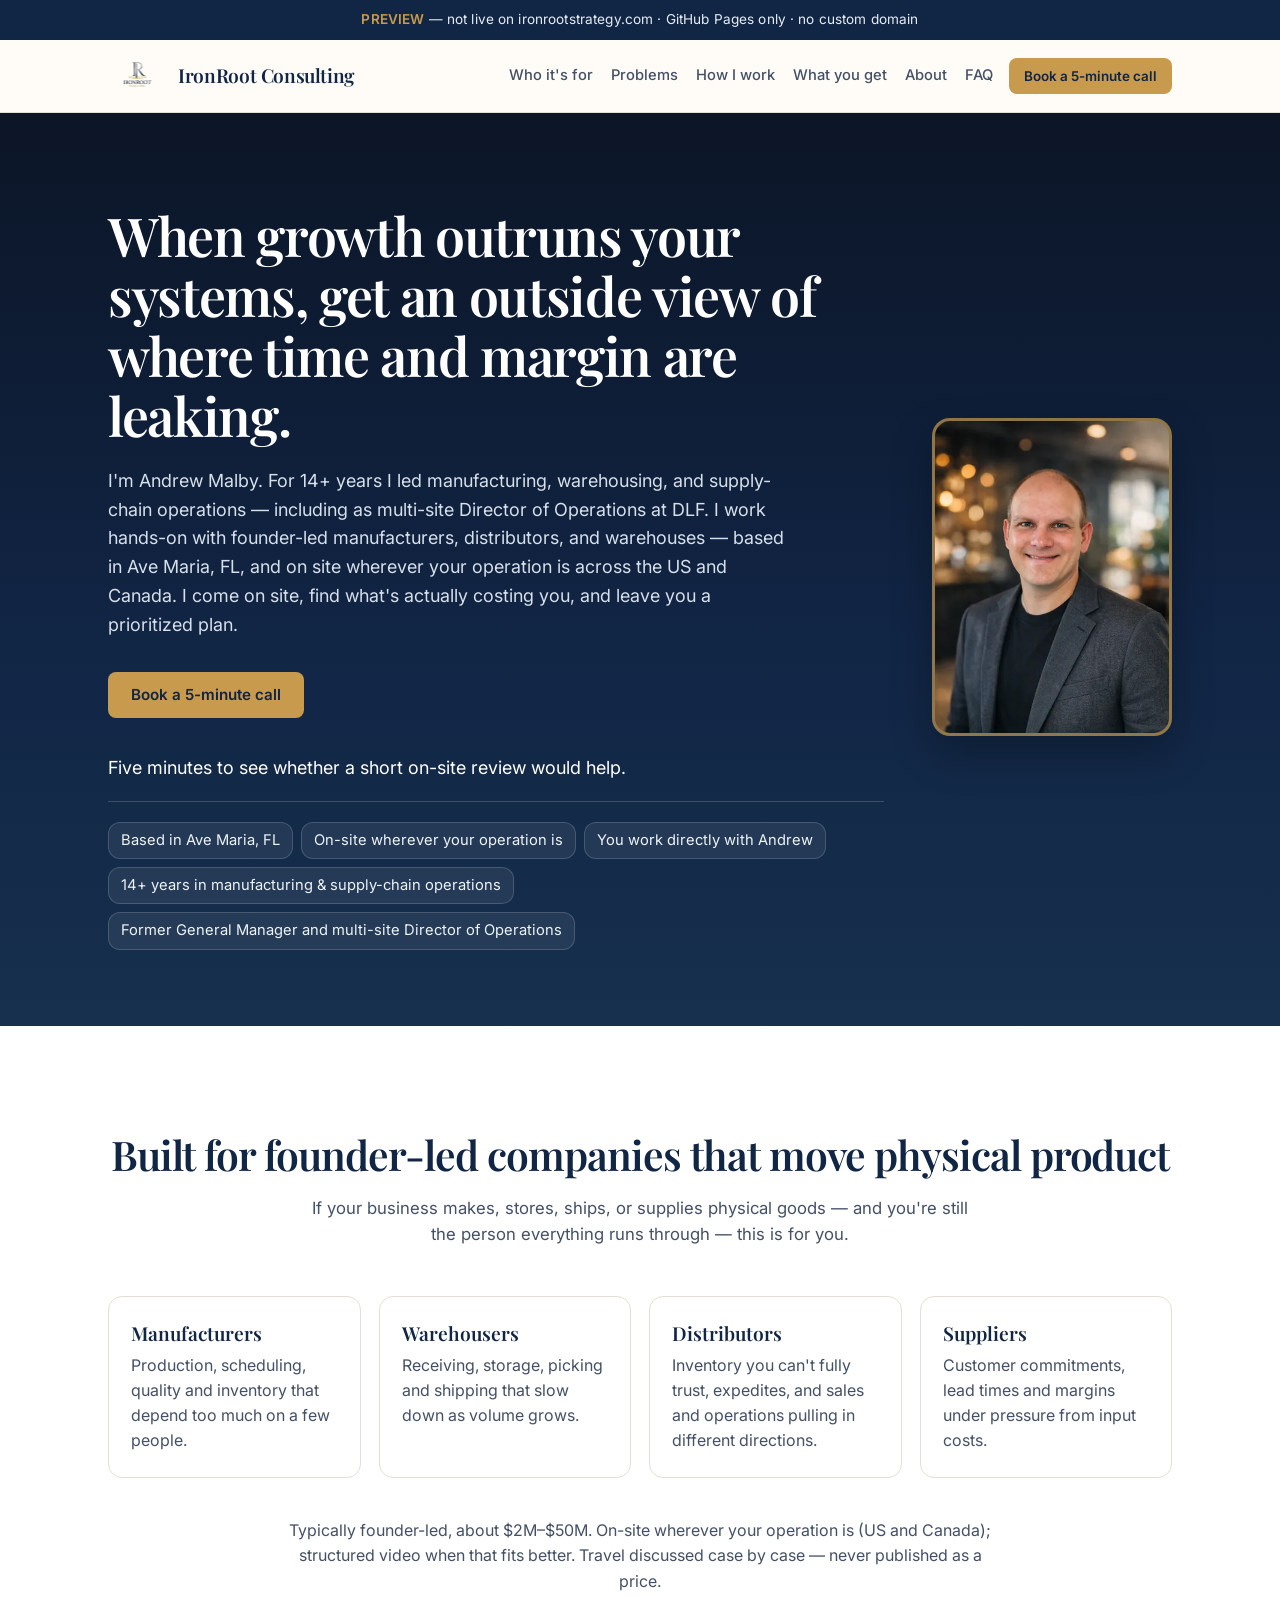
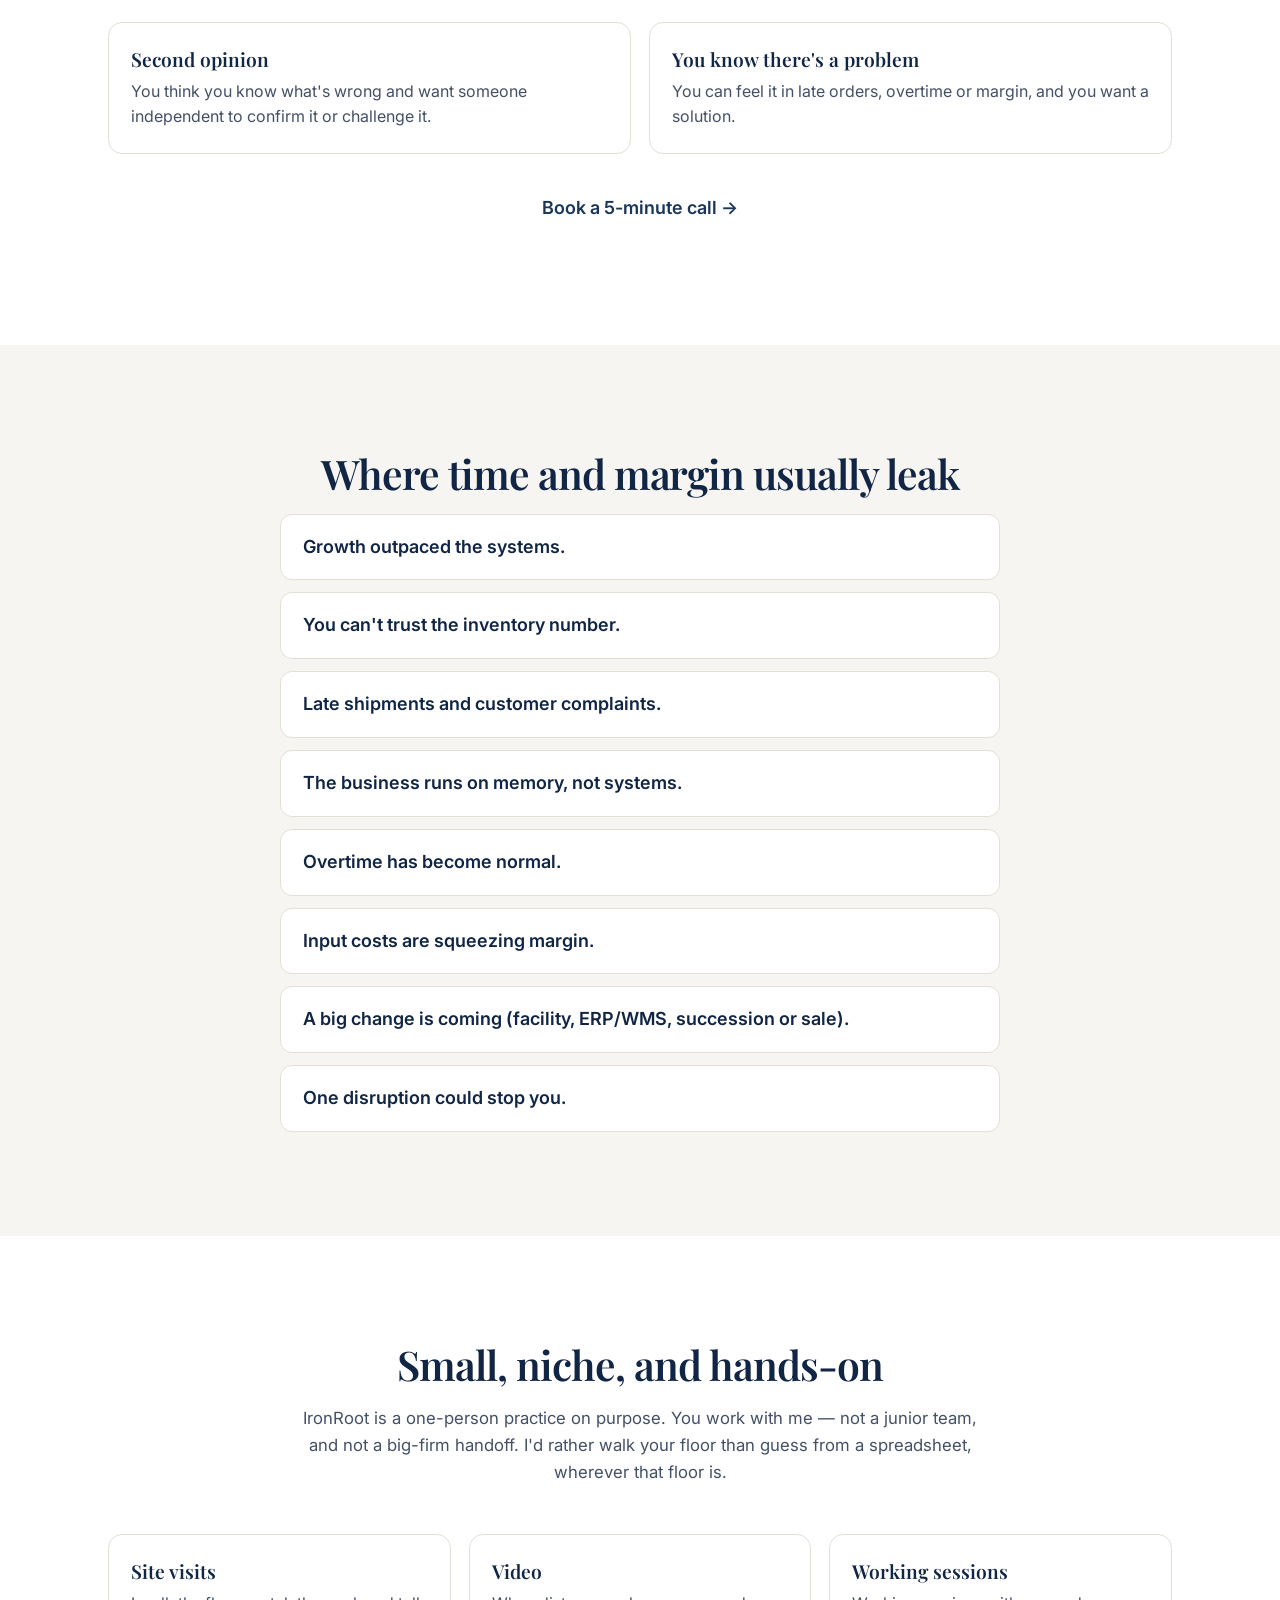
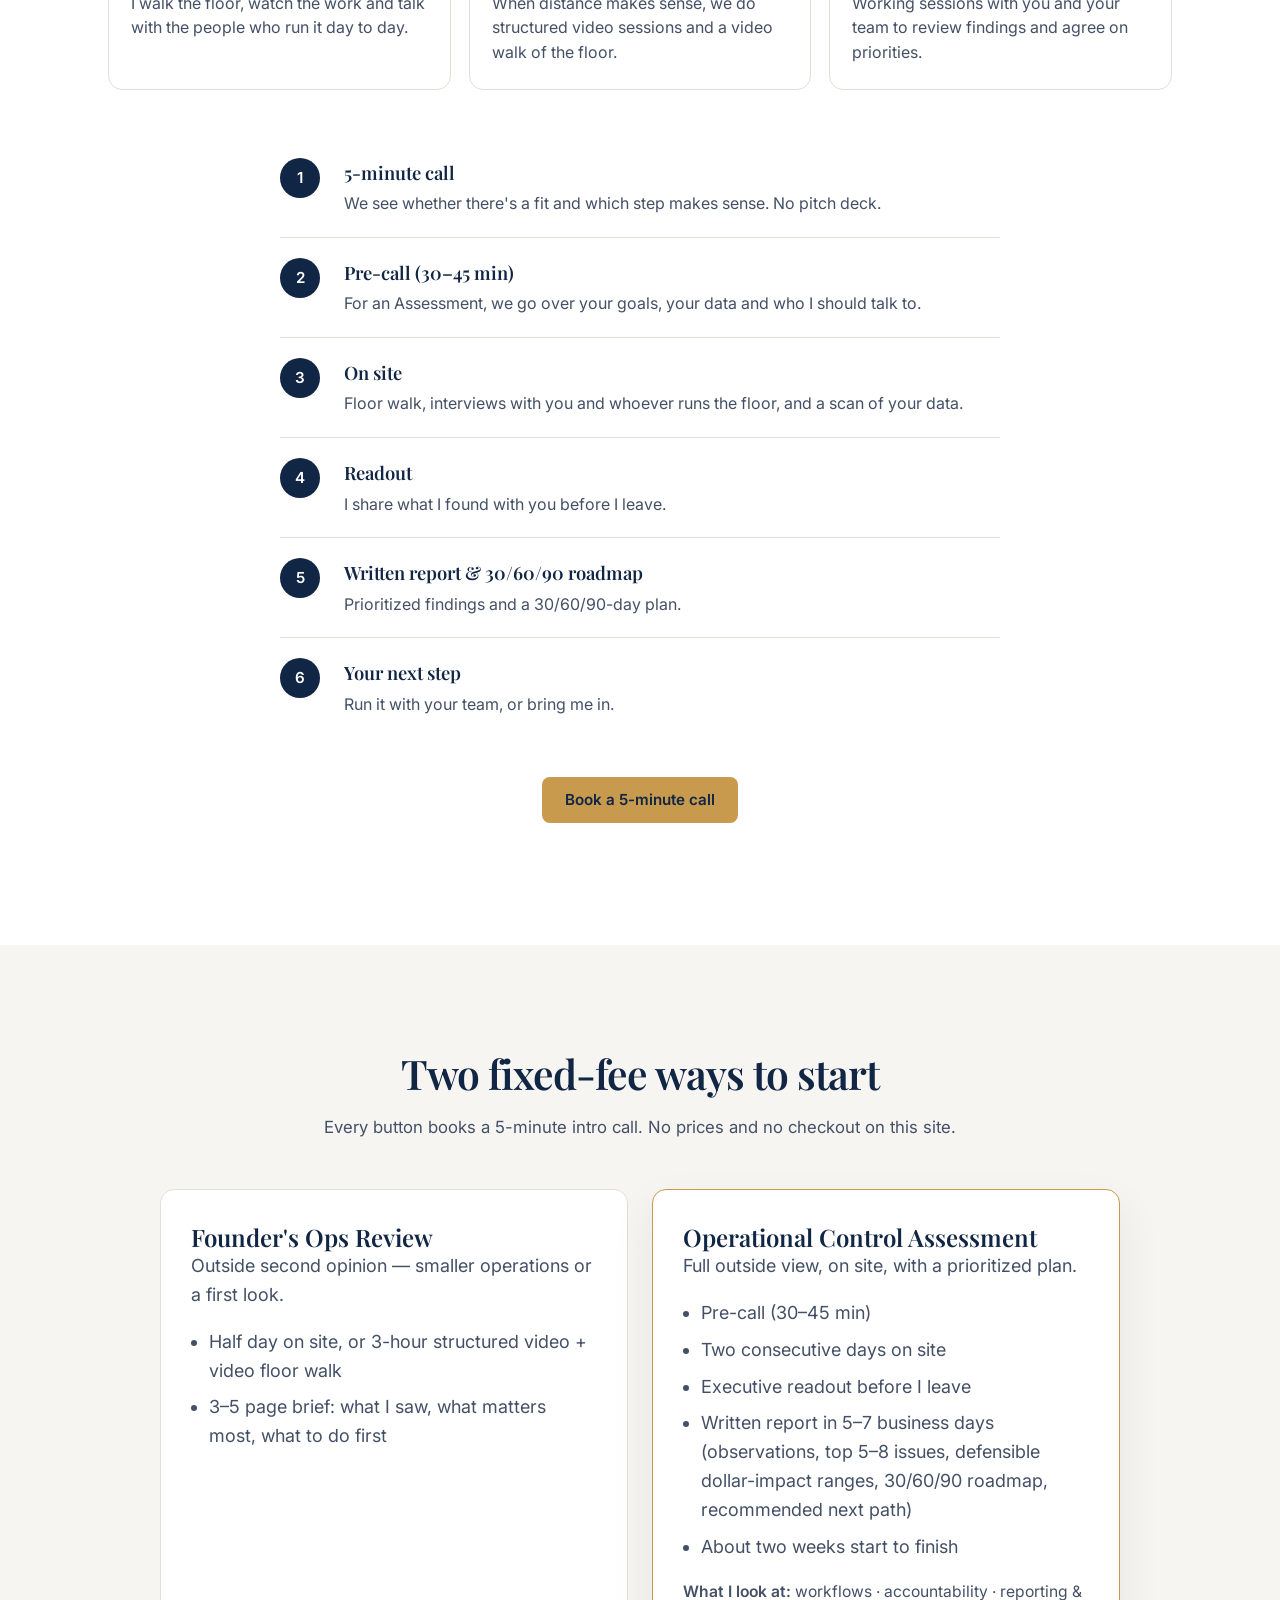
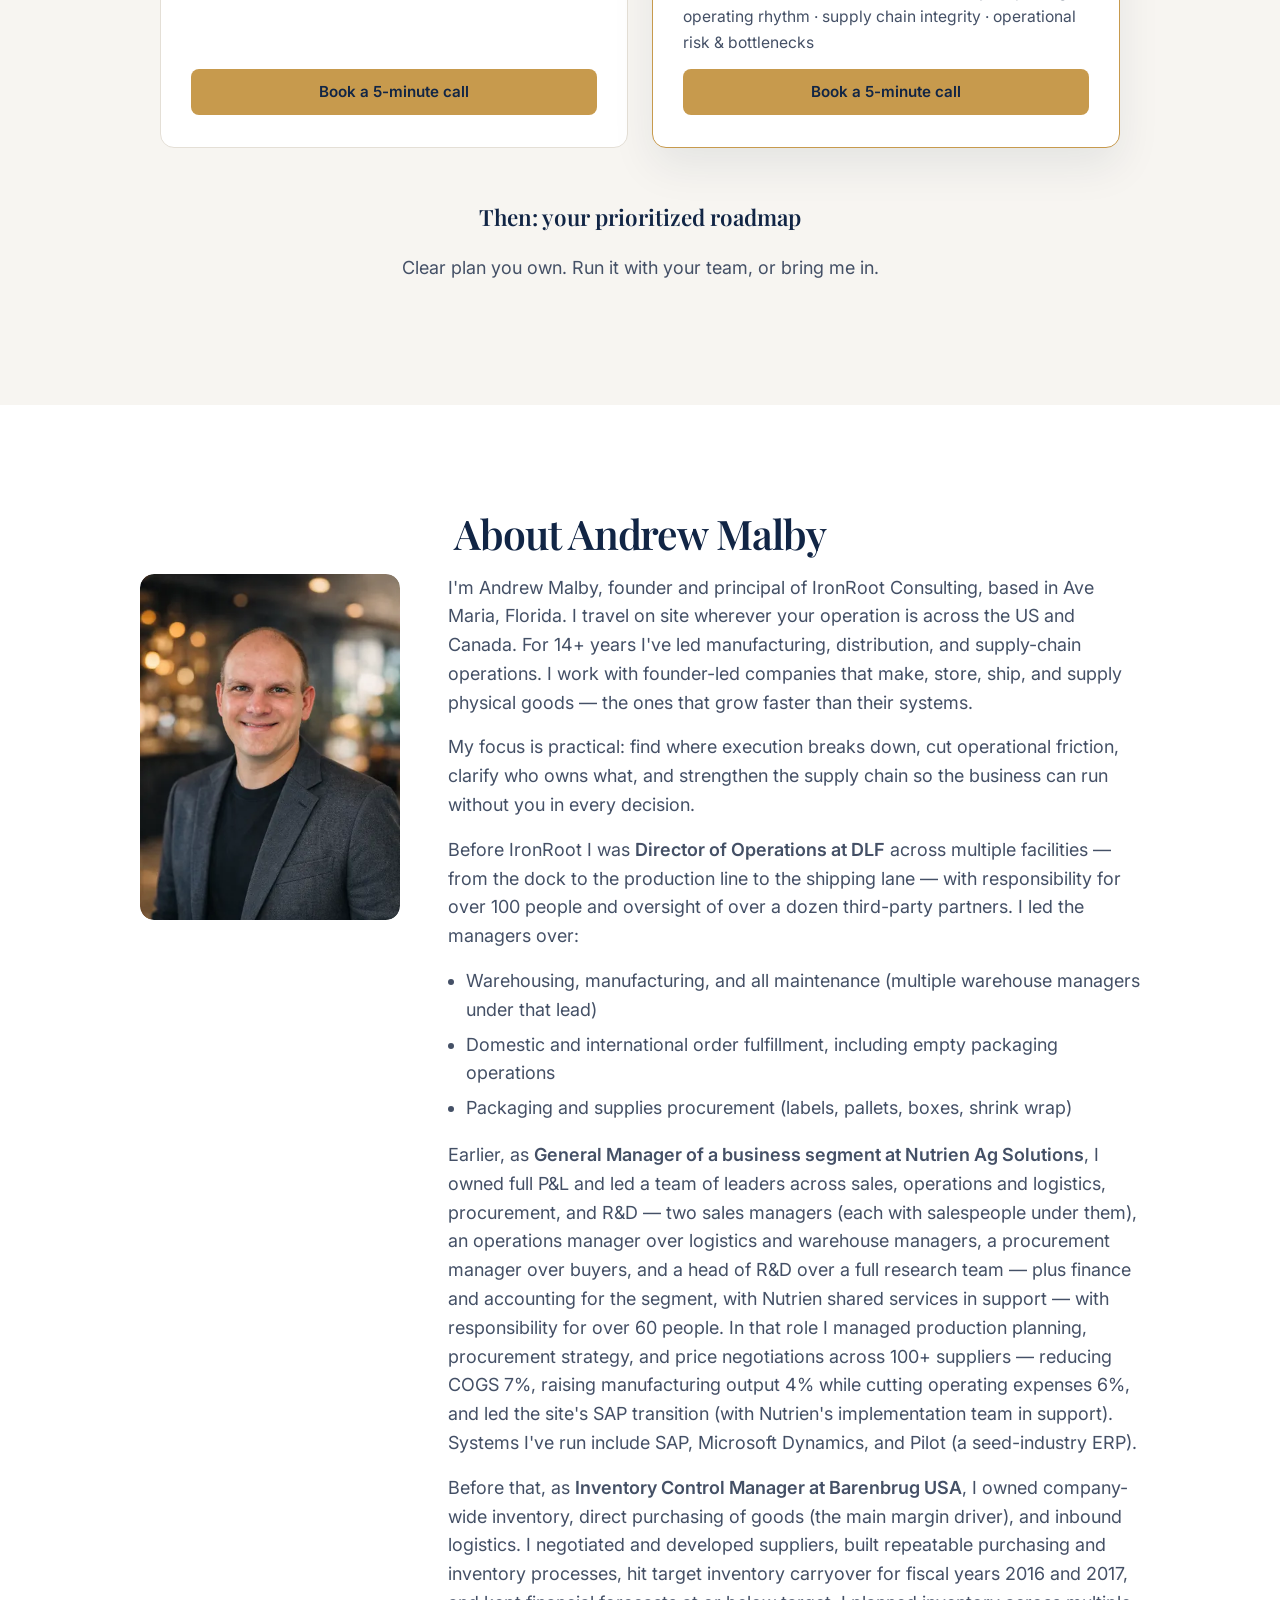
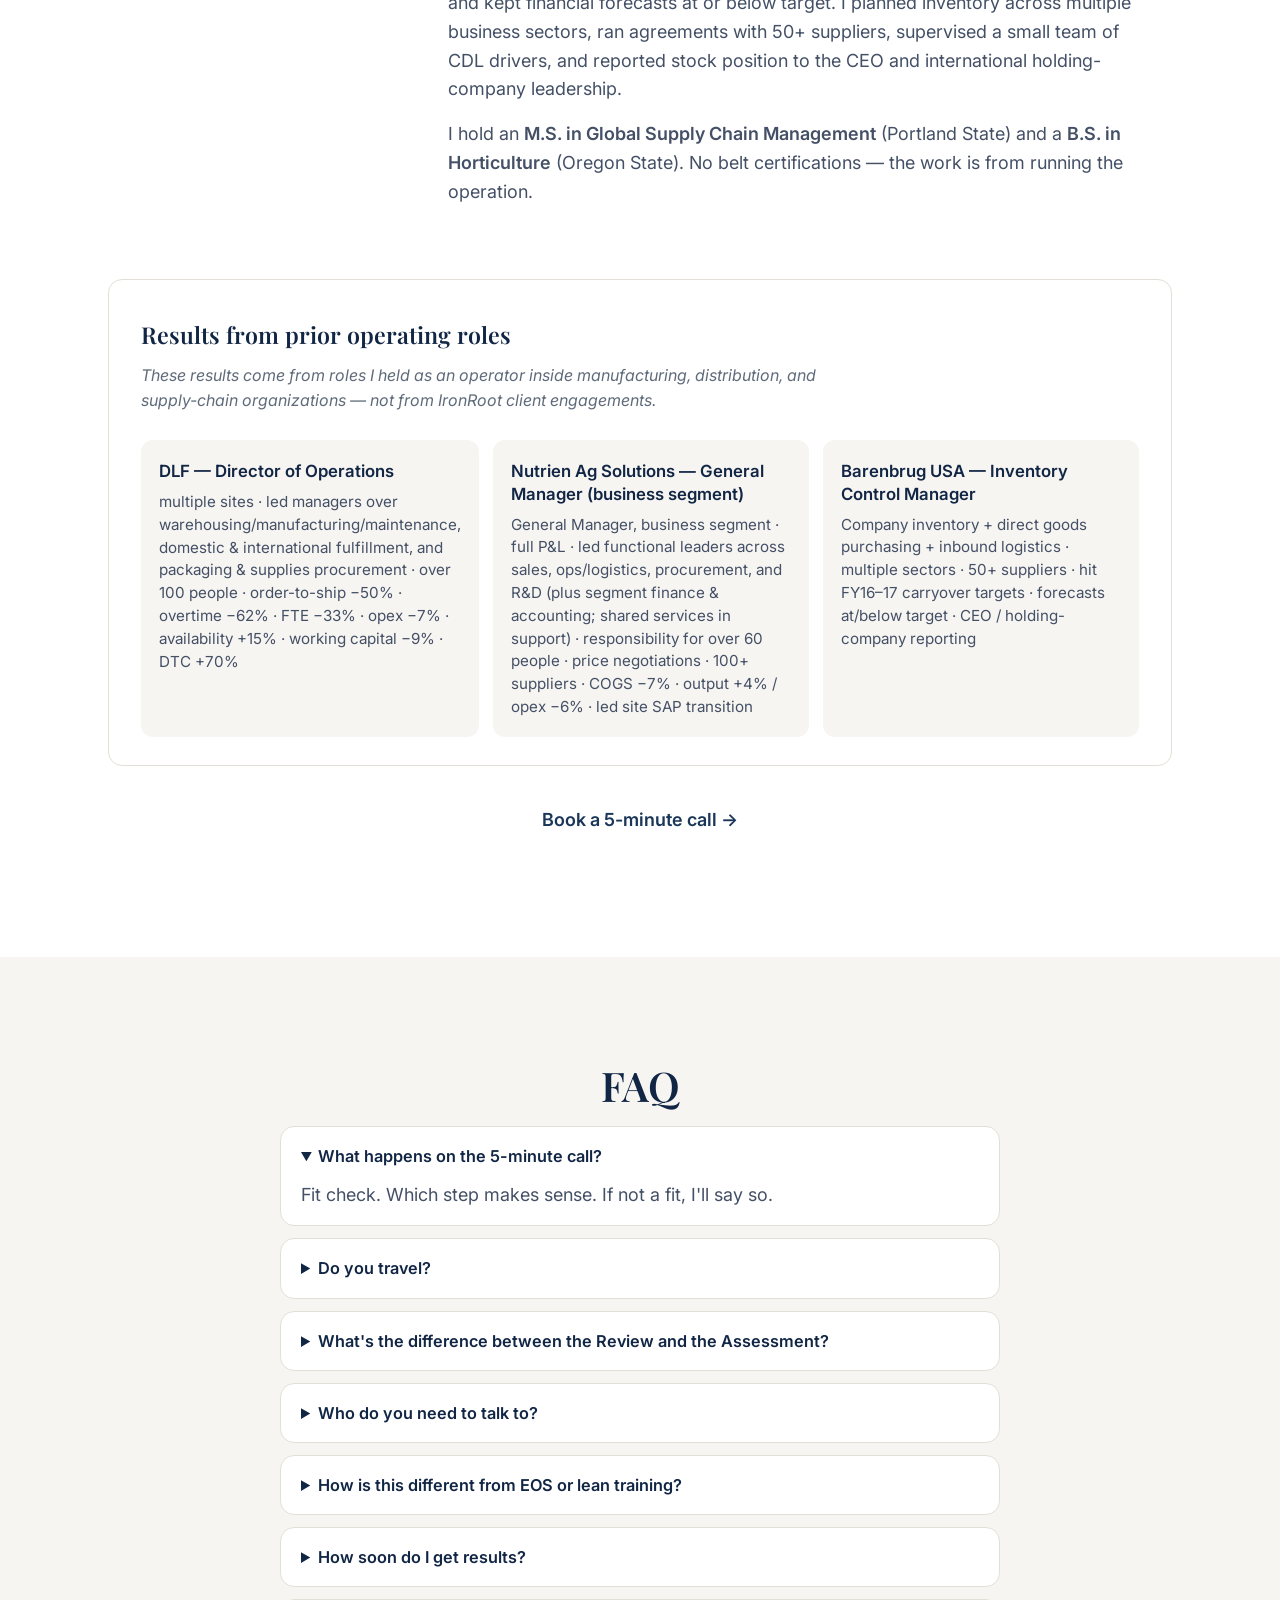
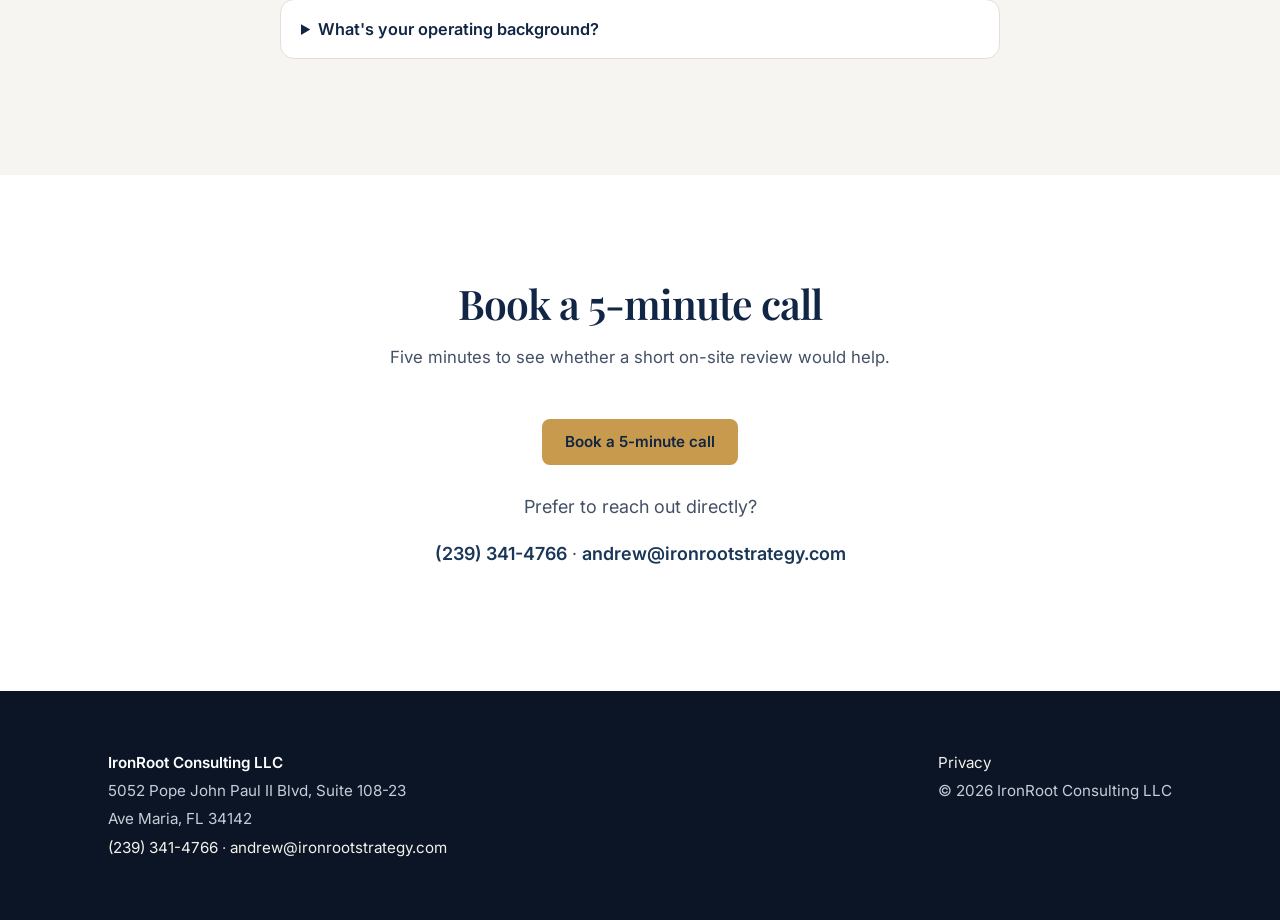
==== index.html @ cc8f3c7e "Apply approved IronRoot website copy v2 Use the Nov 6 approved public wording for SEO, the trust str" ====
<!DOCTYPE html>
<html lang="en">
<head>
<meta charset="utf-8">
<meta name="viewport" content="width=device-width, initial-scale=1">
<title>IronRoot Consulting – Operations Advisor for Founder-Led Companies</title>
<meta name="description" content="Hands-on operations reviews for founder-led manufacturers, distributors, and warehouses — on site across the US and Canada. Book a 5-minute call with Andrew Malby.">
<meta property="og:title" content="When growth outruns your systems, get an outside view.">
<meta property="og:description" content="On-site operations reviews for founder-led manufacturers, distributors, and warehouses across the US and Canada. Book a 5-minute call.">
<meta property="og:type" content="website">
<link rel="canonical" href="https://ironrootstrategy.com/">
<link rel="icon" href="favicon.svg" type="image/svg+xml">
<link rel="preconnect" href="https://fonts.googleapis.com">
<link rel="preconnect" href="https://fonts.gstatic.com" crossorigin>
<link href="https://fonts.googleapis.com/css2?family=Inter:wght@400;500;600;700&family=Playfair+Display:wght@600;700&display=swap" rel="stylesheet">
<link rel="stylesheet" href="styles.css">
</head>
<body>
<div class="preview-banner"><strong>PREVIEW</strong> — not live on ironrootstrategy.com · GitHub Pages only · no custom domain</div>
<header class="top"><div class="wrap">
  <a class="brand" href="#top"><img src="assets/ir-logo.png" alt="IronRoot Consulting" width="40" height="40"> IronRoot Consulting</a>
  <nav>
    <a href="#who">Who it's for</a>
    <a href="#problems">Problems</a>
    <a href="#how">How I work</a>
    <a href="#offer">What you get</a>
    <a href="#about">About</a>
    <a href="#faq">FAQ</a>
    <details class="nav-more"><summary>Menu</summary><div class="panel">
      <a href="#who">Who it's for</a>
      <a href="#problems">Problems</a>
      <a href="#how">How I work</a>
      <a href="#offer">What you get</a>
      <a href="#about">About</a>
      <a href="#faq">FAQ</a>
    </div></details>
    <a class="btn nav" href="https://calendar.app.google/rnamZXdXAbJXoZ3T8" target="_blank" rel="noopener">Book a 5-minute call</a>
  </nav>
</div></header>

<main id="top">
<section class="hero"><div class="wrap hero-layout">
  <div class="hero-copy">
  <h1>When growth outruns your systems, get an outside view of where time and margin are leaking.</h1>
  <p class="sub">I'm Andrew Malby. For 14+ years I led manufacturing, warehousing, and supply-chain operations — including as multi-site Director of Operations at DLF. I work hands-on with founder-led manufacturers, distributors, and warehouses — based in Ave Maria, FL, and on site wherever your operation is across the US and Canada. I come on site, find what's actually costing you, and leave you a prioritized plan.</p>
  <div class="actions">
    <a class="btn" href="https://calendar.app.google/rnamZXdXAbJXoZ3T8" target="_blank" rel="noopener">Book a 5-minute call</a>
  </div>
  <p class="hero-note">Five minutes to see whether a short on-site review would help.</p>
  <ul class="trust">
    <li>Based in Ave Maria, FL</li>
    <li>On-site wherever your operation is</li>
    <li>You work directly with Andrew</li>
    <li>14+ years in manufacturing &amp; supply-chain operations</li>
    <li>Former General Manager and multi-site Director of Operations</li>
  </ul>
  </div>
  <figure class="hero-portrait">
    <picture>
      <source type="image/webp" srcset="assets/andrew-malby-390.webp 390w, assets/andrew-malby.webp 780w" sizes="(max-width: 860px) 168px, 240px">
      <img src="assets/andrew-malby.jpg" srcset="assets/andrew-malby-390.jpg 390w, assets/andrew-malby.jpg 780w" sizes="(max-width: 860px) 168px, 240px" width="780" height="1040" alt="Andrew Malby, founder of IronRoot Consulting" decoding="async">
    </picture>
  </figure>
</div></section>

<section id="who"><div class="wrap">
  <h2>Built for founder-led companies that move physical product</h2>
  <p class="lead">If your business makes, stores, ships, or supplies physical goods — and you're still the person everything runs through — this is for you.</p>
  <div class="tiles">
    <div class="tile"><h3>Manufacturers</h3><p>Production, scheduling, quality and inventory that depend too much on a few people.</p></div>
    <div class="tile"><h3>Warehousers</h3><p>Receiving, storage, picking and shipping that slow down as volume grows.</p></div>
    <div class="tile"><h3>Distributors</h3><p>Inventory you can't fully trust, expedites, and sales and operations pulling in different directions.</p></div>
    <div class="tile"><h3>Suppliers</h3><p>Customer commitments, lead times and margins under pressure from input costs.</p></div>
  </div>
  <p class="fit">Typically founder-led, about $2M–$50M. On-site wherever your operation is (US and Canada); structured video when that fits better. Travel discussed case by case — never published as a price.</p>
  <div class="two-ways">
    <div class="way"><h3>Second opinion</h3><p>You think you know what's wrong and want someone independent to confirm it or challenge it.</p></div>
    <div class="way"><h3>You know there's a problem</h3><p>You can feel it in late orders, overtime or margin, and you want a solution.</p></div>
  </div>
  <p class="center"><a href="https://calendar.app.google/rnamZXdXAbJXoZ3T8" target="_blank" rel="noopener">Book a 5-minute call →</a></p>
</div></section>

<section id="problems" class="alt"><div class="wrap">
  <h2>Where time and margin usually leak</h2>
  <ul class="problems">
    <li><strong>Growth outpaced the systems.</strong></li>
    <li><strong>You can't trust the inventory number.</strong></li>
    <li><strong>Late shipments and customer complaints.</strong></li>
    <li><strong>The business runs on memory, not systems.</strong></li>
    <li><strong>Overtime has become normal.</strong></li>
    <li><strong>Input costs are squeezing margin.</strong></li>
    <li><strong>A big change is coming (facility, ERP/WMS, succession or sale).</strong></li>
    <li><strong>One disruption could stop you.</strong></li>
  </ul>
</div></section>

<section id="how"><div class="wrap">
  <h2>Small, niche, and hands-on</h2>
  <p class="lead">IronRoot is a one-person practice on purpose. You work with me — not a junior team, and not a big-firm handoff. I'd rather walk your floor than guess from a spreadsheet, wherever that floor is.</p>
  <div class="modes">
    <div class="mode"><h3>Site visits</h3><p>I walk the floor, watch the work and talk with the people who run it day to day.</p></div>
    <div class="mode"><h3>Video</h3><p>When distance makes sense, we do structured video sessions and a video walk of the floor.</p></div>
    <div class="mode"><h3>Working sessions</h3><p>Working sessions with you and your team to review findings and agree on priorities.</p></div>
  </div>
  <ol class="steps">
    <li><h3>5-minute call</h3><p>We see whether there's a fit and which step makes sense. No pitch deck.</p></li>
    <li><h3>Pre-call (30–45 min)</h3><p>For an Assessment, we go over your goals, your data and who I should talk to.</p></li>
    <li><h3>On site</h3><p>Floor walk, interviews with you and whoever runs the floor, and a scan of your data.</p></li>
    <li><h3>Readout</h3><p>I share what I found with you before I leave.</p></li>
    <li><h3>Written report &amp; 30/60/90 roadmap</h3><p>Prioritized findings and a 30/60/90-day plan.</p></li>
    <li><h3>Your next step</h3><p>Run it with your team, or bring me in.</p></li>
  </ol>
  <p class="center"><a class="btn" href="https://calendar.app.google/rnamZXdXAbJXoZ3T8" target="_blank" rel="noopener">Book a 5-minute call</a></p>
</div></section>

<section id="offer" class="alt"><div class="wrap">
  <h2>Two fixed-fee ways to start</h2>
  <p class="lead">Every button books a 5-minute intro call. No prices and no checkout on this site.</p>
  <div class="plans">
    <div class="plan">
      <h3>Founder's Ops Review</h3>
      <p class="blurb">Outside second opinion — smaller operations or a first look.</p>
      <ul>
        <li>Half day on site, or 3-hour structured video + video floor walk</li>
        <li>3–5 page brief: what I saw, what matters most, what to do first</li>
      </ul>
      <a class="btn" href="https://calendar.app.google/rnamZXdXAbJXoZ3T8" target="_blank" rel="noopener">Book a 5-minute call</a>
    </div>
    <div class="plan featured">
      <h3>Operational Control Assessment</h3>
      <p class="blurb">Full outside view, on site, with a prioritized plan.</p>
      <ul>
        <li>Pre-call (30–45 min)</li>
        <li>Two consecutive days on site</li>
        <li>Executive readout before I leave</li>
        <li>Written report in 5–7 business days (observations, top 5–8 issues, defensible dollar-impact ranges, 30/60/90 roadmap, recommended next path)</li>
        <li>About two weeks start to finish</li>
      </ul>
      <p class="scope"><strong>What I look at:</strong> workflows · accountability · reporting &amp; operating rhythm · supply chain integrity · operational risk &amp; bottlenecks</p>
      <a class="btn" href="https://calendar.app.google/rnamZXdXAbJXoZ3T8" target="_blank" rel="noopener">Book a 5-minute call</a>
    </div>
  </div>
  <div class="after">
    <h3>Then: your prioritized roadmap</h3>
    <p>Clear plan you own. Run it with your team, or bring me in.</p>
  </div>
</div></section>

<section id="about"><div class="wrap">
  <h2>About Andrew Malby</h2>
  <div class="about-grid">
    <figure class="about-photo">
      <picture>
        <source type="image/webp" srcset="assets/andrew-malby-390.webp 390w, assets/andrew-malby.webp 780w" sizes="(max-width: 720px) 240px, 260px">
        <img src="assets/andrew-malby.jpg" srcset="assets/andrew-malby-390.jpg 390w, assets/andrew-malby.jpg 780w" sizes="(max-width: 720px) 240px, 260px" width="780" height="1040" alt="Andrew Malby, founder of IronRoot Consulting" loading="lazy" decoding="async">
      </picture>
    </figure>
    <div class="about-copy">
      <p>I'm Andrew Malby, founder and principal of IronRoot Consulting, based in Ave Maria, Florida. I travel on site wherever your operation is across the US and Canada. For 14+ years I've led manufacturing, distribution, and supply-chain operations. I work with founder-led companies that make, store, ship, and supply physical goods — the ones that grow faster than their systems.</p>
      <p>My focus is practical: find where execution breaks down, cut operational friction, clarify who owns what, and strengthen the supply chain so the business can run without you in every decision.</p>
      <p>Before IronRoot I was <strong>Director of Operations at DLF</strong> across multiple facilities — from the dock to the production line to the shipping lane — with responsibility for over 100 people and oversight of over a dozen third-party partners. I led the managers over:</p>
      <ul class="metrics">
        <li>Warehousing, manufacturing, and all maintenance (multiple warehouse managers under that lead)</li>
        <li>Domestic and international order fulfillment, including empty packaging operations</li>
        <li>Packaging and supplies procurement (labels, pallets, boxes, shrink wrap)</li>
      </ul>
      <p>Earlier, as <strong>General Manager of a business segment at Nutrien Ag Solutions</strong>, I owned full P&amp;L and led a team of leaders across sales, operations and logistics, procurement, and R&amp;D — two sales managers (each with salespeople under them), an operations manager over logistics and warehouse managers, a procurement manager over buyers, and a head of R&amp;D over a full research team — plus finance and accounting for the segment, with Nutrien shared services in support — with responsibility for over 60 people. In that role I managed production planning, procurement strategy, and price negotiations across 100+ suppliers — reducing COGS 7%, raising manufacturing output 4% while cutting operating expenses 6%, and led the site's SAP transition (with Nutrien's implementation team in support). Systems I've run include SAP, Microsoft Dynamics, and Pilot (a seed-industry ERP).</p>
      <p>Before that, as <strong>Inventory Control Manager at Barenbrug USA</strong>, I owned company-wide inventory, direct purchasing of goods (the main margin driver), and inbound logistics. I negotiated and developed suppliers, built repeatable purchasing and inventory processes, hit target inventory carryover for fiscal years 2016 and 2017, and kept financial forecasts at or below target. I planned inventory across multiple business sectors, ran agreements with 50+ suppliers, supervised a small team of CDL drivers, and reported stock position to the CEO and international holding-company leadership.</p>
      <p>I hold an <strong>M.S. in Global Supply Chain Management</strong> (Portland State) and a <strong>B.S. in Horticulture</strong> (Oregon State). No belt certifications — the work is from running the operation.</p>
    </div>
  </div>
  <div class="proof" id="proof">
    <h3>Results from prior operating roles</h3>
    <p class="note">These results come from roles I held as an operator inside manufacturing, distribution, and supply-chain organizations — not from IronRoot client engagements.</p>
    <div class="stat-grid">
      <div class="stat">
        <h3>DLF — Director of Operations</h3>
        <p>multiple sites · led managers over warehousing/manufacturing/maintenance, domestic &amp; international fulfillment, and packaging &amp; supplies procurement · over 100 people · order-to-ship −50% · overtime −62% · FTE −33% · opex −7% · availability +15% · working capital −9% · DTC +70%</p>
      </div>
      <div class="stat">
        <h3>Nutrien Ag Solutions — General Manager (business segment)</h3>
        <p>General Manager, business segment · full P&amp;L · led functional leaders across sales, ops/logistics, procurement, and R&amp;D (plus segment finance &amp; accounting; shared services in support) · responsibility for over 60 people · price negotiations · 100+ suppliers · COGS −7% · output +4% / opex −6% · led site SAP transition</p>
      </div>
      <div class="stat">
        <h3>Barenbrug USA — Inventory Control Manager</h3>
        <p>Company inventory + direct goods purchasing + inbound logistics · multiple sectors · 50+ suppliers · hit FY16–17 carryover targets · forecasts at/below target · CEO / holding-company reporting</p>
      </div>
    </div>
  </div>
  <p class="center"><a href="https://calendar.app.google/rnamZXdXAbJXoZ3T8" target="_blank" rel="noopener">Book a 5-minute call →</a></p>
</div></section>

<section id="faq" class="alt"><div class="wrap">
  <h2>FAQ</h2>
  <div class="faq">
    <details open><summary>What happens on the 5-minute call?</summary><p>Fit check. Which step makes sense. If not a fit, I'll say so.</p></details>
    <details><summary>Do you travel?</summary><p>Yes. Based in Ave Maria, FL; on-site anywhere in the US and Canada. Travel is discussed up front for each engagement — never published as a price or fixed terms. Founder's Ops Review can be structured video + video floor walk when that fits better.</p></details>
    <details><summary>What's the difference between the Review and the Assessment?</summary><p>The Review is a half-day second opinion and a short brief. The Assessment is two days on site, with a readout and a written 30/60/90 roadmap.</p></details>
    <details><summary>Who do you need to talk to?</summary><p>You, plus whoever runs the floor. The Assessment may include your ops, warehouse, or plant lead.</p></details>
    <details><summary>How is this different from EOS or lean training?</summary><p>I diagnose the physical operation — flow, inventory, fulfillment, founder dependency — not a leadership OS or belt training.</p></details>
    <details><summary>How soon do I get results?</summary><p>For the Assessment: readout before I leave; written report in 5–7 business days (about two weeks start to finish).</p></details>
    <details><summary>What's your operating background?</summary><p>14+ years in manufacturing and supply chain. Multi-site Director of Operations at DLF; General Manager of a business segment at Nutrien Ag Solutions (led the site's SAP transition); Inventory Control Manager at Barenbrug USA (inventory, direct purchasing, inbound logistics). Systems: SAP, Microsoft Dynamics, Pilot. Detail in About.</p></details>
  </div>
</div></section>

<section id="contact" class="cta-final"><div class="wrap">
  <h2>Book a 5-minute call</h2>
  <p class="lead">Five minutes to see whether a short on-site review would help.</p>
  <p><a class="btn" href="https://calendar.app.google/rnamZXdXAbJXoZ3T8" target="_blank" rel="noopener">Book a 5-minute call</a></p>
  <div class="contact">
    <p>Prefer to reach out directly?</p>
    <p><a href="tel:+12393414766">(239) 341-4766</a> · <a href="mailto:andrew@ironrootstrategy.com">andrew@ironrootstrategy.com</a></p>
  </div>
</div></section>
</main>

<footer><div class="wrap">
  <div>
    <p><strong>IronRoot Consulting LLC</strong></p>
    <p>5052 Pope John Paul II Blvd, Suite 108-23</p>
    <p>Ave Maria, FL 34142</p>
    <p><a href="tel:+12393414766">(239) 341-4766</a> · <a href="mailto:andrew@ironrootstrategy.com">andrew@ironrootstrategy.com</a></p>
  </div>
  <div>
    <p><a href="privacy.html">Privacy</a></p>
    <p>© 2026 IronRoot Consulting LLC</p>
  </div>
</div></footer>
</body>
</html>
---- styles.css ----
/* IronRoot Consulting preview — calm navy, gold only on actions */
:root{
  --navy:#112545;
  --navy-2:#1a3658;
  --deep:#0B1526;
  --gold:#C79A4D;
  --gold-d:#a67c35;
  --ink:#1c2430;
  --slate:#445066;
  --muted:#5f6b7a;
  --line:#e4dfd6;
  --bg:#F7F5F1;
  --white:#fff;
}
*{box-sizing:border-box}
html{scroll-behavior:smooth}
body{
  margin:0;
  font-family:Inter,system-ui,-apple-system,Segoe UI,Roboto,sans-serif;
  font-size:18px;
  color:var(--ink);
  background:var(--white);
  line-height:1.6;
  -webkit-font-smoothing:antialiased;
}
h1,h2,h3,.brand{font-family:"Playfair Display",Georgia,serif;font-weight:600}
h1,h2{letter-spacing:-.025em}
strong{font-weight:600}
a{color:var(--navy-2);text-underline-offset:3px}
a:hover{color:var(--navy)}
a:focus-visible,summary:focus-visible,.btn:focus-visible{outline:2px solid var(--gold);outline-offset:3px}
.wrap{max-width:1120px;margin:0 auto;padding:0 28px}
main section[id]{scroll-margin-top:84px}

.preview-banner{background:var(--navy);color:#e7edf4;text-align:center;font-size:.85rem;letter-spacing:.01em;padding:9px 16px}
.preview-banner strong{color:var(--gold);font-weight:600}

.confirm{display:inline-block;background:#fef3c7;color:#92400e;border:1px solid #f59e0b;font-size:.72rem;font-weight:600;padding:2px 8px;border-radius:4px;margin-left:6px;vertical-align:middle;letter-spacing:.01em;line-height:1.4;font-family:Inter,sans-serif}
.confirm-block{background:#fffbeb;border-left:3px solid var(--gold);padding:12px 16px;margin:16px 0;font-size:.95rem;color:#78350f;line-height:1.5}

header.top{position:sticky;top:0;z-index:20;background:rgba(255,252,248,.94);backdrop-filter:blur(10px);border-bottom:1px solid var(--line)}
.top .wrap{display:flex;align-items:center;justify-content:space-between;min-height:72px;gap:20px}
.brand{display:flex;align-items:center;gap:12px;text-decoration:none;color:var(--navy);font-size:1.2rem;letter-spacing:-.02em;line-height:1.1}
.brand img{height:40px;width:auto;object-fit:contain;object-position:center;background:transparent}
nav{position:relative;display:flex;align-items:center;flex-wrap:wrap;justify-content:flex-end;gap:2px 2px}
nav a{color:var(--slate);text-decoration:none;margin-left:16px;font-size:.92rem;font-family:Inter,sans-serif;font-weight:500}
nav a:hover{color:var(--navy)}

.btn{display:inline-block;background:var(--gold);color:var(--navy);text-decoration:none;font-weight:600;padding:13px 22px;border-radius:8px;border:1px solid transparent;cursor:pointer;font-size:.95rem;font-family:Inter,sans-serif;line-height:1.2}
.btn:hover{background:var(--gold-d);color:#fff}
.btn.ghost{background:transparent;color:var(--navy);border-color:#d5d0c6}
.btn.ghost:hover{border-color:var(--navy);color:var(--navy);background:transparent}
.btn.nav{margin-left:14px;padding:9px 14px;font-size:.84rem}

.hero{padding:92px 0 76px;background:linear-gradient(180deg,#0B1526 0%,#112545 58%,#16304d 100%);color:#fff}
.hero-layout{display:grid;grid-template-columns:minmax(0,1fr) 240px;gap:40px 48px;align-items:center}
.hero-portrait{margin:0;width:240px;justify-self:end;border-radius:18px;padding:3px;background:rgba(199,154,77,.7);box-shadow:0 18px 40px rgba(0,0,0,.28)}
.hero-portrait img{width:100%;height:auto;aspect-ratio:3/4;object-fit:cover;object-position:center 20%;display:block;border-radius:15px}
.hero h1{font-size:clamp(2.15rem,4.8vw,3.35rem);line-height:1.12;margin:0 0 22px;max-width:18em;color:#fff;font-weight:600}
.hero .sub{font-size:1.125rem;line-height:1.6;color:#d7e0ea;max-width:680px;margin:0 0 32px;font-family:Inter,sans-serif;font-weight:400}
.hero .actions{display:flex;gap:14px;flex-wrap:wrap;margin:0 0 36px}
.hero .btn.ghost{border-color:rgba(255,255,255,.42);color:#fff}
.hero .btn.ghost:hover{border-color:var(--gold);color:#fff;background:rgba(199,154,77,.14)}
.trust{list-style:none;display:flex;flex-wrap:wrap;gap:8px;margin:0;padding:20px 0 0;border-top:1px solid rgba(255,255,255,.18);max-width:860px}
.trust li{margin:0;color:#eef3f8;font-size:.92rem;line-height:1.45;background:rgba(255,255,255,.07);border:1px solid rgba(255,255,255,.16);border-radius:12px;padding:7px 12px}
.hero-note{max-width:720px;margin-top:22px}

section{padding:72px 0}
main > section{padding:104px 0}
section.alt{background:var(--bg)}
h2{font-size:clamp(1.85rem,3.2vw,2.55rem);color:var(--navy);margin:0 0 16px;text-align:center;line-height:1.2}
.lead{text-align:center;color:var(--slate);max-width:680px;margin:0 auto 48px;font-size:1.05rem}

.tiles{display:grid;grid-template-columns:repeat(4,1fr);gap:18px}
.tile,.way,.mode,.plan,.proof,.faq details{background:#fff;border:1px solid var(--line);border-radius:14px}
.tile{padding:24px 22px}
.tile h3,.way h3,.mode h3{margin:0 0 8px;font-size:1.2rem;color:var(--navy);line-height:1.25}
.tile p,.way p,.mode p{margin:0;color:var(--slate);font-size:1rem;line-height:1.55}
.two-ways{display:grid;grid-template-columns:1fr 1fr;gap:18px;margin-top:28px}
.way{padding:24px 22px}
.fit{text-align:center;color:var(--slate);max-width:720px;margin:40px auto 0;font-size:1rem}
.center{text-align:center;margin-top:40px}
.center a{font-weight:600;text-decoration:none}
.center a:hover{color:var(--gold-d)}

.problems{max-width:720px;margin:0 auto;padding:0;list-style:none;display:flex;flex-direction:column;gap:12px}
.problems li{background:#fff;border:1px solid var(--line);border-radius:12px;padding:18px 22px;margin:0;color:var(--slate)}
.problems li strong{color:var(--navy)}

.modes{display:grid;grid-template-columns:repeat(3,1fr);gap:18px;margin-bottom:48px}
.mode{padding:24px 22px}
.steps{counter-reset:step;list-style:none;padding:0;max-width:720px;margin:0 auto}
.steps li{position:relative;padding:20px 0 20px 64px;border-bottom:1px solid var(--line)}
.steps li:last-child{border-bottom:0}
.steps li::before{counter-increment:step;content:counter(step);position:absolute;left:0;top:20px;width:40px;height:40px;border-radius:50%;background:var(--navy);color:#fff;display:grid;place-items:center;font-weight:600;font-size:.95rem;font-family:Inter,sans-serif}
.steps h3{margin:0 0 4px;font-size:1.15rem;color:var(--navy)}
.steps p{margin:0;color:var(--slate);font-size:1rem}
.process-note{max-width:720px;margin:28px auto 0}

.plans{display:grid;grid-template-columns:1fr 1fr;gap:24px;max-width:960px;margin:0 auto;align-items:stretch}
.plan{padding:32px 30px;display:flex;flex-direction:column}
.plan.featured{border:1px solid var(--gold);box-shadow:0 18px 44px rgba(17,37,69,.08)}
.plan h3{margin:0;color:var(--navy);font-size:1.5rem;line-height:1.25}
.price{font-size:2.25rem;font-weight:600;color:var(--navy);margin:14px 0 8px;font-family:Inter,sans-serif;letter-spacing:-.03em;line-height:1.1}
.plan .blurb{color:var(--slate);margin:0 0 18px}
.plan ul{padding-left:18px;color:var(--slate);margin:0 0 18px;flex:1}
.plan li{margin:0 0 8px}
.plan li:last-child{margin-bottom:0}
.plan .scope,.plan .travel{color:var(--slate);margin:0 0 14px;font-size:.98rem}
.plan .btn{text-align:center;margin-top:auto}
.after{text-align:center;max-width:680px;margin:52px auto 0;color:var(--slate)}
.after h3{color:var(--navy);margin:0 0 8px;font-size:1.4rem}

.about-grid{display:grid;grid-template-columns:260px 1fr;gap:48px;align-items:start;max-width:1000px;margin:0 auto}
.about-photo{margin:0;aspect-ratio:3/4;border-radius:14px;overflow:hidden}
.about-photo img{object-fit:cover;width:100%;height:auto;display:block;border-radius:14px}
.about-copy p{color:var(--slate);margin:0 0 16px;max-width:720px}
.metrics{margin:4px 0 18px;padding-left:18px;color:var(--slate);max-width:720px}
.metrics li{margin-bottom:6px}
.proof{padding:36px 32px 28px;margin-top:56px}
.proof h3{margin:0 0 10px;color:var(--navy);font-size:1.45rem}
.proof .note{font-style:italic;color:var(--muted);font-size:1rem;line-height:1.55;margin:0 0 28px;max-width:720px}
.stat-grid{display:grid;grid-template-columns:repeat(3,1fr);gap:14px}
.stat{background:var(--bg);border-radius:12px;padding:20px 18px 18px}
.stat-num{margin:0 0 8px;font-family:"Playfair Display",Georgia,serif;font-weight:600;font-size:2.15rem;line-height:1;letter-spacing:-.03em;color:var(--navy)}
.stat-label{margin:0;font-family:Inter,sans-serif;font-size:.92rem;line-height:1.4;color:var(--slate)}
.proof .stat h3{font-family:Inter,system-ui,sans-serif;font-size:1.05rem;font-weight:600;line-height:1.35;margin:0 0 8px;color:var(--navy)}
.proof .stat p{margin:0;font-family:Inter,system-ui,sans-serif;font-size:.95rem;line-height:1.5;color:var(--slate)}
#proof{scroll-margin-top:84px}

.faq{max-width:720px;margin:0 auto}
.faq details{padding:16px 20px;margin-bottom:12px}
.faq summary{cursor:pointer;font-weight:600;color:var(--navy);font-family:Inter,sans-serif;font-size:1.02rem}
.faq details p{margin:12px 0 0;color:var(--slate)}

.cta-final{text-align:center}
.cta-final .contact{margin-top:28px;color:var(--slate)}
.cta-final .contact a{font-weight:600;text-decoration:none}
.calendar-note{max-width:560px;margin:22px auto}

footer{background:var(--deep);color:#c5ced8;padding:56px 0;font-size:.95rem}
footer .wrap{display:flex;justify-content:space-between;gap:32px;flex-wrap:wrap}
footer a{color:#f4f1eb;text-decoration:none}
footer a:hover{color:#fff}
footer p{margin:4px 0}
footer strong{color:#fff}

.nav-more{display:none;margin-left:8px;font-family:Inter,sans-serif;position:relative}
.nav-more > summary{list-style:none;cursor:pointer;color:var(--navy);font-weight:600;font-size:.9rem;padding:8px 12px;border:1px solid var(--line);border-radius:8px;background:#fff}
.nav-more > summary::-webkit-details-marker{display:none}
.nav-more[open] > summary{background:var(--bg)}
.nav-more .panel{position:absolute;right:0;top:calc(100% + 8px);background:#fff;border:1px solid var(--line);border-radius:12px;padding:8px;min-width:210px;box-shadow:0 16px 36px rgba(11,21,38,.12);display:flex;flex-direction:column;z-index:30}
.nav-more .panel a{margin:0;padding:10px 12px;color:var(--navy);text-decoration:none;border-radius:8px;font-size:.95rem}
.nav-more .panel a:hover{background:var(--bg)}

@media(max-width:860px){
  .hero-layout{grid-template-columns:1fr;justify-items:start}
  .hero-portrait{order:-1;width:168px;justify-self:start}
}
@media(max-width:1040px){
  nav > a:not(.btn){display:none}
  .nav-more{display:block}
  .tiles{grid-template-columns:1fr 1fr}
  .modes{grid-template-columns:1fr}
  .plans,.about-grid,.two-ways{grid-template-columns:1fr}
  .stat-grid{grid-template-columns:1fr 1fr}
  .about-photo{max-width:240px}
}
@media(max-width:720px){
  .top .wrap{
    display:grid;
    grid-template-columns:minmax(0,1fr) auto;
    align-items:center;
    column-gap:12px;
    row-gap:8px;
    min-height:0;
    padding-top:10px;
    padding-bottom:10px;
  }
  .brand{grid-column:1;grid-row:1;white-space:nowrap;font-size:1rem;gap:8px;min-width:0}
  .brand img{height:32px}
  nav{display:contents}
  .nav-more{grid-column:2;grid-row:1;margin:0;justify-self:end}
  .btn.nav{grid-column:1 / -1;grid-row:2;justify-self:end;margin:0}
  main section[id]{scroll-margin-top:128px}
  main > section{padding:72px 0}
  .hero{padding:56px 0 48px}
  .wrap{padding:0 20px}
  .tiles{grid-template-columns:1fr}
  .proof{padding:28px 20px 22px}
  .plan{padding:26px 22px}
  .stat-num{font-size:1.85rem}
  .proof .stat-grid{grid-template-columns:1fr}
  #proof{scroll-margin-top:128px}
}
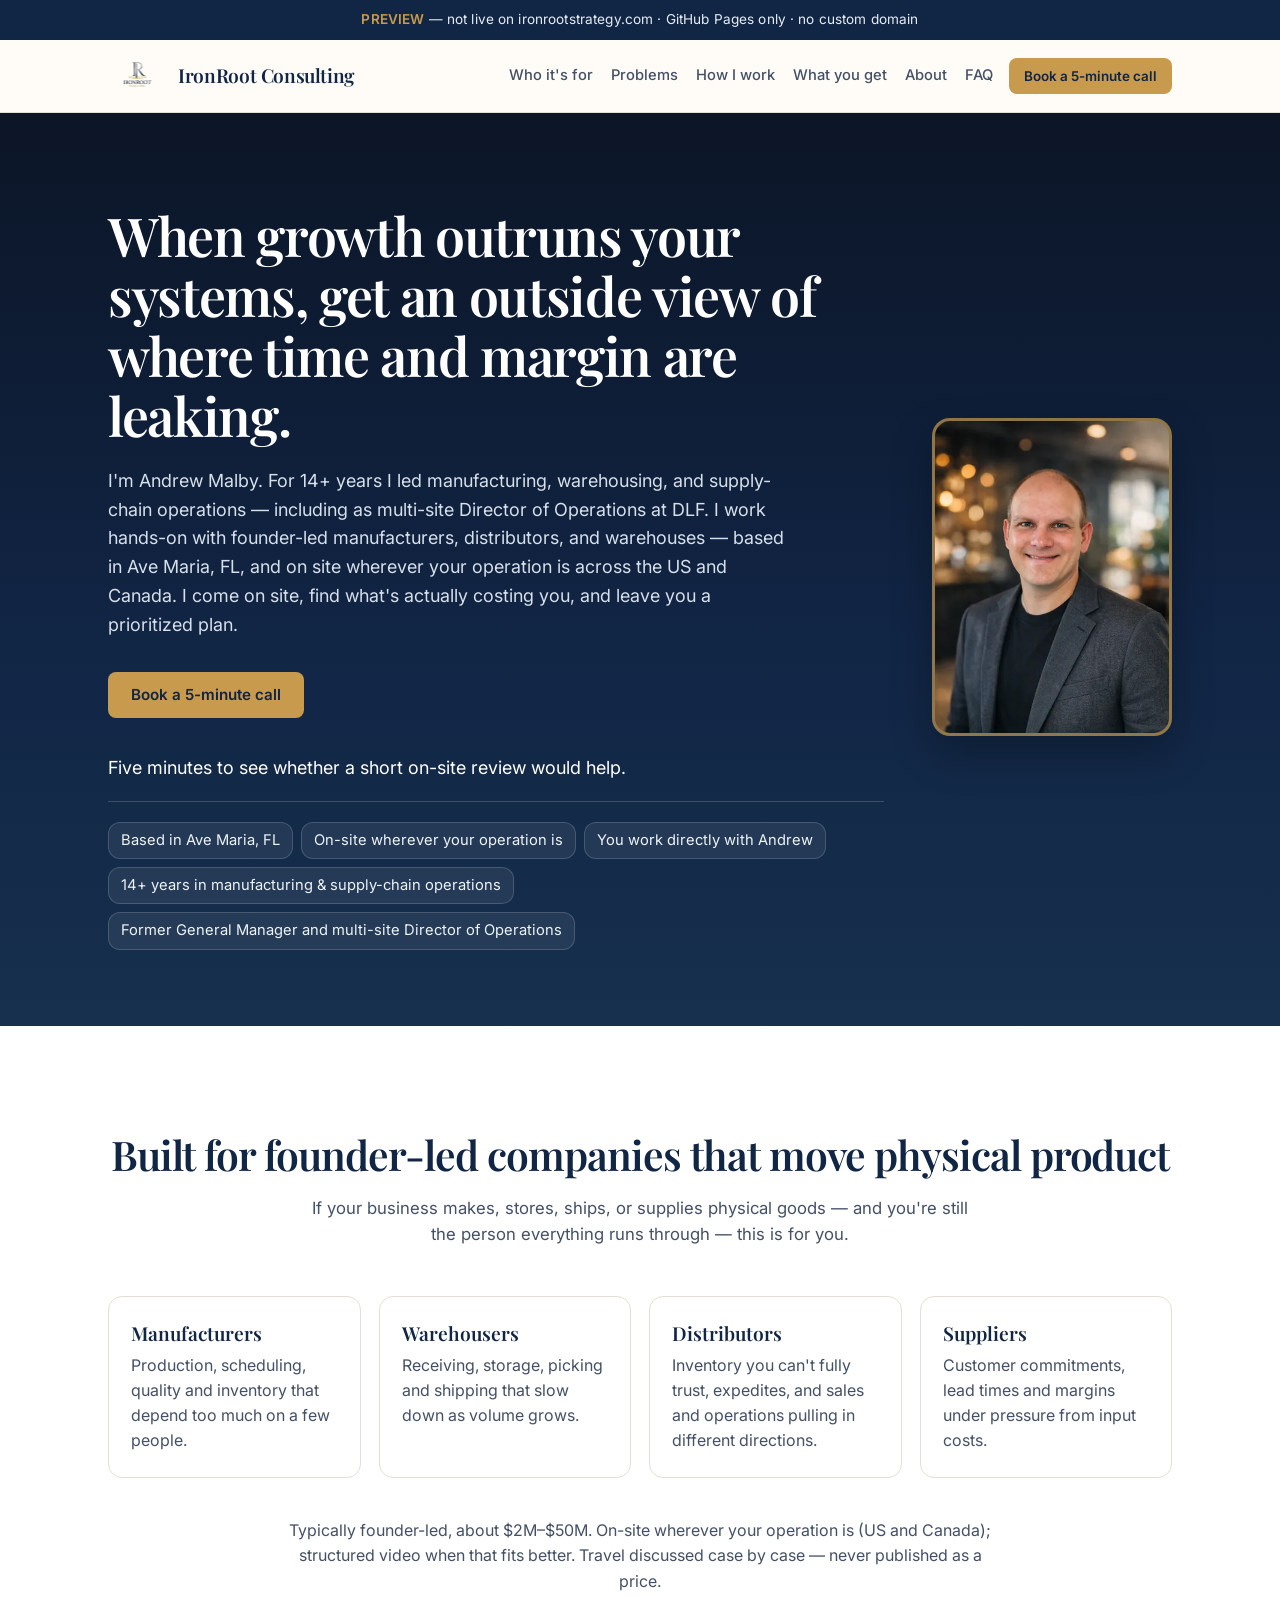
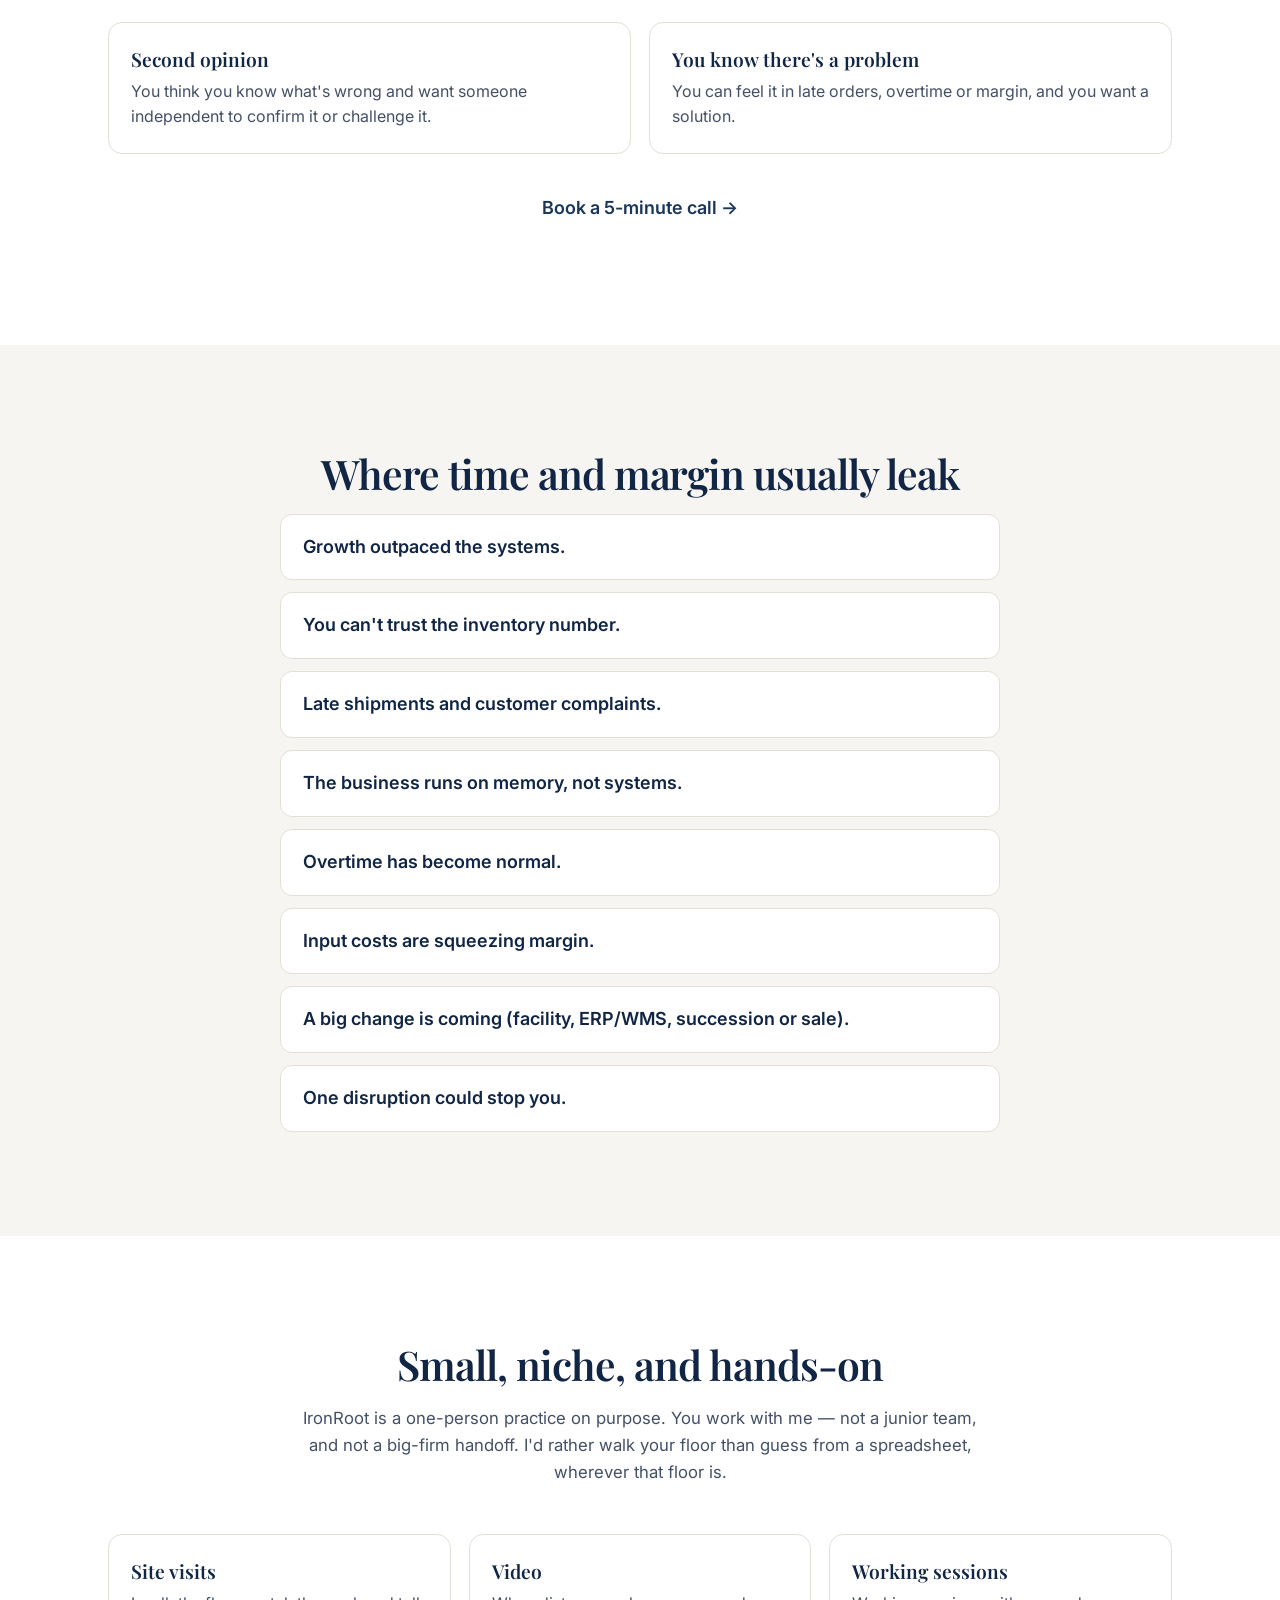
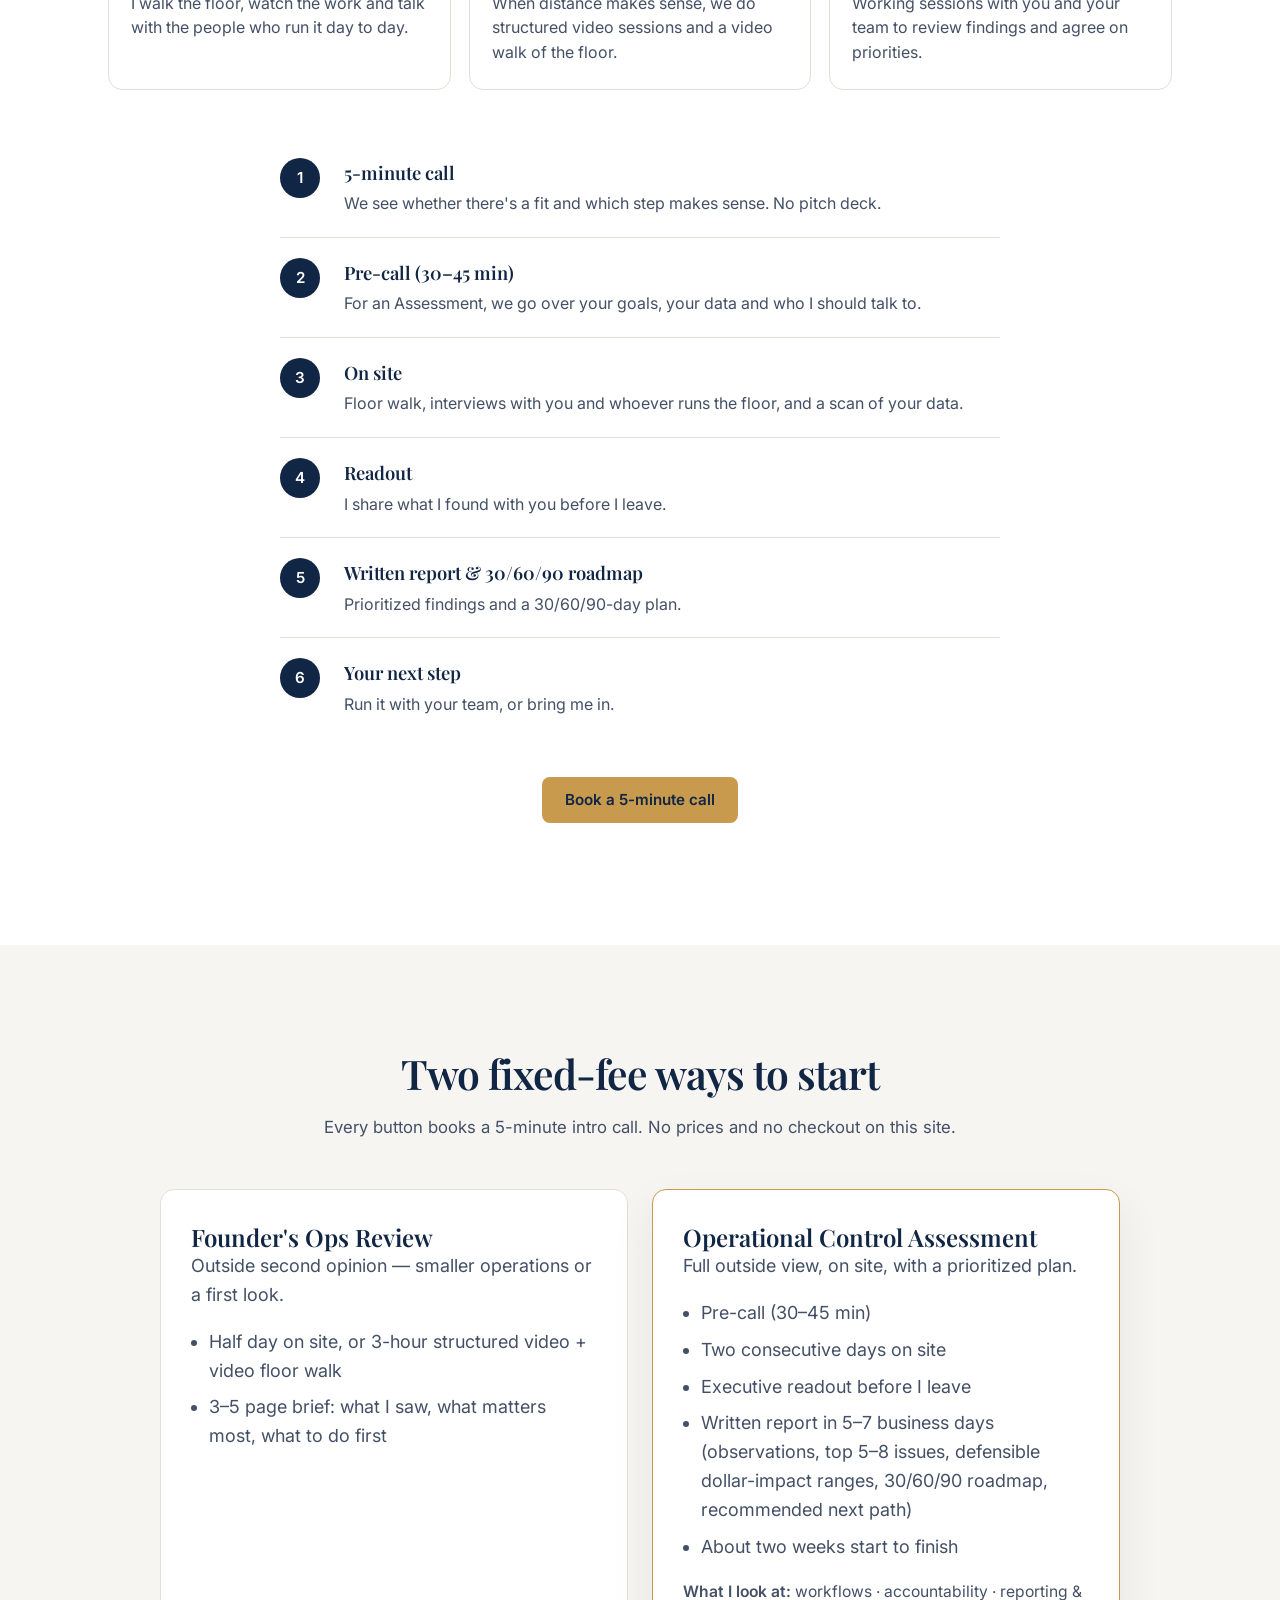
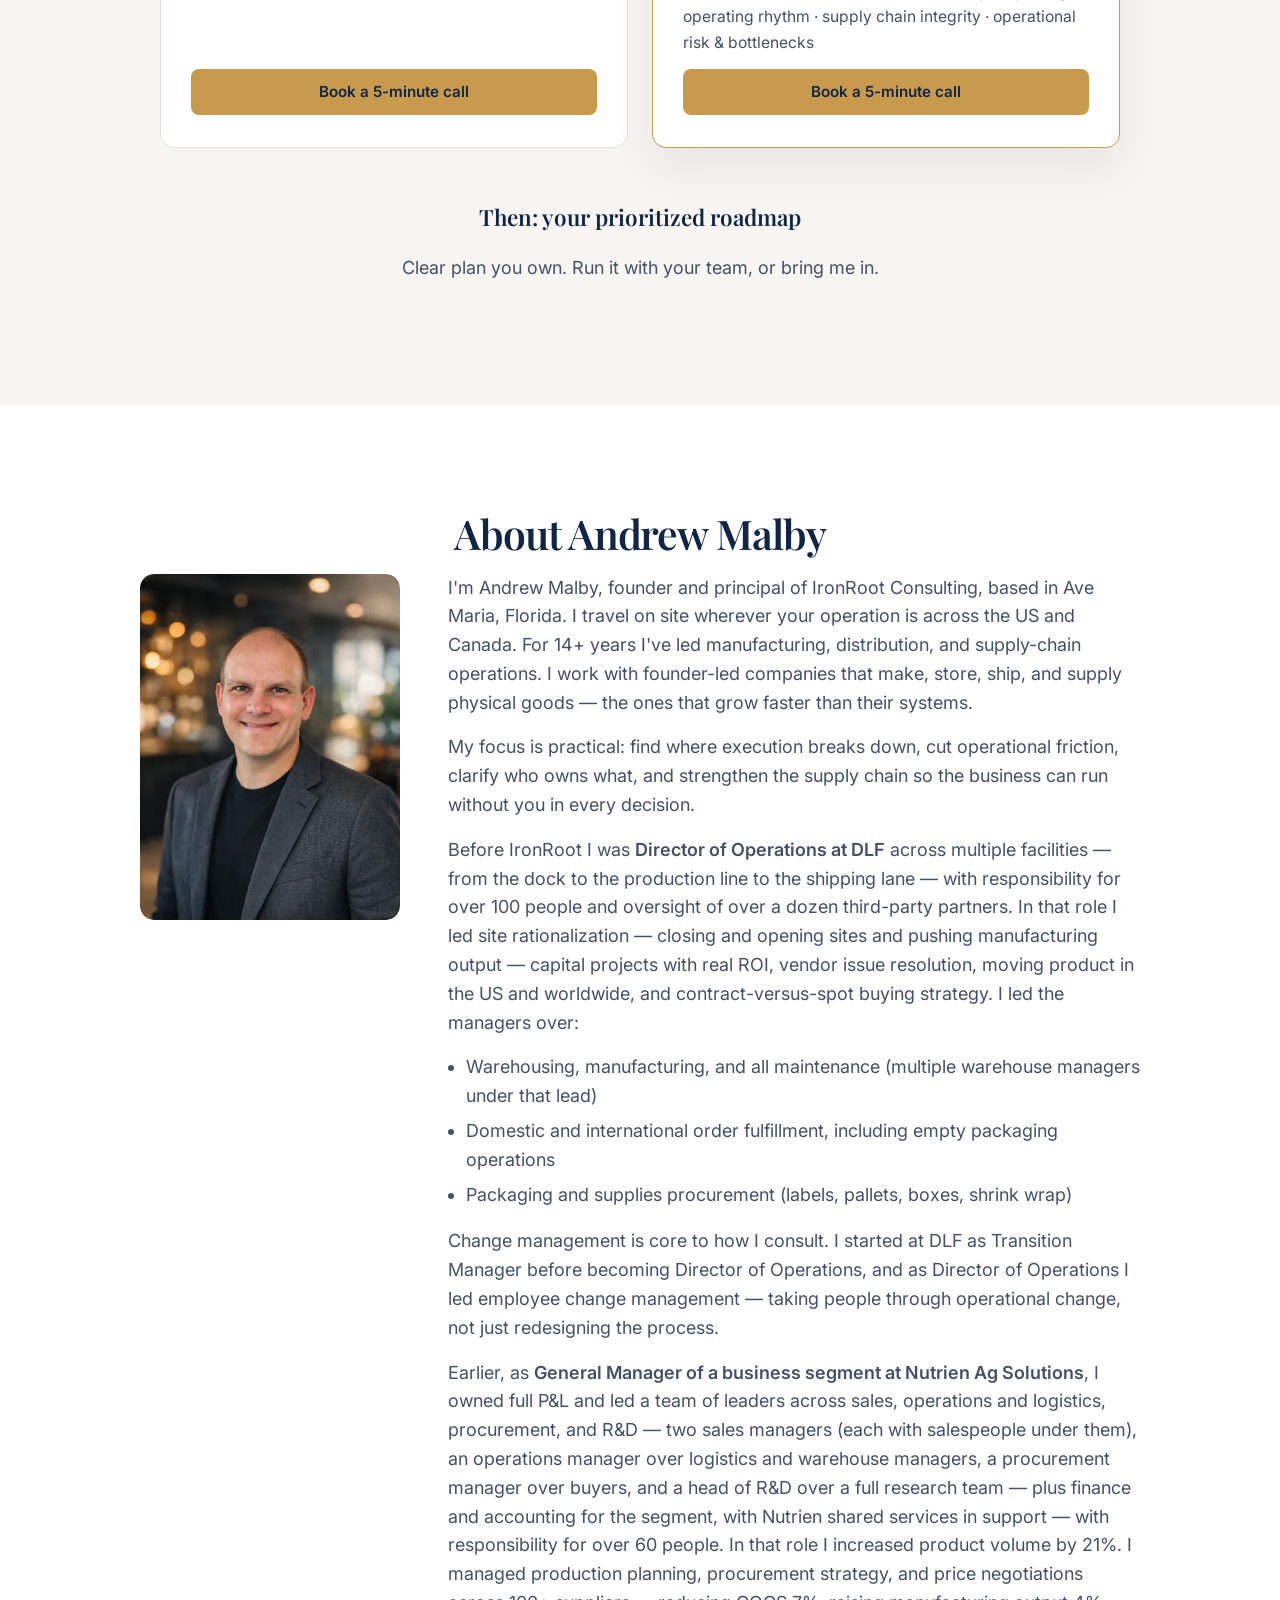
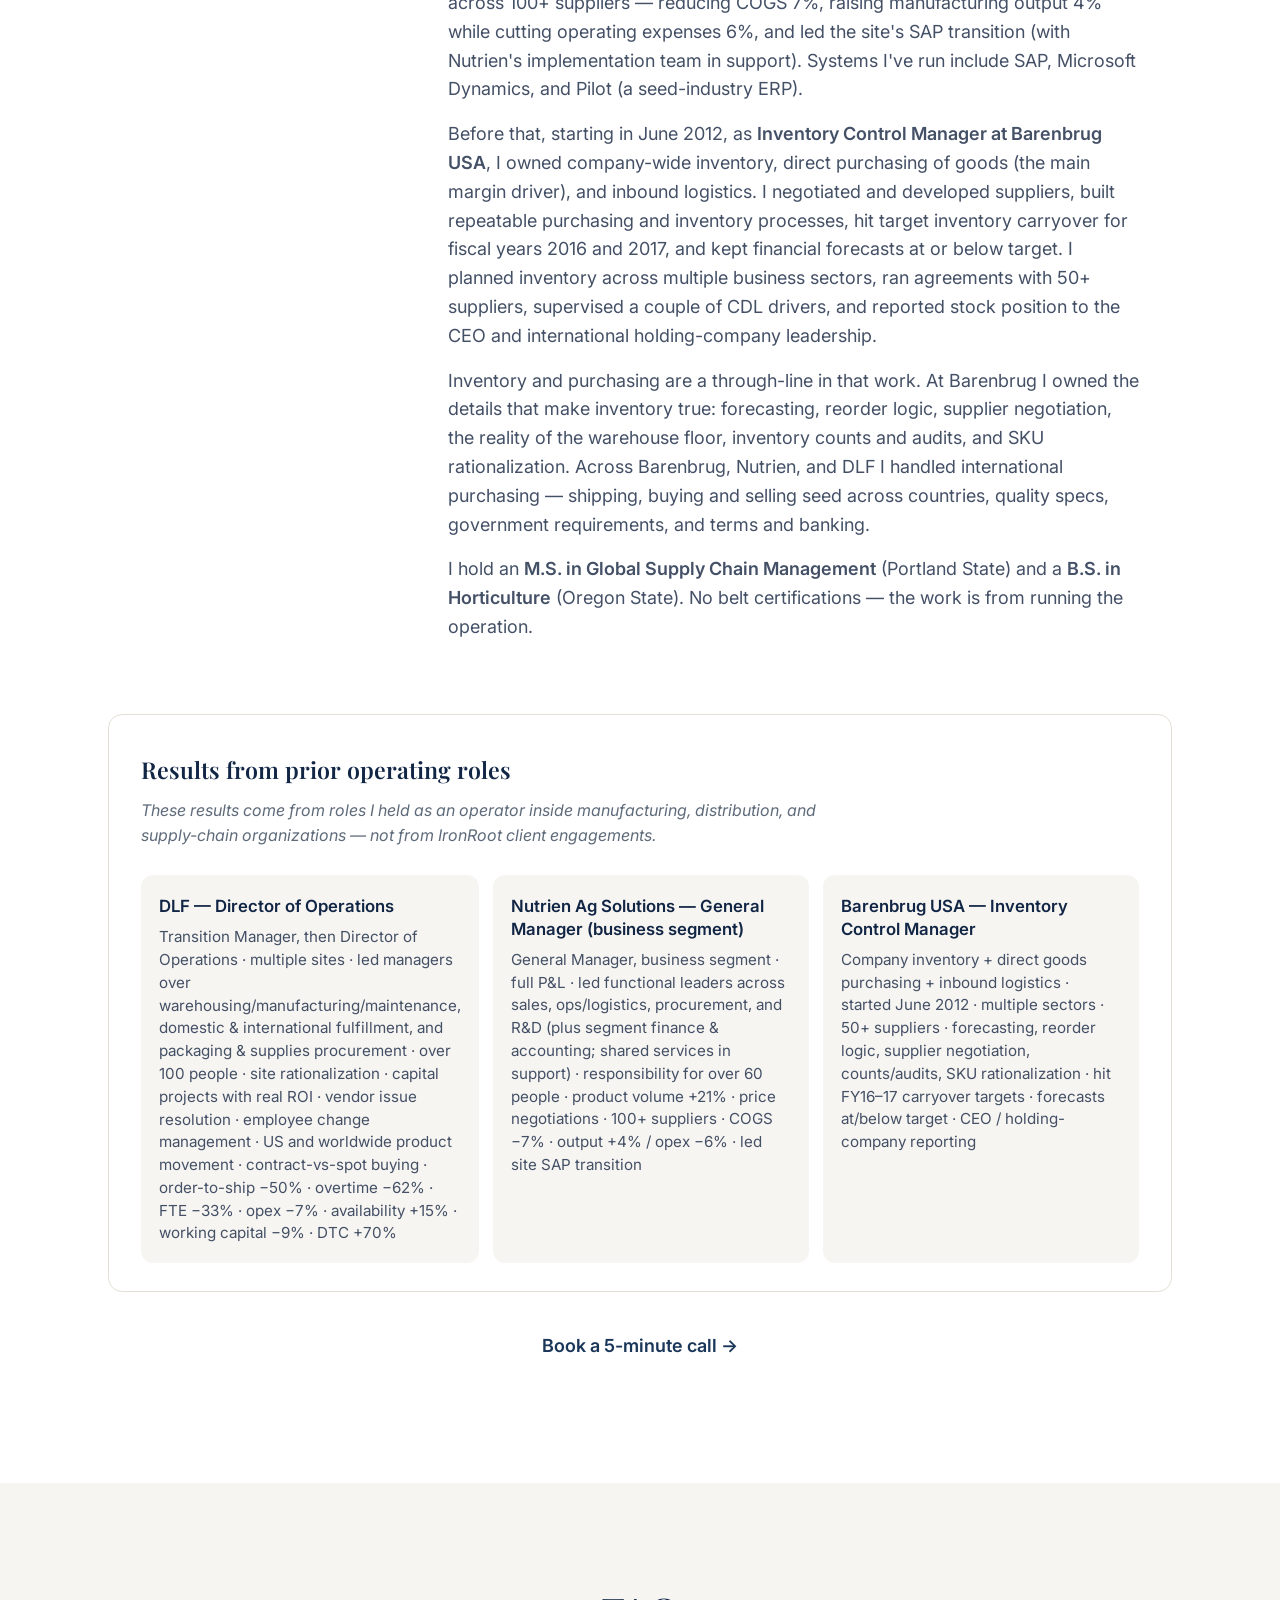
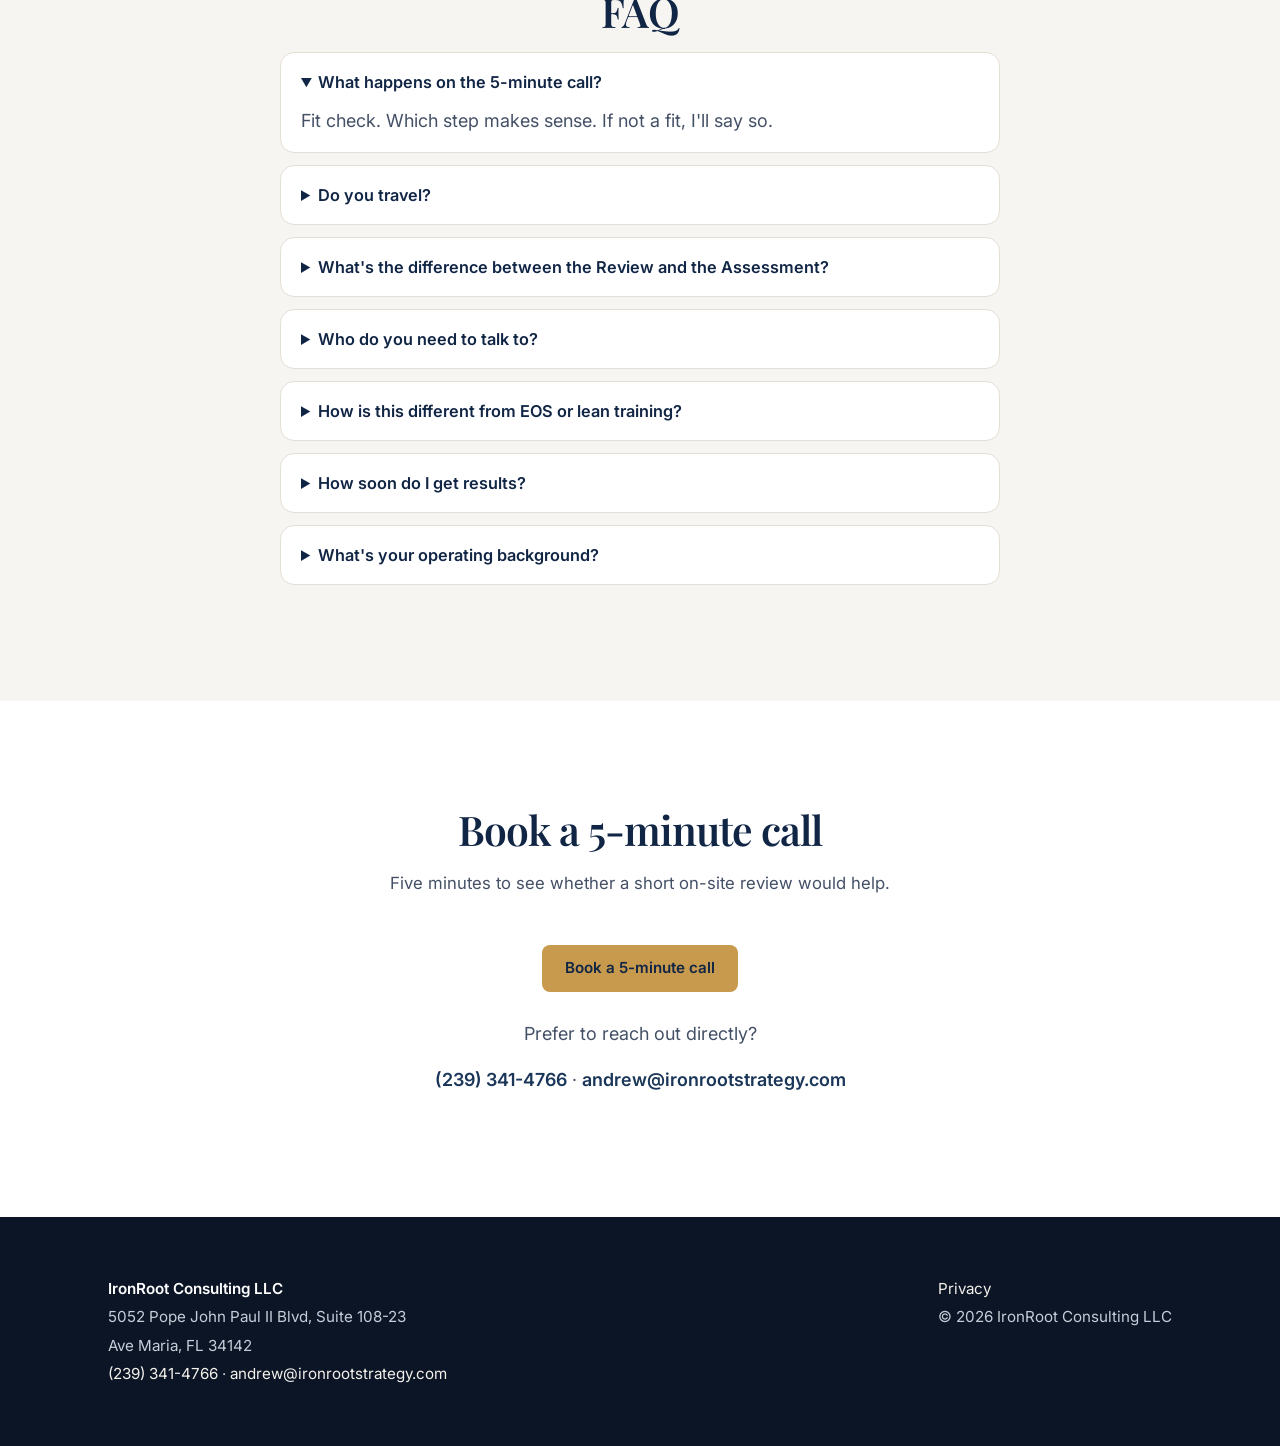
==== commit cc383097: "Apply the Nov 6 proof revisions to About, proof, and FAQ. Add the approved change-management and inv" ====
--- a/index.html
+++ b/index.html
@@ -158,14 +158,16 @@
     <div class="about-copy">
       <p>I'm Andrew Malby, founder and principal of IronRoot Consulting, based in Ave Maria, Florida. I travel on site wherever your operation is across the US and Canada. For 14+ years I've led manufacturing, distribution, and supply-chain operations. I work with founder-led companies that make, store, ship, and supply physical goods — the ones that grow faster than their systems.</p>
       <p>My focus is practical: find where execution breaks down, cut operational friction, clarify who owns what, and strengthen the supply chain so the business can run without you in every decision.</p>
-      <p>Before IronRoot I was <strong>Director of Operations at DLF</strong> across multiple facilities — from the dock to the production line to the shipping lane — with responsibility for over 100 people and oversight of over a dozen third-party partners. I led the managers over:</p>
+      <p>Before IronRoot I was <strong>Director of Operations at DLF</strong> across multiple facilities — from the dock to the production line to the shipping lane — with responsibility for over 100 people and oversight of over a dozen third-party partners. In that role I led site rationalization — closing and opening sites and pushing manufacturing output — capital projects with real ROI, vendor issue resolution, moving product in the US and worldwide, and contract-versus-spot buying strategy. I led the managers over:</p>
       <ul class="metrics">
         <li>Warehousing, manufacturing, and all maintenance (multiple warehouse managers under that lead)</li>
         <li>Domestic and international order fulfillment, including empty packaging operations</li>
         <li>Packaging and supplies procurement (labels, pallets, boxes, shrink wrap)</li>
       </ul>
-      <p>Earlier, as <strong>General Manager of a business segment at Nutrien Ag Solutions</strong>, I owned full P&amp;L and led a team of leaders across sales, operations and logistics, procurement, and R&amp;D — two sales managers (each with salespeople under them), an operations manager over logistics and warehouse managers, a procurement manager over buyers, and a head of R&amp;D over a full research team — plus finance and accounting for the segment, with Nutrien shared services in support — with responsibility for over 60 people. In that role I managed production planning, procurement strategy, and price negotiations across 100+ suppliers — reducing COGS 7%, raising manufacturing output 4% while cutting operating expenses 6%, and led the site's SAP transition (with Nutrien's implementation team in support). Systems I've run include SAP, Microsoft Dynamics, and Pilot (a seed-industry ERP).</p>
-      <p>Before that, as <strong>Inventory Control Manager at Barenbrug USA</strong>, I owned company-wide inventory, direct purchasing of goods (the main margin driver), and inbound logistics. I negotiated and developed suppliers, built repeatable purchasing and inventory processes, hit target inventory carryover for fiscal years 2016 and 2017, and kept financial forecasts at or below target. I planned inventory across multiple business sectors, ran agreements with 50+ suppliers, supervised a small team of CDL drivers, and reported stock position to the CEO and international holding-company leadership.</p>
+      <p>Change management is core to how I consult. I started at DLF as Transition Manager before becoming Director of Operations, and as Director of Operations I led employee change management — taking people through operational change, not just redesigning the process.</p>
+      <p>Earlier, as <strong>General Manager of a business segment at Nutrien Ag Solutions</strong>, I owned full P&amp;L and led a team of leaders across sales, operations and logistics, procurement, and R&amp;D — two sales managers (each with salespeople under them), an operations manager over logistics and warehouse managers, a procurement manager over buyers, and a head of R&amp;D over a full research team — plus finance and accounting for the segment, with Nutrien shared services in support — with responsibility for over 60 people. In that role I increased product volume by 21%. I managed production planning, procurement strategy, and price negotiations across 100+ suppliers — reducing COGS 7%, raising manufacturing output 4% while cutting operating expenses 6%, and led the site's SAP transition (with Nutrien's implementation team in support). Systems I've run include SAP, Microsoft Dynamics, and Pilot (a seed-industry ERP).</p>
+      <p>Before that, starting in June 2012, as <strong>Inventory Control Manager at Barenbrug USA</strong>, I owned company-wide inventory, direct purchasing of goods (the main margin driver), and inbound logistics. I negotiated and developed suppliers, built repeatable purchasing and inventory processes, hit target inventory carryover for fiscal years 2016 and 2017, and kept financial forecasts at or below target. I planned inventory across multiple business sectors, ran agreements with 50+ suppliers, supervised a couple of CDL drivers, and reported stock position to the CEO and international holding-company leadership.</p>
+      <p>Inventory and purchasing are a through-line in that work. At Barenbrug I owned the details that make inventory true: forecasting, reorder logic, supplier negotiation, the reality of the warehouse floor, inventory counts and audits, and SKU rationalization. Across Barenbrug, Nutrien, and DLF I handled international purchasing — shipping, buying and selling seed across countries, quality specs, government requirements, and terms and banking.</p>
       <p>I hold an <strong>M.S. in Global Supply Chain Management</strong> (Portland State) and a <strong>B.S. in Horticulture</strong> (Oregon State). No belt certifications — the work is from running the operation.</p>
     </div>
   </div>
@@ -175,15 +177,15 @@
     <div class="stat-grid">
       <div class="stat">
         <h3>DLF — Director of Operations</h3>
-        <p>multiple sites · led managers over warehousing/manufacturing/maintenance, domestic &amp; international fulfillment, and packaging &amp; supplies procurement · over 100 people · order-to-ship −50% · overtime −62% · FTE −33% · opex −7% · availability +15% · working capital −9% · DTC +70%</p>
+        <p>Transition Manager, then Director of Operations · multiple sites · led managers over warehousing/manufacturing/maintenance, domestic &amp; international fulfillment, and packaging &amp; supplies procurement · over 100 people · site rationalization · capital projects with real ROI · vendor issue resolution · employee change management · US and worldwide product movement · contract-vs-spot buying · order-to-ship −50% · overtime −62% · FTE −33% · opex −7% · availability +15% · working capital −9% · DTC +70%</p>
       </div>
       <div class="stat">
         <h3>Nutrien Ag Solutions — General Manager (business segment)</h3>
-        <p>General Manager, business segment · full P&amp;L · led functional leaders across sales, ops/logistics, procurement, and R&amp;D (plus segment finance &amp; accounting; shared services in support) · responsibility for over 60 people · price negotiations · 100+ suppliers · COGS −7% · output +4% / opex −6% · led site SAP transition</p>
+        <p>General Manager, business segment · full P&amp;L · led functional leaders across sales, ops/logistics, procurement, and R&amp;D (plus segment finance &amp; accounting; shared services in support) · responsibility for over 60 people · product volume +21% · price negotiations · 100+ suppliers · COGS −7% · output +4% / opex −6% · led site SAP transition</p>
       </div>
       <div class="stat">
         <h3>Barenbrug USA — Inventory Control Manager</h3>
-        <p>Company inventory + direct goods purchasing + inbound logistics · multiple sectors · 50+ suppliers · hit FY16–17 carryover targets · forecasts at/below target · CEO / holding-company reporting</p>
+        <p>Company inventory + direct goods purchasing + inbound logistics · started June 2012 · multiple sectors · 50+ suppliers · forecasting, reorder logic, supplier negotiation, counts/audits, SKU rationalization · hit FY16–17 carryover targets · forecasts at/below target · CEO / holding-company reporting</p>
       </div>
     </div>
   </div>
@@ -199,7 +201,7 @@
     <details><summary>Who do you need to talk to?</summary><p>You, plus whoever runs the floor. The Assessment may include your ops, warehouse, or plant lead.</p></details>
     <details><summary>How is this different from EOS or lean training?</summary><p>I diagnose the physical operation — flow, inventory, fulfillment, founder dependency — not a leadership OS or belt training.</p></details>
     <details><summary>How soon do I get results?</summary><p>For the Assessment: readout before I leave; written report in 5–7 business days (about two weeks start to finish).</p></details>
-    <details><summary>What's your operating background?</summary><p>14+ years in manufacturing and supply chain. Multi-site Director of Operations at DLF; General Manager of a business segment at Nutrien Ag Solutions (led the site's SAP transition); Inventory Control Manager at Barenbrug USA (inventory, direct purchasing, inbound logistics). Systems: SAP, Microsoft Dynamics, Pilot. Detail in About.</p></details>
+    <details><summary>What's your operating background?</summary><p>14+ years in manufacturing and supply chain. Multi-site Director of Operations at DLF (started as Transition Manager); General Manager of a business segment at Nutrien Ag Solutions (led the site's SAP transition; increased product volume by 21%); Inventory Control Manager at Barenbrug USA starting June 2012 (inventory, direct purchasing, inbound logistics). Systems: SAP, Microsoft Dynamics, Pilot. Detail in About.</p></details>
   </div>
 </div></section>
 
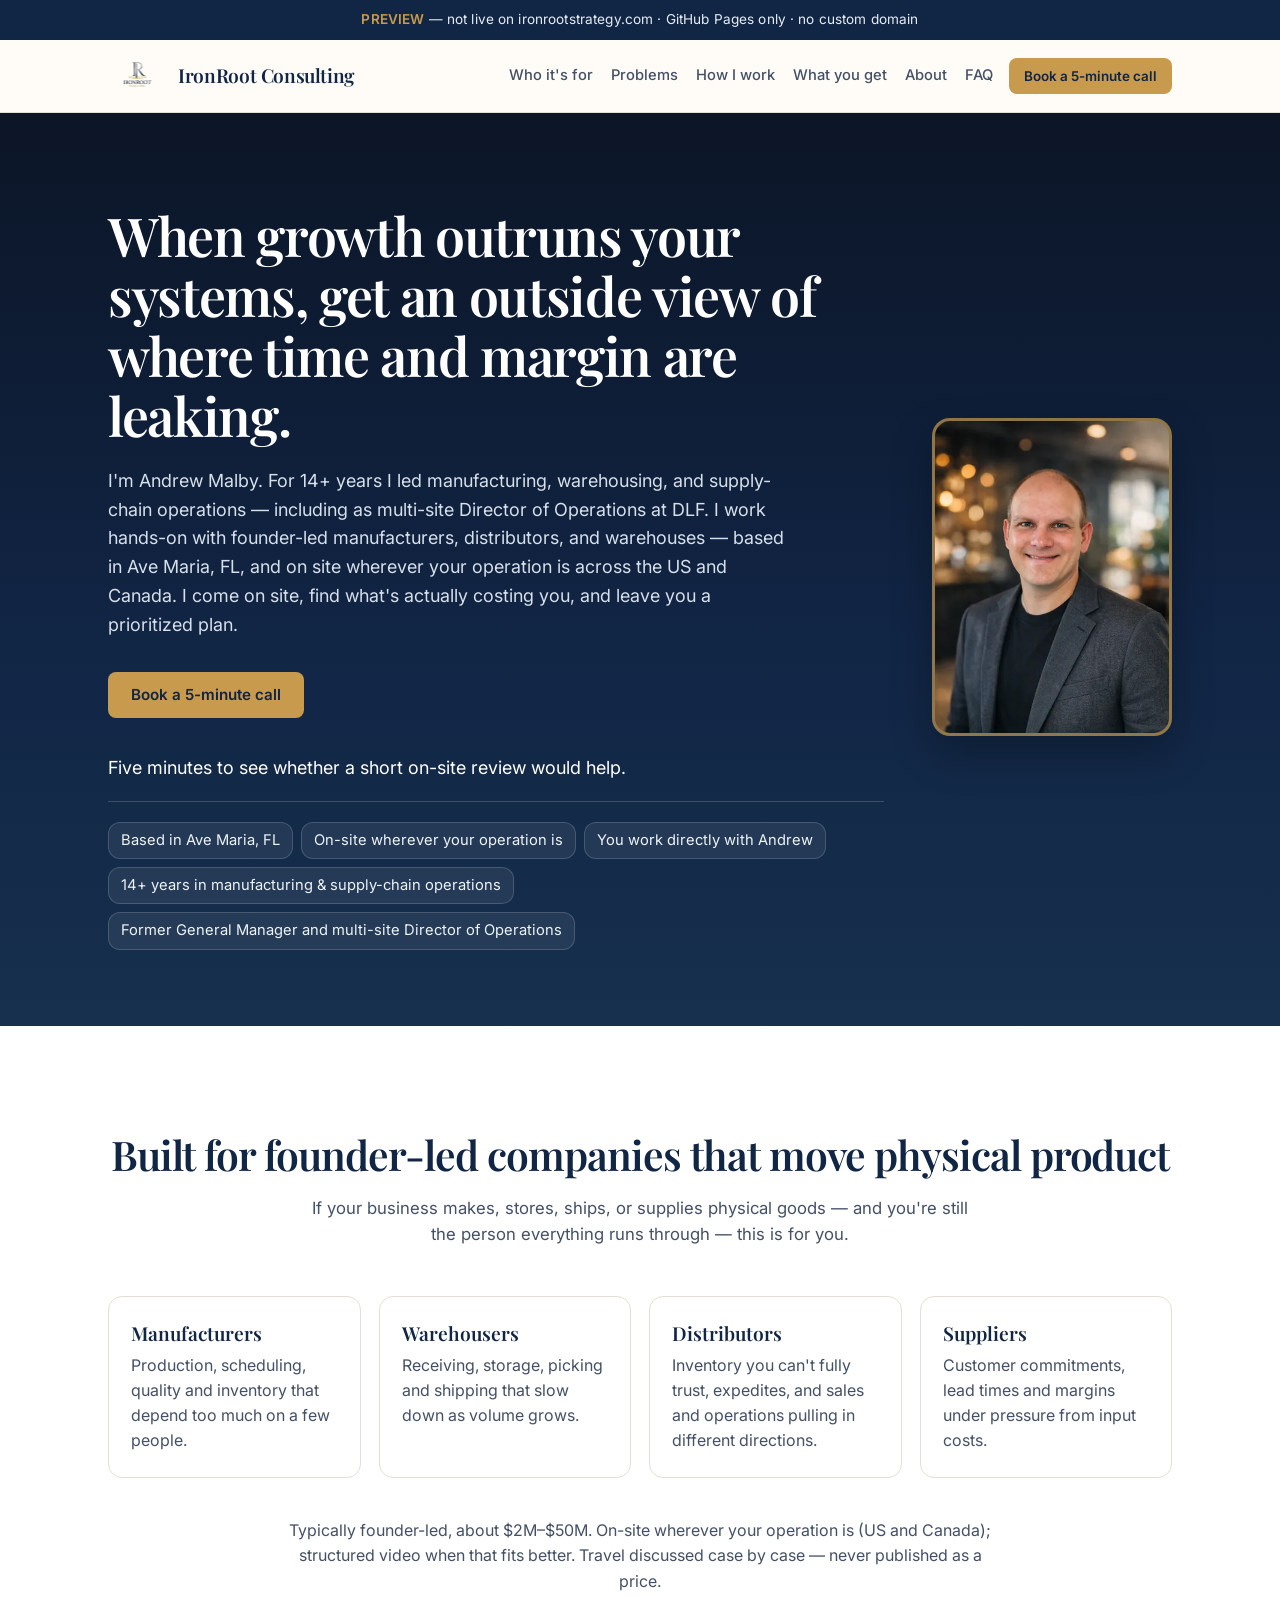
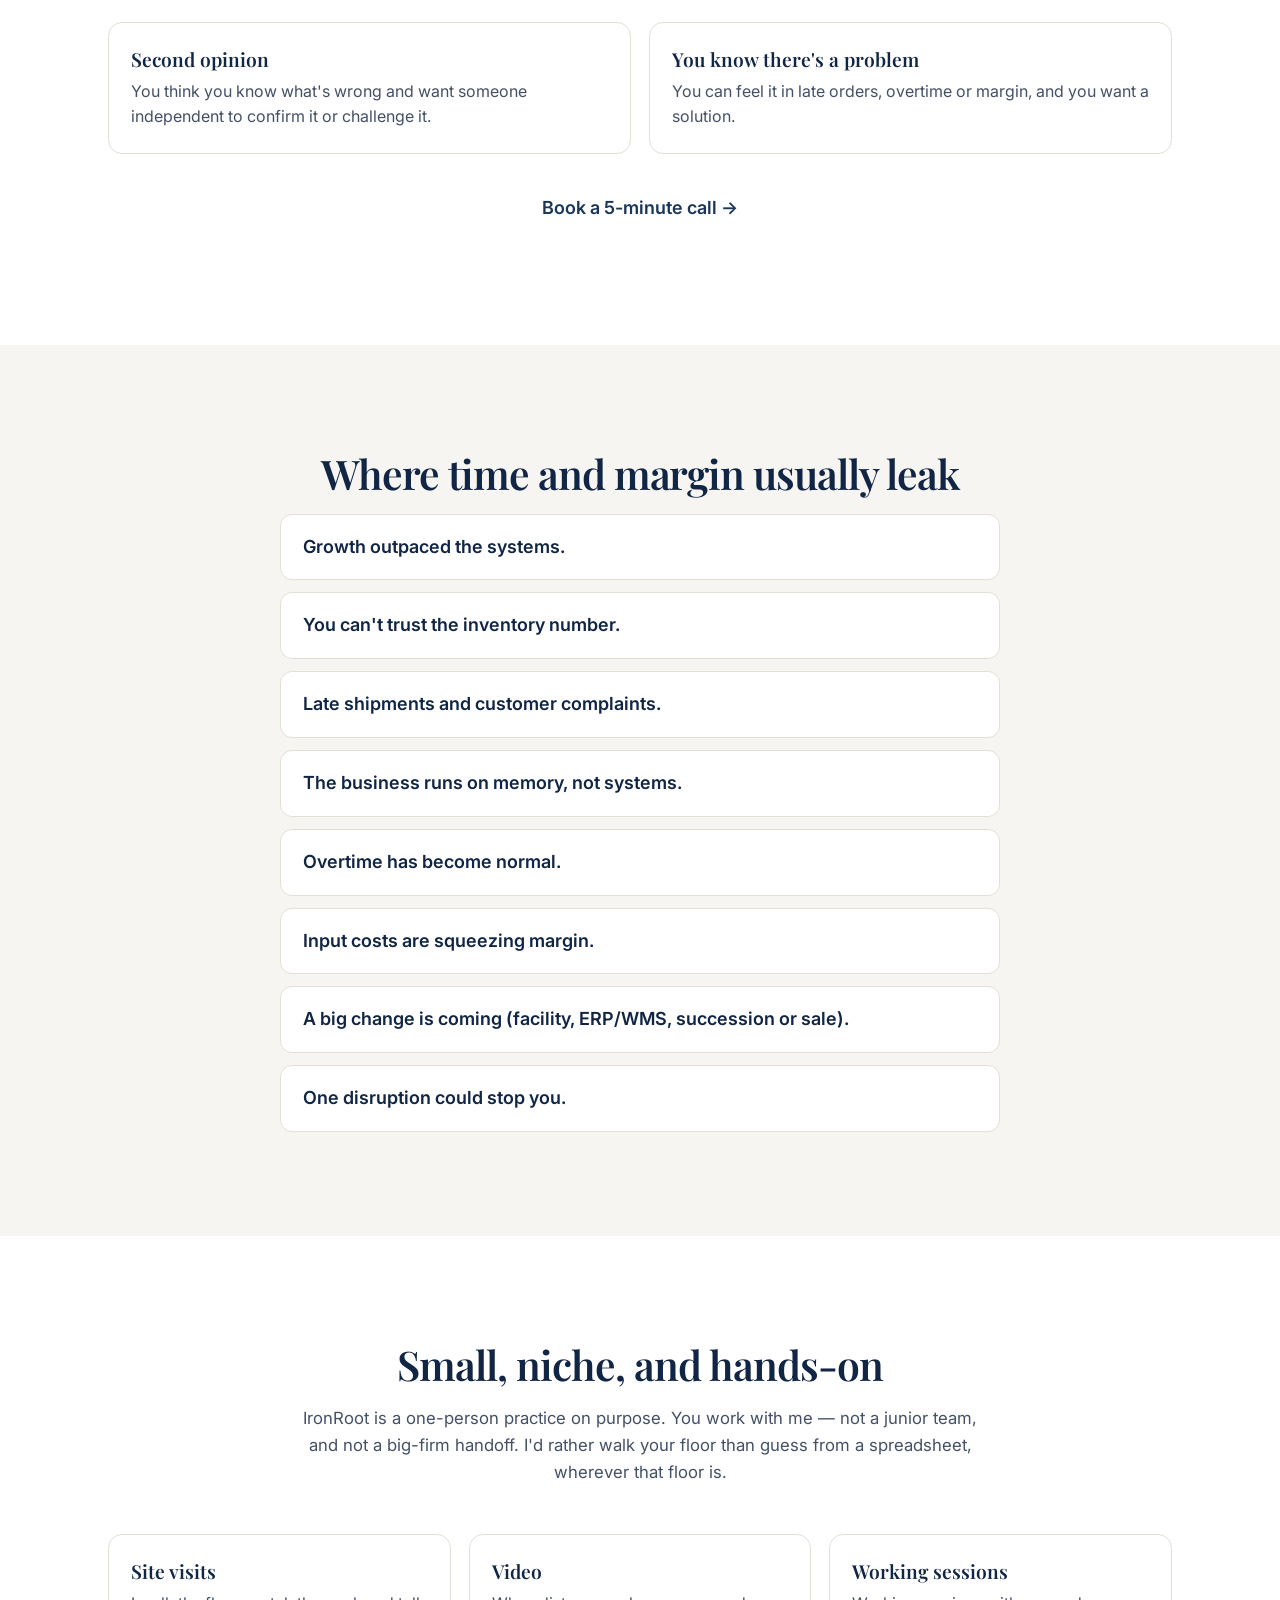
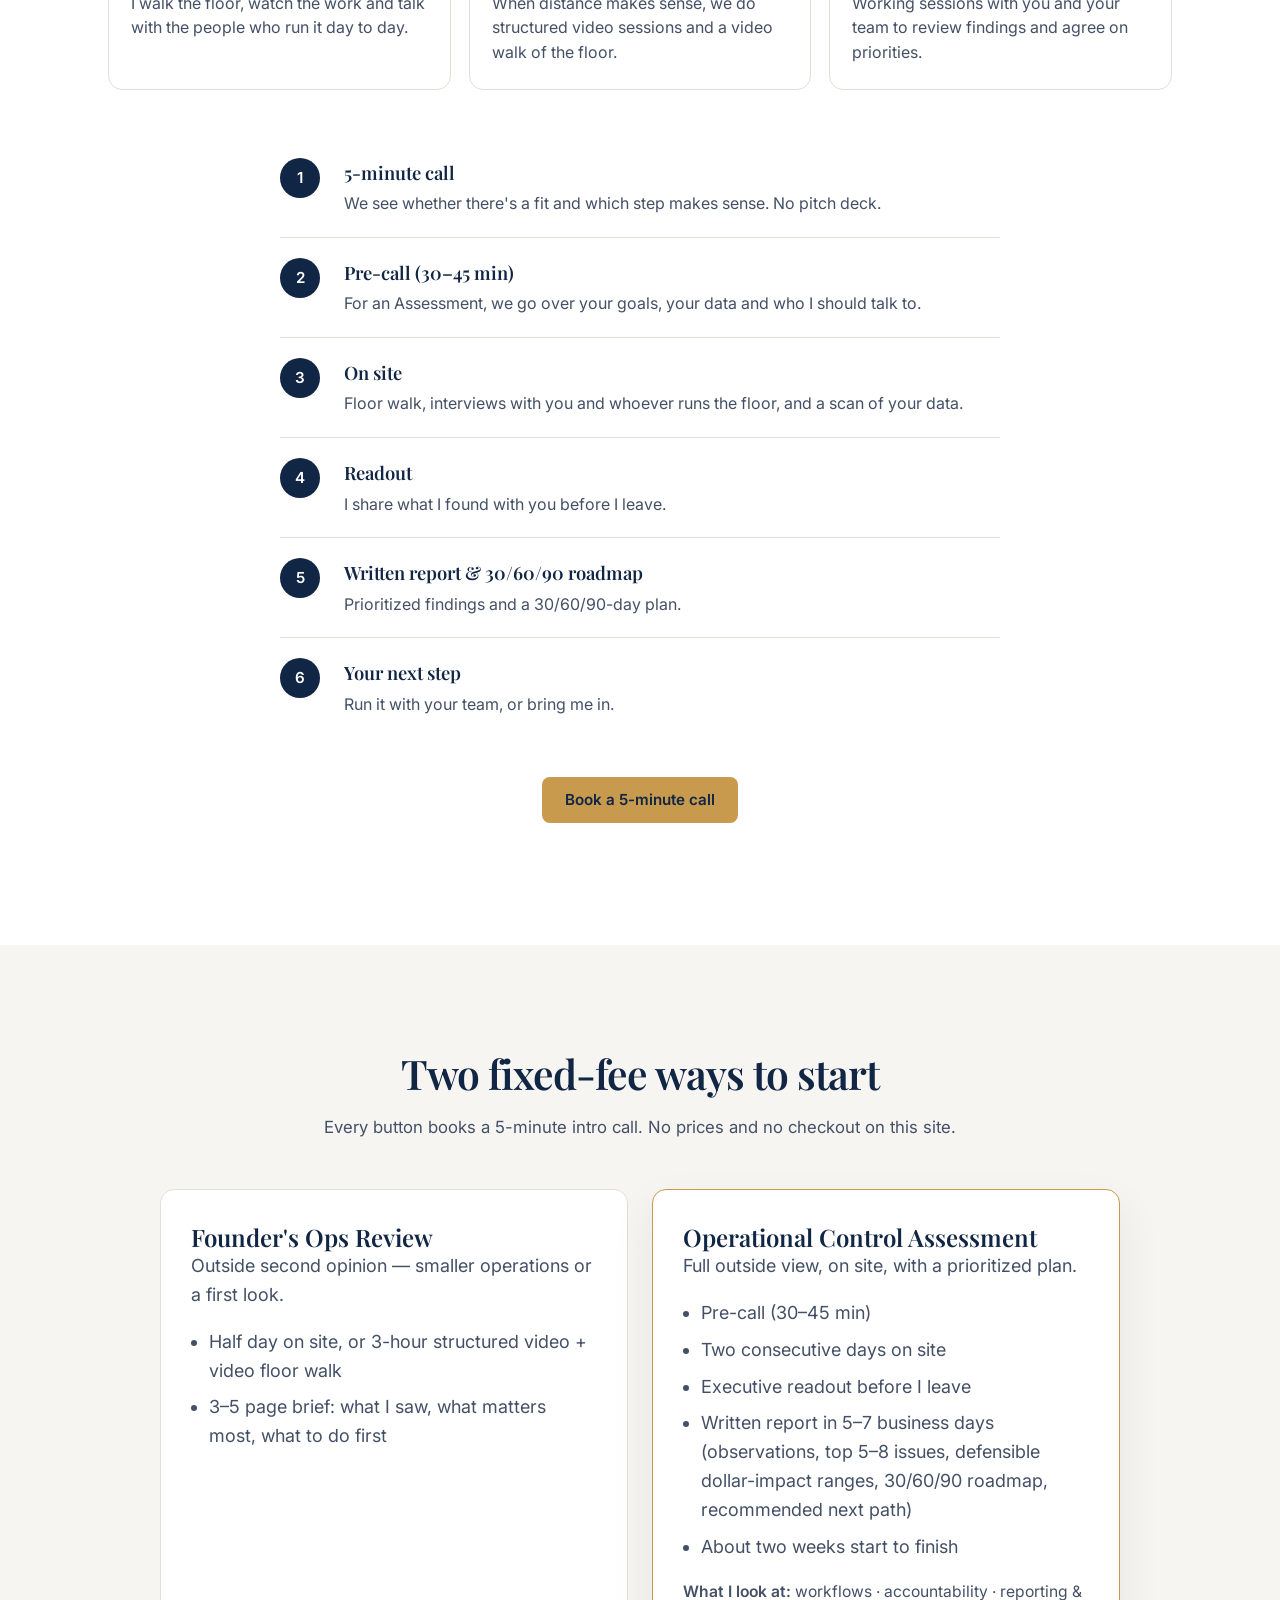
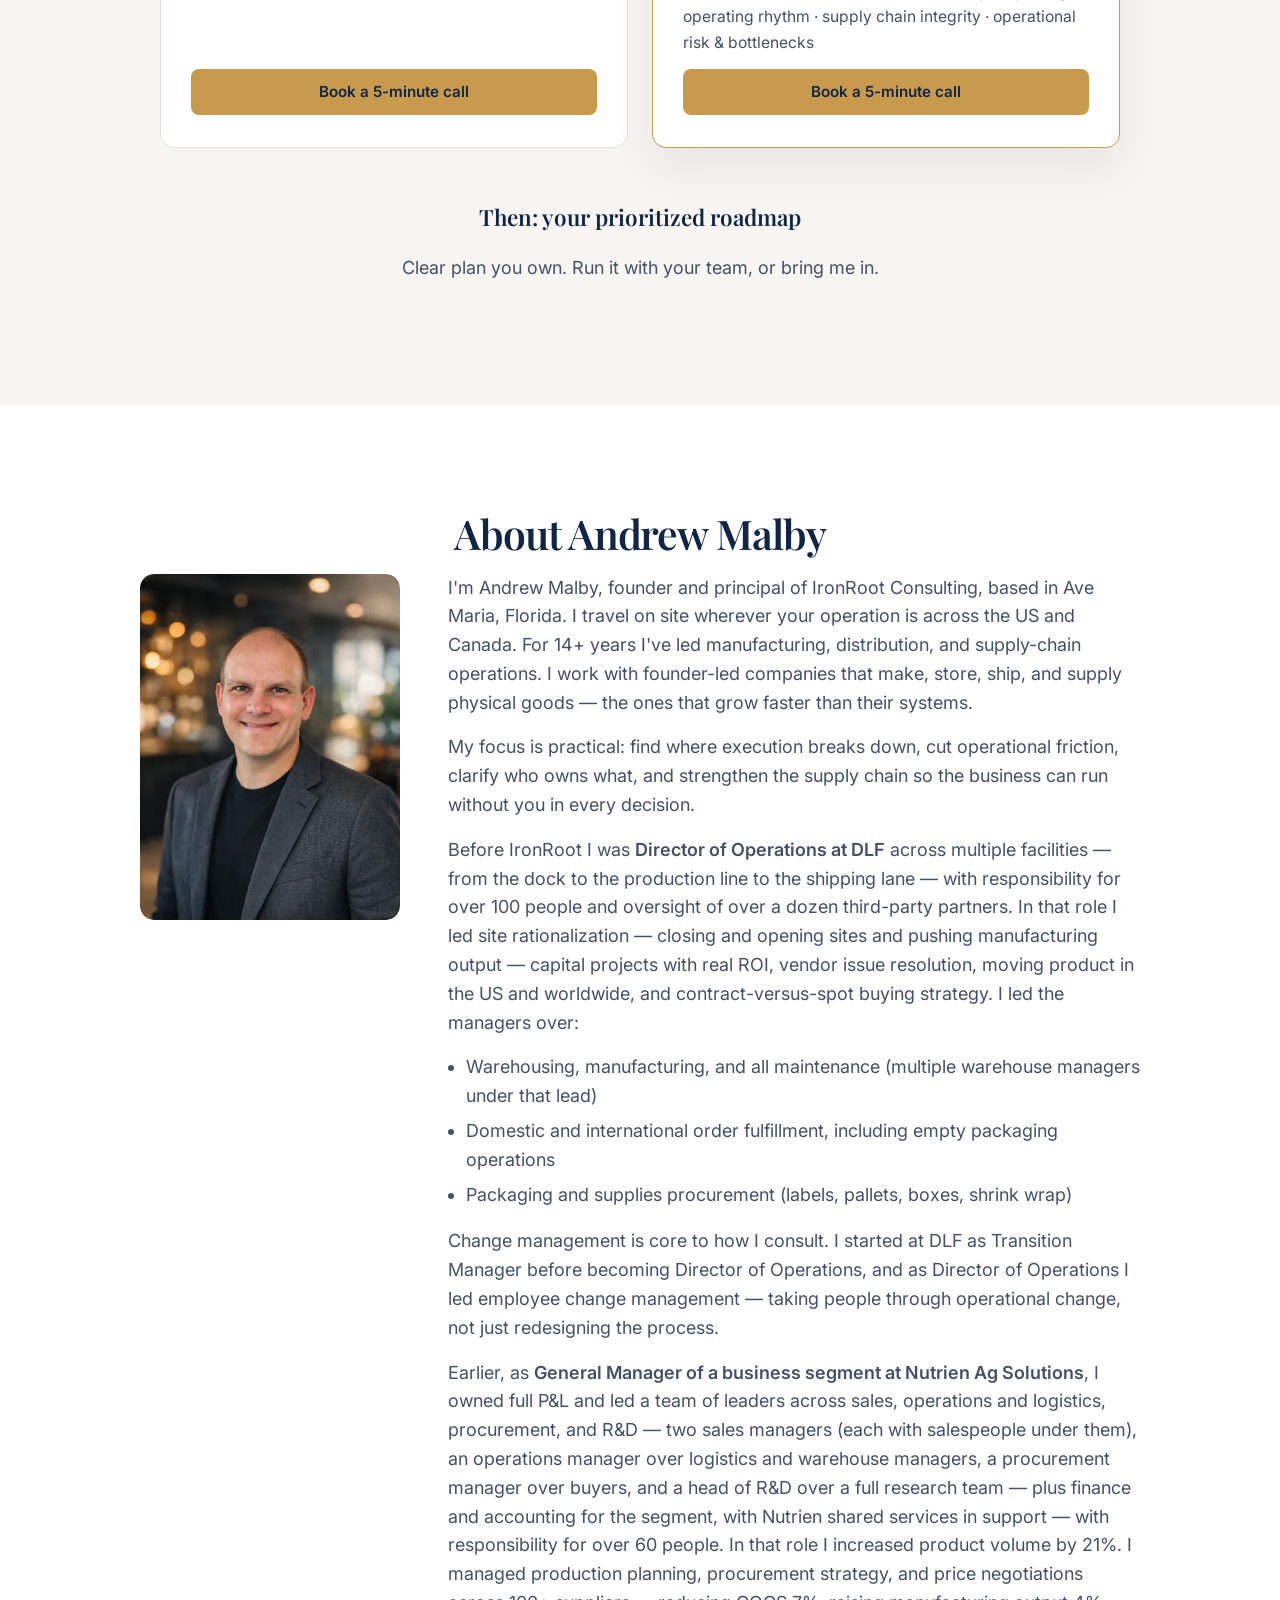
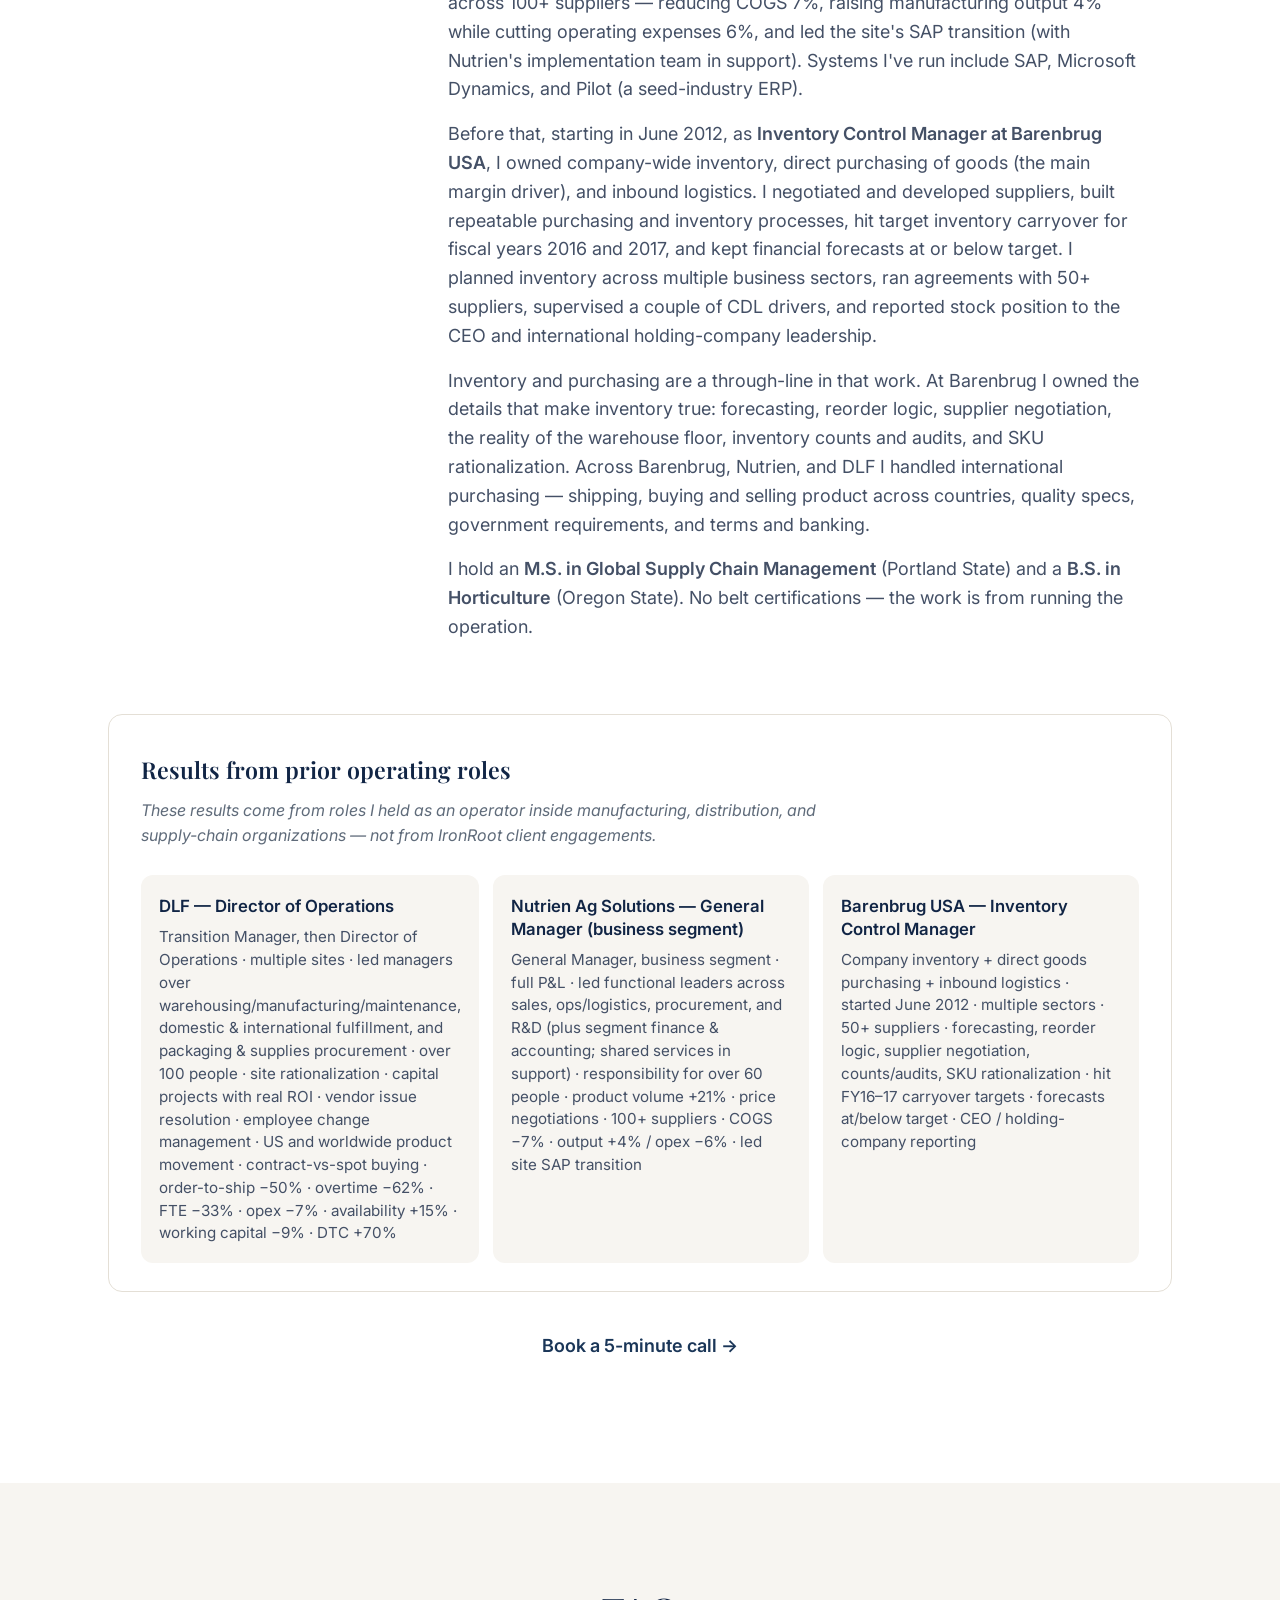
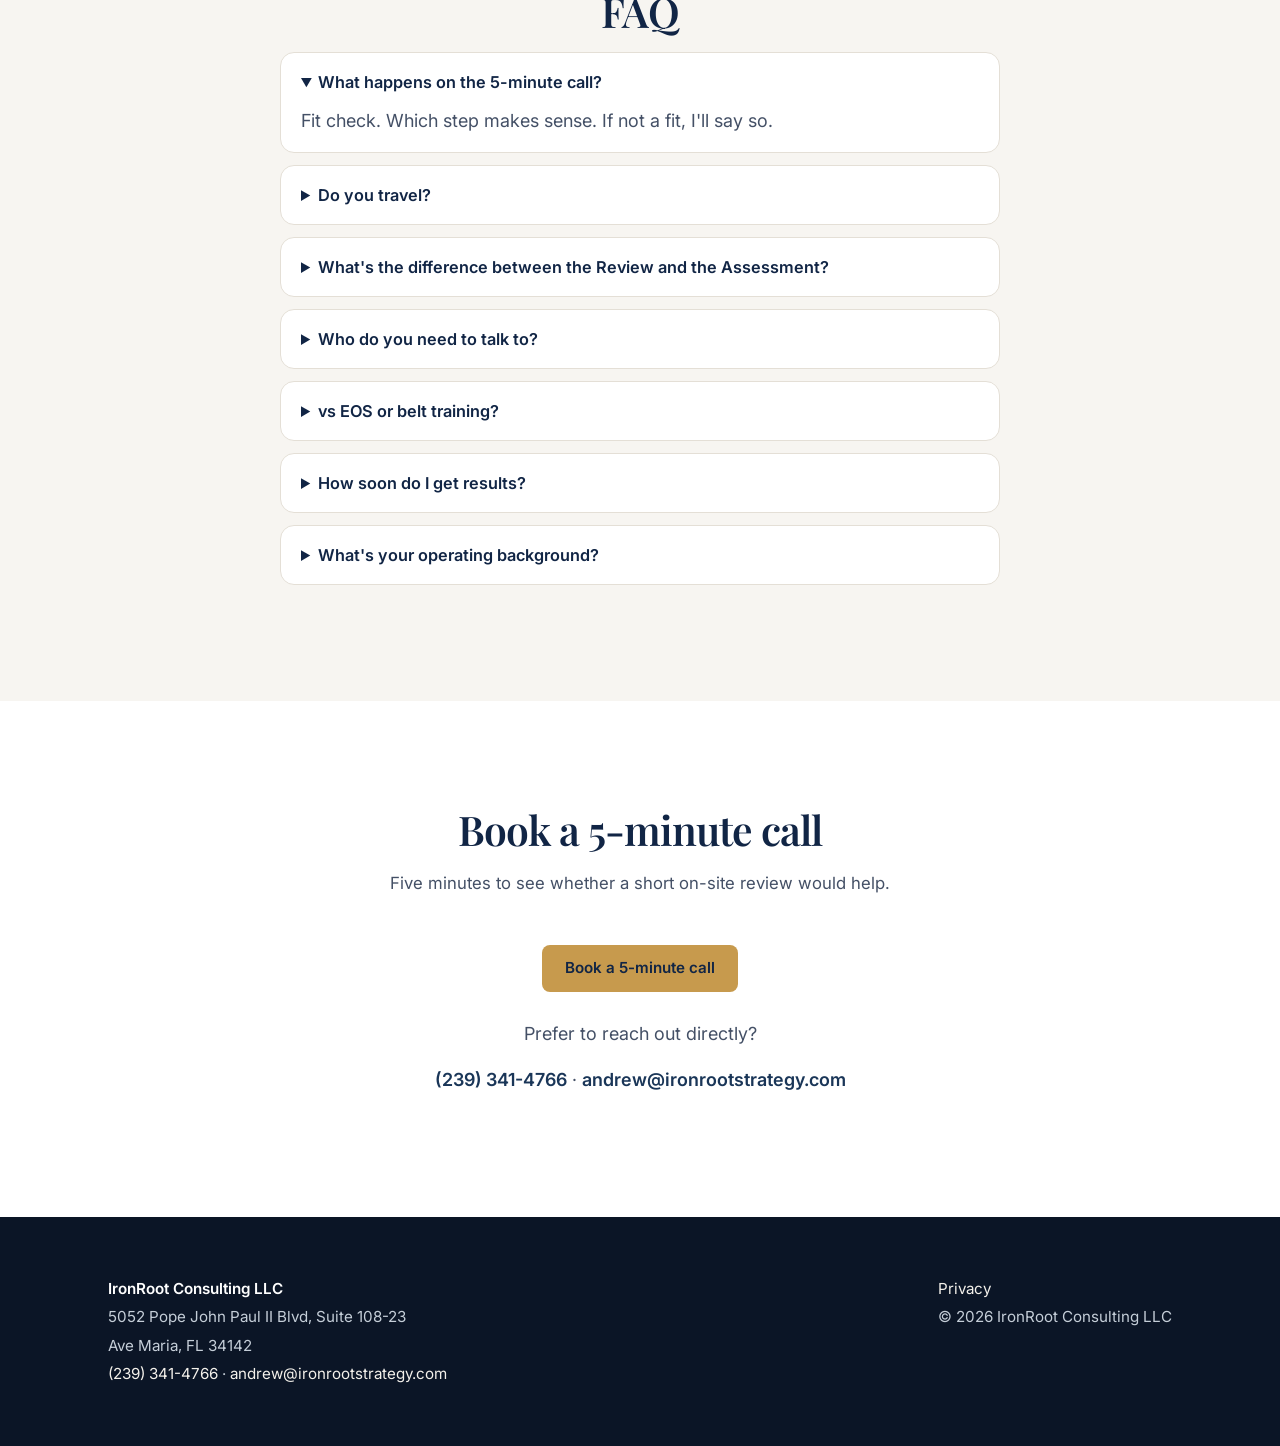
==== commit 92e48932: "Update purchasing wording and the EOS FAQ heading. Say buying and selling product across countries, " ====
--- a/index.html
+++ b/index.html
@@ -167,7 +167,7 @@
       <p>Change management is core to how I consult. I started at DLF as Transition Manager before becoming Director of Operations, and as Director of Operations I led employee change management — taking people through operational change, not just redesigning the process.</p>
       <p>Earlier, as <strong>General Manager of a business segment at Nutrien Ag Solutions</strong>, I owned full P&amp;L and led a team of leaders across sales, operations and logistics, procurement, and R&amp;D — two sales managers (each with salespeople under them), an operations manager over logistics and warehouse managers, a procurement manager over buyers, and a head of R&amp;D over a full research team — plus finance and accounting for the segment, with Nutrien shared services in support — with responsibility for over 60 people. In that role I increased product volume by 21%. I managed production planning, procurement strategy, and price negotiations across 100+ suppliers — reducing COGS 7%, raising manufacturing output 4% while cutting operating expenses 6%, and led the site's SAP transition (with Nutrien's implementation team in support). Systems I've run include SAP, Microsoft Dynamics, and Pilot (a seed-industry ERP).</p>
       <p>Before that, starting in June 2012, as <strong>Inventory Control Manager at Barenbrug USA</strong>, I owned company-wide inventory, direct purchasing of goods (the main margin driver), and inbound logistics. I negotiated and developed suppliers, built repeatable purchasing and inventory processes, hit target inventory carryover for fiscal years 2016 and 2017, and kept financial forecasts at or below target. I planned inventory across multiple business sectors, ran agreements with 50+ suppliers, supervised a couple of CDL drivers, and reported stock position to the CEO and international holding-company leadership.</p>
-      <p>Inventory and purchasing are a through-line in that work. At Barenbrug I owned the details that make inventory true: forecasting, reorder logic, supplier negotiation, the reality of the warehouse floor, inventory counts and audits, and SKU rationalization. Across Barenbrug, Nutrien, and DLF I handled international purchasing — shipping, buying and selling seed across countries, quality specs, government requirements, and terms and banking.</p>
+      <p>Inventory and purchasing are a through-line in that work. At Barenbrug I owned the details that make inventory true: forecasting, reorder logic, supplier negotiation, the reality of the warehouse floor, inventory counts and audits, and SKU rationalization. Across Barenbrug, Nutrien, and DLF I handled international purchasing — shipping, buying and selling product across countries, quality specs, government requirements, and terms and banking.</p>
       <p>I hold an <strong>M.S. in Global Supply Chain Management</strong> (Portland State) and a <strong>B.S. in Horticulture</strong> (Oregon State). No belt certifications — the work is from running the operation.</p>
     </div>
   </div>
@@ -199,7 +199,7 @@
     <details><summary>Do you travel?</summary><p>Yes. Based in Ave Maria, FL; on-site anywhere in the US and Canada. Travel is discussed up front for each engagement — never published as a price or fixed terms. Founder's Ops Review can be structured video + video floor walk when that fits better.</p></details>
     <details><summary>What's the difference between the Review and the Assessment?</summary><p>The Review is a half-day second opinion and a short brief. The Assessment is two days on site, with a readout and a written 30/60/90 roadmap.</p></details>
     <details><summary>Who do you need to talk to?</summary><p>You, plus whoever runs the floor. The Assessment may include your ops, warehouse, or plant lead.</p></details>
-    <details><summary>How is this different from EOS or lean training?</summary><p>I diagnose the physical operation — flow, inventory, fulfillment, founder dependency — not a leadership OS or belt training.</p></details>
+    <details><summary>vs EOS or belt training?</summary><p>I diagnose the physical operation — flow, inventory, fulfillment, founder dependency — not a leadership OS or belt training.</p></details>
     <details><summary>How soon do I get results?</summary><p>For the Assessment: readout before I leave; written report in 5–7 business days (about two weeks start to finish).</p></details>
     <details><summary>What's your operating background?</summary><p>14+ years in manufacturing and supply chain. Multi-site Director of Operations at DLF (started as Transition Manager); General Manager of a business segment at Nutrien Ag Solutions (led the site's SAP transition; increased product volume by 21%); Inventory Control Manager at Barenbrug USA starting June 2012 (inventory, direct purchasing, inbound logistics). Systems: SAP, Microsoft Dynamics, Pilot. Detail in About.</p></details>
   </div>
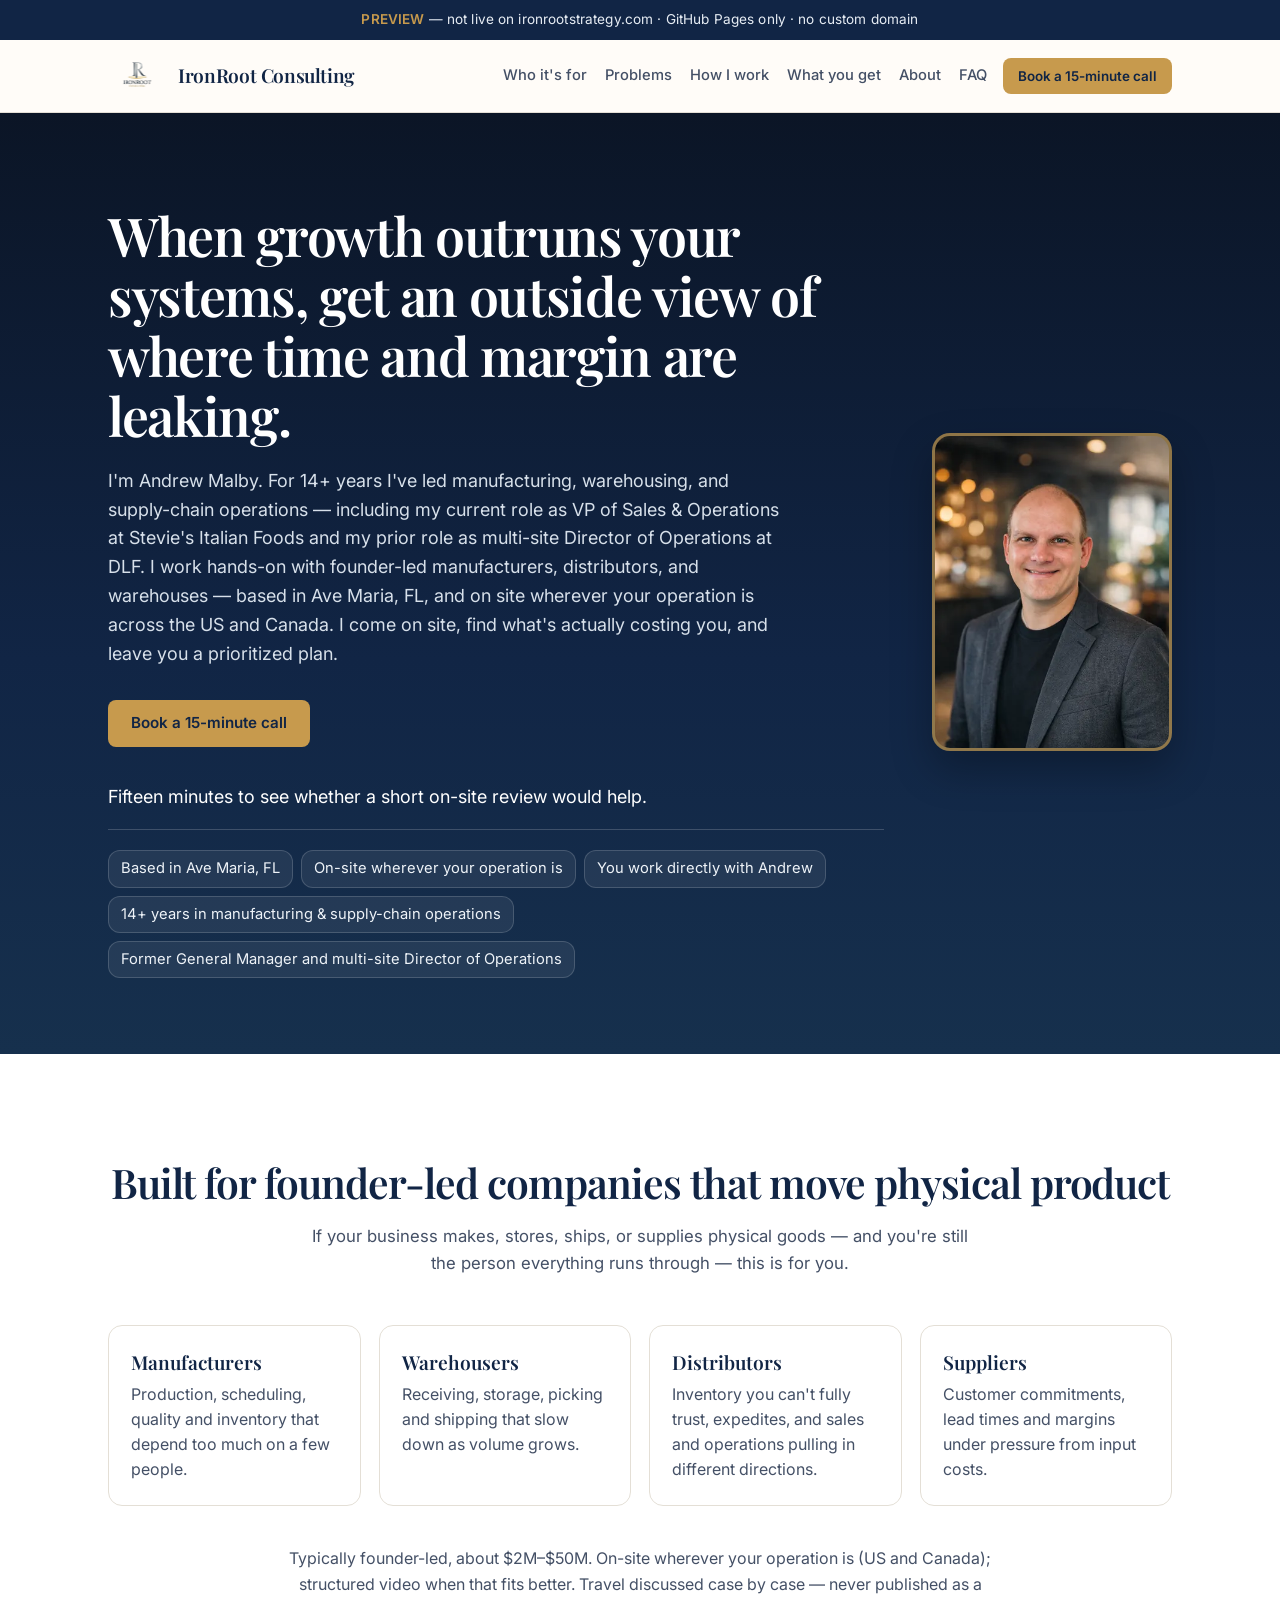
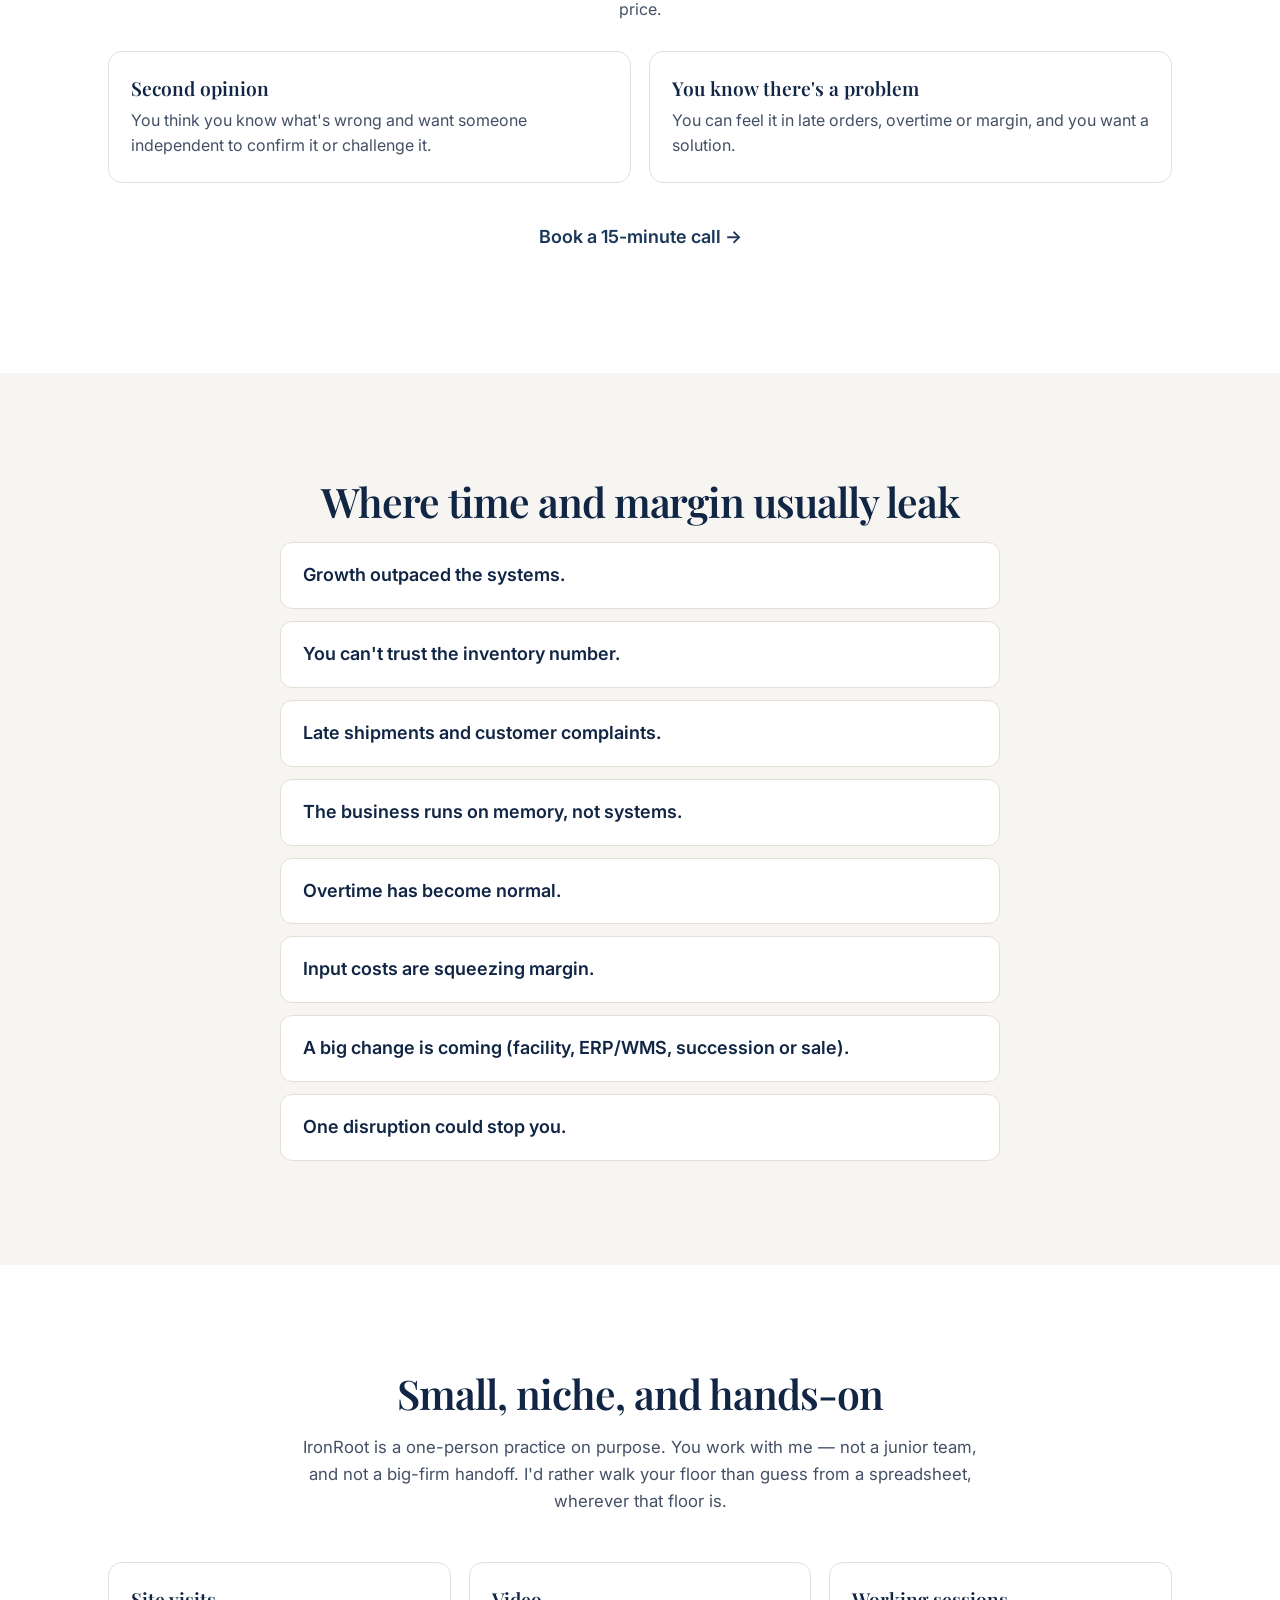
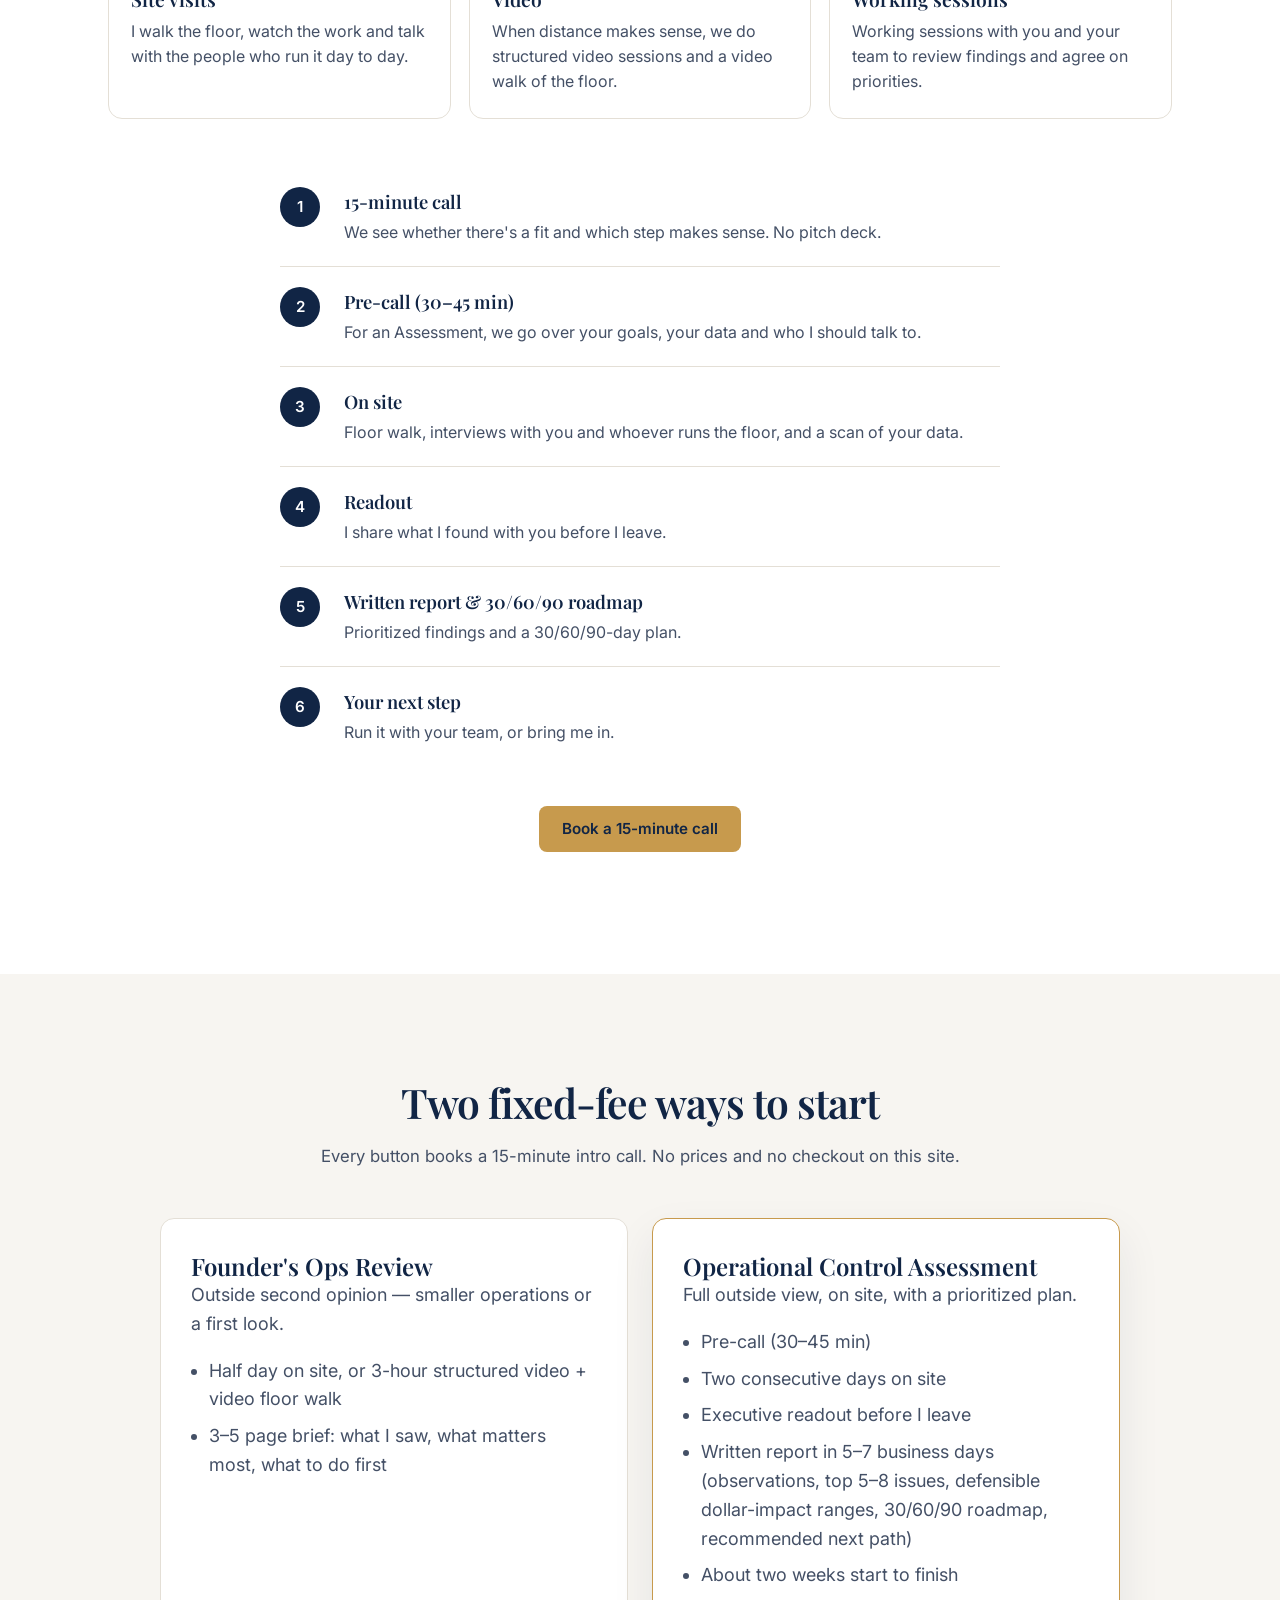
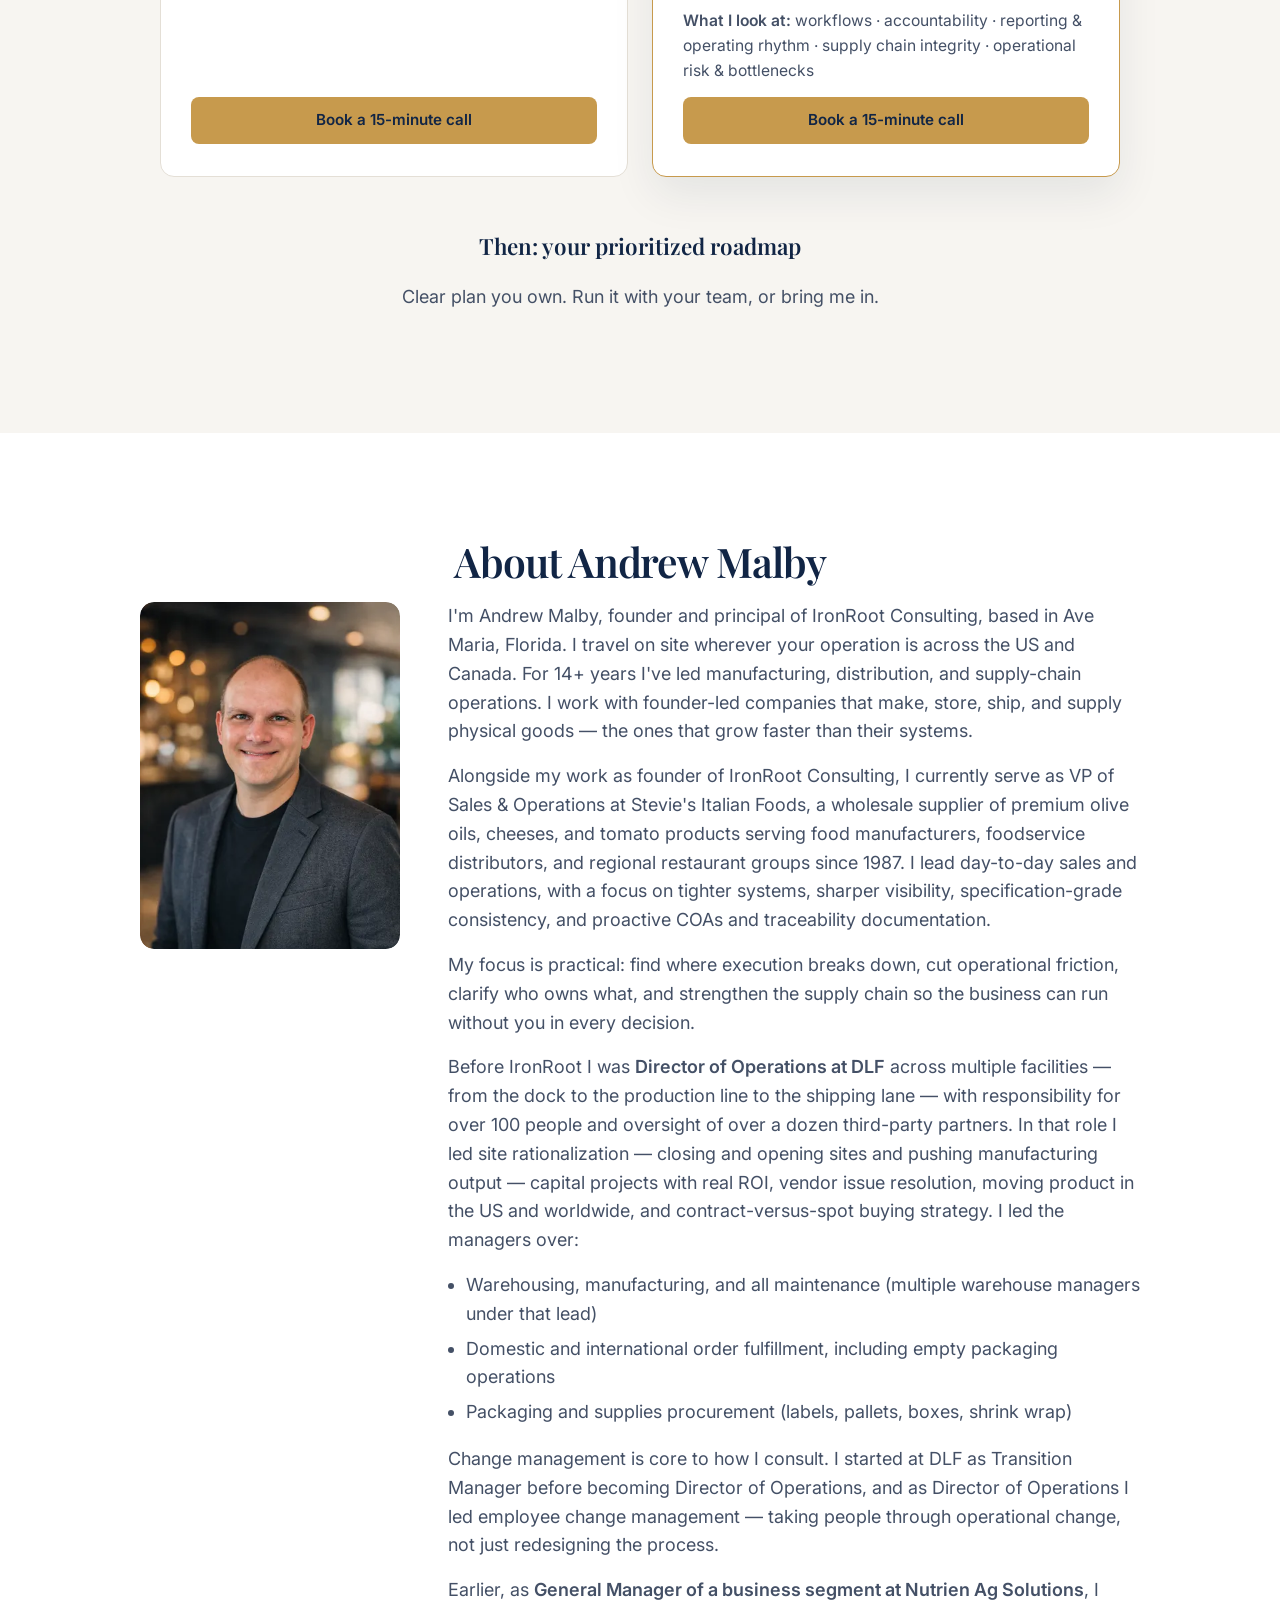
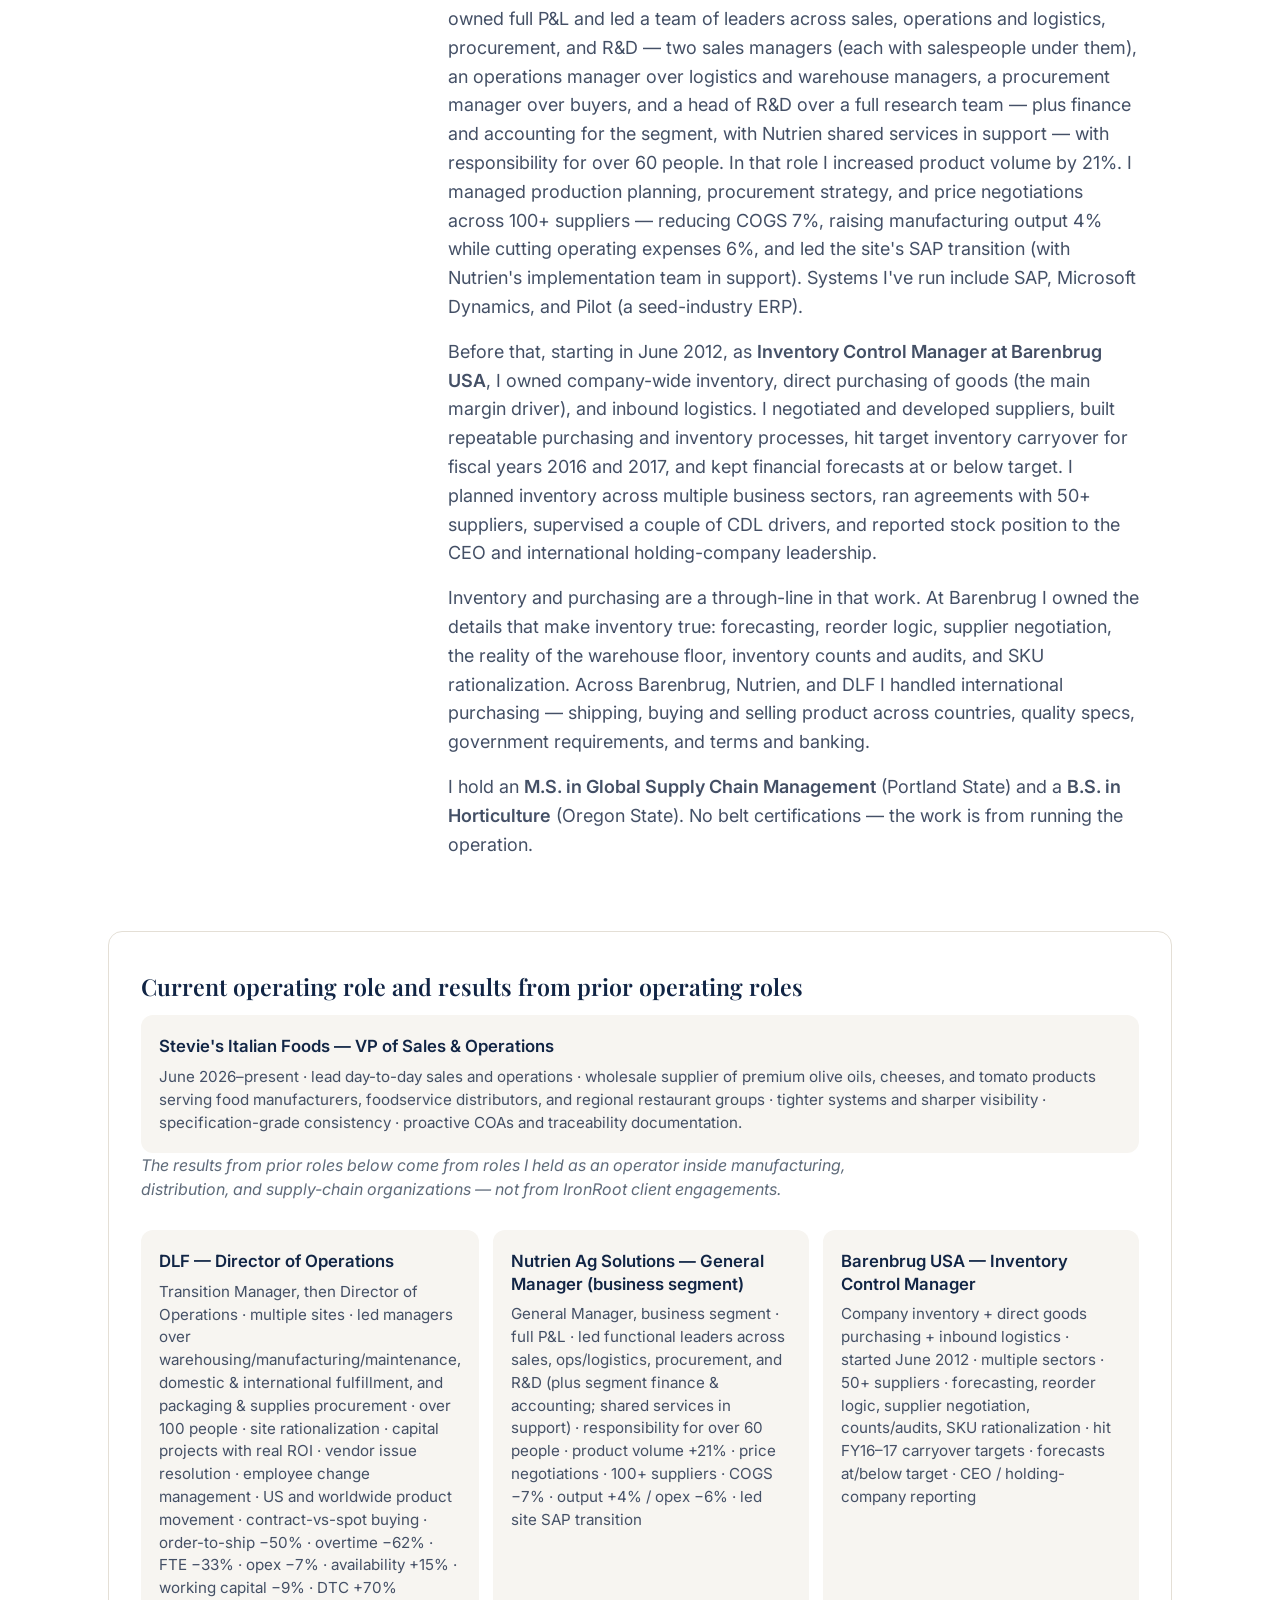
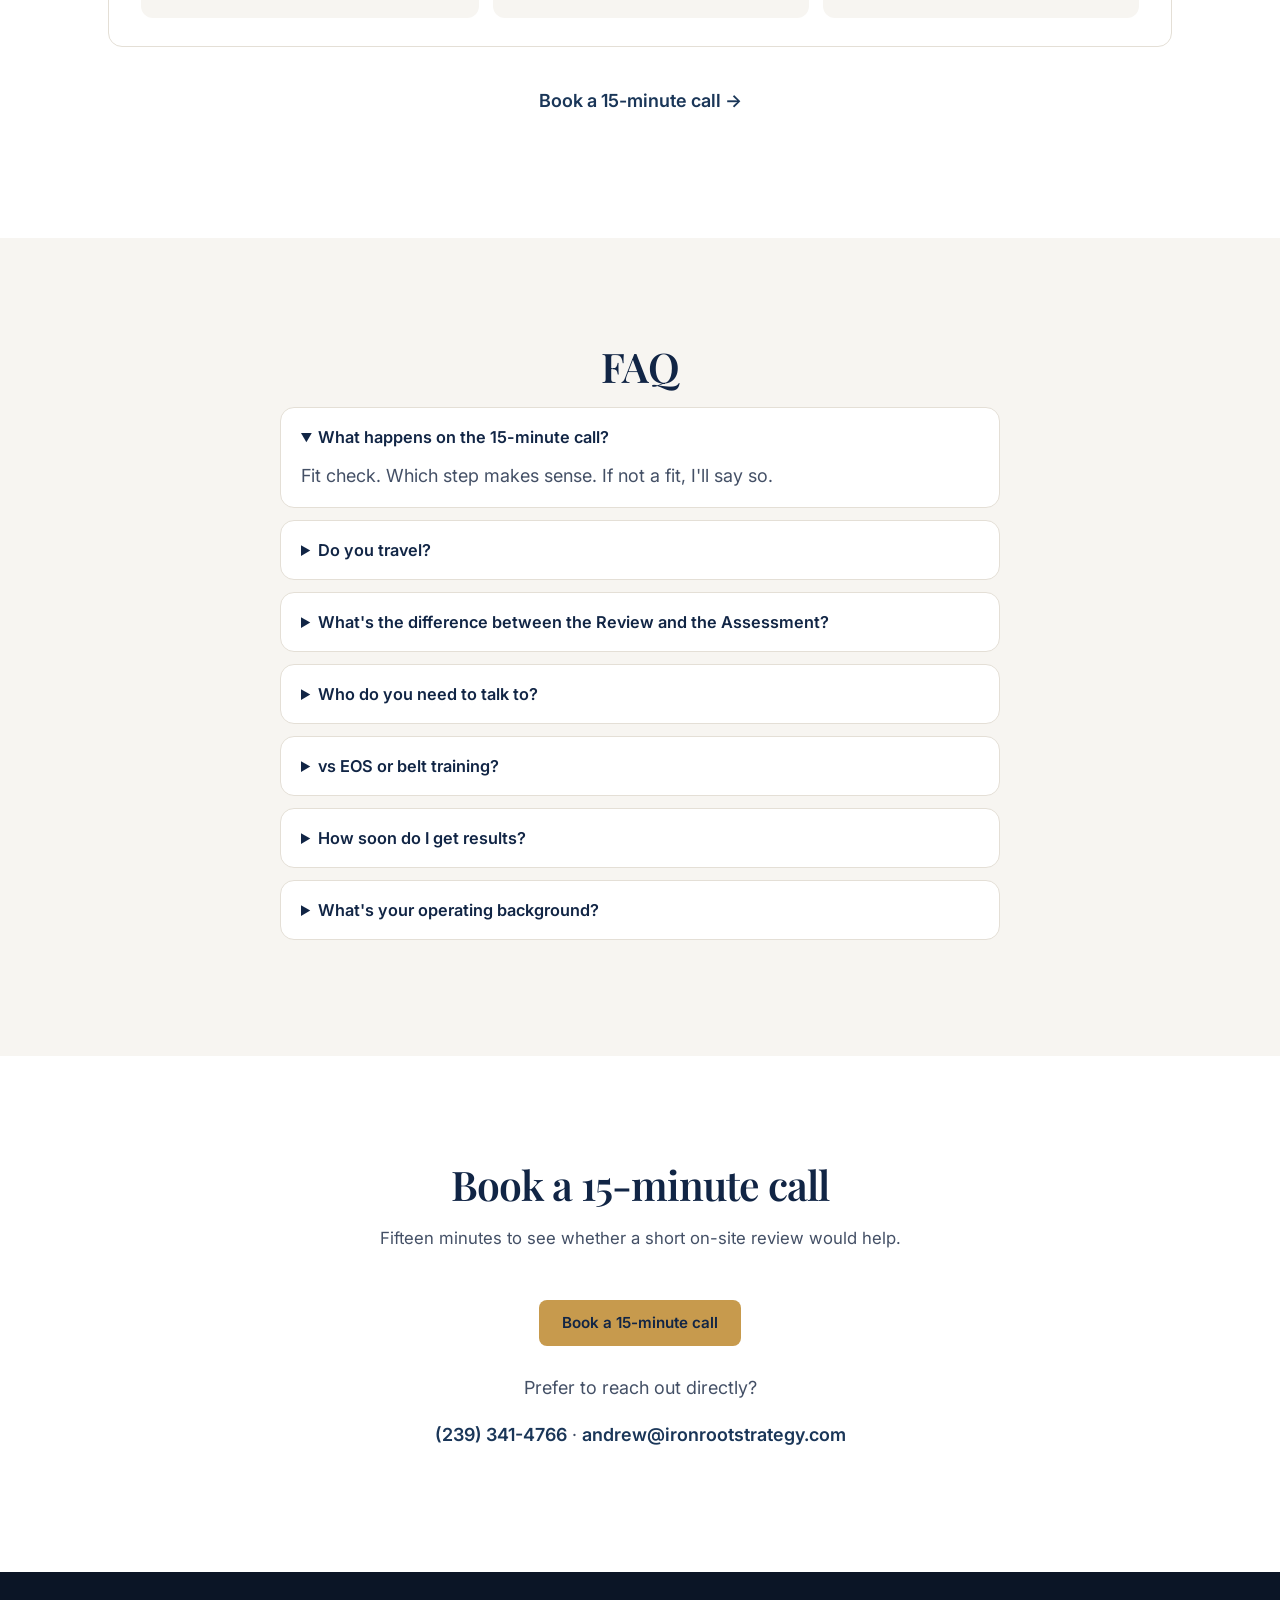
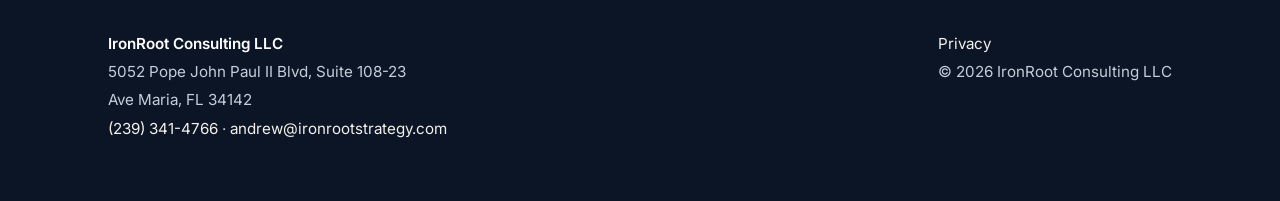
==== commit 109a0bde: "Apply Copy v2 preview wording for 15-minute calls and Stevie's role. Update intro and session copy f" ====
--- a/index.html
+++ b/index.html
@@ -4,9 +4,9 @@
 <meta charset="utf-8">
 <meta name="viewport" content="width=device-width, initial-scale=1">
 <title>IronRoot Consulting – Operations Advisor for Founder-Led Companies</title>
-<meta name="description" content="Hands-on operations reviews for founder-led manufacturers, distributors, and warehouses — on site across the US and Canada. Book a 5-minute call with Andrew Malby.">
+<meta name="description" content="Hands-on operations reviews for founder-led manufacturers, distributors, and warehouses — on site across the US and Canada. Book a 15-minute call with Andrew Malby.">
 <meta property="og:title" content="When growth outruns your systems, get an outside view.">
-<meta property="og:description" content="On-site operations reviews for founder-led manufacturers, distributors, and warehouses across the US and Canada. Book a 5-minute call.">
+<meta property="og:description" content="On-site operations reviews for founder-led manufacturers, distributors, and warehouses across the US and Canada. Book a 15-minute call.">
 <meta property="og:type" content="website">
 <link rel="canonical" href="https://ironrootstrategy.com/">
 <link rel="icon" href="favicon.svg" type="image/svg+xml">
@@ -34,7 +34,7 @@
       <a href="#about">About</a>
       <a href="#faq">FAQ</a>
     </div></details>
-    <a class="btn nav" href="https://calendar.app.google/rnamZXdXAbJXoZ3T8" target="_blank" rel="noopener">Book a 5-minute call</a>
+    <a class="btn nav" href="https://calendar.app.google/rnamZXdXAbJXoZ3T8" target="_blank" rel="noopener">Book a 15-minute call</a>
   </nav>
 </div></header>
 
@@ -42,11 +42,11 @@
 <section class="hero"><div class="wrap hero-layout">
   <div class="hero-copy">
   <h1>When growth outruns your systems, get an outside view of where time and margin are leaking.</h1>
-  <p class="sub">I'm Andrew Malby. For 14+ years I led manufacturing, warehousing, and supply-chain operations — including as multi-site Director of Operations at DLF. I work hands-on with founder-led manufacturers, distributors, and warehouses — based in Ave Maria, FL, and on site wherever your operation is across the US and Canada. I come on site, find what's actually costing you, and leave you a prioritized plan.</p>
+  <p class="sub">I'm Andrew Malby. For 14+ years I've led manufacturing, warehousing, and supply-chain operations — including my current role as VP of Sales &amp; Operations at Stevie's Italian Foods and my prior role as multi-site Director of Operations at DLF. I work hands-on with founder-led manufacturers, distributors, and warehouses — based in Ave Maria, FL, and on site wherever your operation is across the US and Canada. I come on site, find what's actually costing you, and leave you a prioritized plan.</p>
   <div class="actions">
-    <a class="btn" href="https://calendar.app.google/rnamZXdXAbJXoZ3T8" target="_blank" rel="noopener">Book a 5-minute call</a>
-  </div>
-  <p class="hero-note">Five minutes to see whether a short on-site review would help.</p>
+    <a class="btn" href="https://calendar.app.google/rnamZXdXAbJXoZ3T8" target="_blank" rel="noopener">Book a 15-minute call</a>
+  </div>
+  <p class="hero-note">Fifteen minutes to see whether a short on-site review would help.</p>
   <ul class="trust">
     <li>Based in Ave Maria, FL</li>
     <li>On-site wherever your operation is</li>
@@ -77,7 +77,7 @@
     <div class="way"><h3>Second opinion</h3><p>You think you know what's wrong and want someone independent to confirm it or challenge it.</p></div>
     <div class="way"><h3>You know there's a problem</h3><p>You can feel it in late orders, overtime or margin, and you want a solution.</p></div>
   </div>
-  <p class="center"><a href="https://calendar.app.google/rnamZXdXAbJXoZ3T8" target="_blank" rel="noopener">Book a 5-minute call →</a></p>
+  <p class="center"><a href="https://calendar.app.google/rnamZXdXAbJXoZ3T8" target="_blank" rel="noopener">Book a 15-minute call →</a></p>
 </div></section>
 
 <section id="problems" class="alt"><div class="wrap">
@@ -103,19 +103,19 @@
     <div class="mode"><h3>Working sessions</h3><p>Working sessions with you and your team to review findings and agree on priorities.</p></div>
   </div>
   <ol class="steps">
-    <li><h3>5-minute call</h3><p>We see whether there's a fit and which step makes sense. No pitch deck.</p></li>
+    <li><h3>15-minute call</h3><p>We see whether there's a fit and which step makes sense. No pitch deck.</p></li>
     <li><h3>Pre-call (30–45 min)</h3><p>For an Assessment, we go over your goals, your data and who I should talk to.</p></li>
     <li><h3>On site</h3><p>Floor walk, interviews with you and whoever runs the floor, and a scan of your data.</p></li>
     <li><h3>Readout</h3><p>I share what I found with you before I leave.</p></li>
     <li><h3>Written report &amp; 30/60/90 roadmap</h3><p>Prioritized findings and a 30/60/90-day plan.</p></li>
     <li><h3>Your next step</h3><p>Run it with your team, or bring me in.</p></li>
   </ol>
-  <p class="center"><a class="btn" href="https://calendar.app.google/rnamZXdXAbJXoZ3T8" target="_blank" rel="noopener">Book a 5-minute call</a></p>
+  <p class="center"><a class="btn" href="https://calendar.app.google/rnamZXdXAbJXoZ3T8" target="_blank" rel="noopener">Book a 15-minute call</a></p>
 </div></section>
 
 <section id="offer" class="alt"><div class="wrap">
   <h2>Two fixed-fee ways to start</h2>
-  <p class="lead">Every button books a 5-minute intro call. No prices and no checkout on this site.</p>
+  <p class="lead">Every button books a 15-minute intro call. No prices and no checkout on this site.</p>
   <div class="plans">
     <div class="plan">
       <h3>Founder's Ops Review</h3>
@@ -124,7 +124,7 @@
         <li>Half day on site, or 3-hour structured video + video floor walk</li>
         <li>3–5 page brief: what I saw, what matters most, what to do first</li>
       </ul>
-      <a class="btn" href="https://calendar.app.google/rnamZXdXAbJXoZ3T8" target="_blank" rel="noopener">Book a 5-minute call</a>
+      <a class="btn" href="https://calendar.app.google/rnamZXdXAbJXoZ3T8" target="_blank" rel="noopener">Book a 15-minute call</a>
     </div>
     <div class="plan featured">
       <h3>Operational Control Assessment</h3>
@@ -137,7 +137,7 @@
         <li>About two weeks start to finish</li>
       </ul>
       <p class="scope"><strong>What I look at:</strong> workflows · accountability · reporting &amp; operating rhythm · supply chain integrity · operational risk &amp; bottlenecks</p>
-      <a class="btn" href="https://calendar.app.google/rnamZXdXAbJXoZ3T8" target="_blank" rel="noopener">Book a 5-minute call</a>
+      <a class="btn" href="https://calendar.app.google/rnamZXdXAbJXoZ3T8" target="_blank" rel="noopener">Book a 15-minute call</a>
     </div>
   </div>
   <div class="after">
@@ -157,6 +157,7 @@
     </figure>
     <div class="about-copy">
       <p>I'm Andrew Malby, founder and principal of IronRoot Consulting, based in Ave Maria, Florida. I travel on site wherever your operation is across the US and Canada. For 14+ years I've led manufacturing, distribution, and supply-chain operations. I work with founder-led companies that make, store, ship, and supply physical goods — the ones that grow faster than their systems.</p>
+      <p>Alongside my work as founder of IronRoot Consulting, I currently serve as VP of Sales &amp; Operations at Stevie's Italian Foods, a wholesale supplier of premium olive oils, cheeses, and tomato products serving food manufacturers, foodservice distributors, and regional restaurant groups since 1987. I lead day-to-day sales and operations, with a focus on tighter systems, sharper visibility, specification-grade consistency, and proactive COAs and traceability documentation.</p>
       <p>My focus is practical: find where execution breaks down, cut operational friction, clarify who owns what, and strengthen the supply chain so the business can run without you in every decision.</p>
       <p>Before IronRoot I was <strong>Director of Operations at DLF</strong> across multiple facilities — from the dock to the production line to the shipping lane — with responsibility for over 100 people and oversight of over a dozen third-party partners. In that role I led site rationalization — closing and opening sites and pushing manufacturing output — capital projects with real ROI, vendor issue resolution, moving product in the US and worldwide, and contract-versus-spot buying strategy. I led the managers over:</p>
       <ul class="metrics">
@@ -172,8 +173,12 @@
     </div>
   </div>
   <div class="proof" id="proof">
-    <h3>Results from prior operating roles</h3>
-    <p class="note">These results come from roles I held as an operator inside manufacturing, distribution, and supply-chain organizations — not from IronRoot client engagements.</p>
+    <h3>Current operating role and results from prior operating roles</h3>
+    <div class="stat">
+      <h3>Stevie's Italian Foods — VP of Sales &amp; Operations</h3>
+      <p>June 2026–present · lead day-to-day sales and operations · wholesale supplier of premium olive oils, cheeses, and tomato products serving food manufacturers, foodservice distributors, and regional restaurant groups · tighter systems and sharper visibility · specification-grade consistency · proactive COAs and traceability documentation.</p>
+    </div>
+    <p class="note">The results from prior roles below come from roles I held as an operator inside manufacturing, distribution, and supply-chain organizations — not from IronRoot client engagements.</p>
     <div class="stat-grid">
       <div class="stat">
         <h3>DLF — Director of Operations</h3>
@@ -189,26 +194,26 @@
       </div>
     </div>
   </div>
-  <p class="center"><a href="https://calendar.app.google/rnamZXdXAbJXoZ3T8" target="_blank" rel="noopener">Book a 5-minute call →</a></p>
+  <p class="center"><a href="https://calendar.app.google/rnamZXdXAbJXoZ3T8" target="_blank" rel="noopener">Book a 15-minute call →</a></p>
 </div></section>
 
 <section id="faq" class="alt"><div class="wrap">
   <h2>FAQ</h2>
   <div class="faq">
-    <details open><summary>What happens on the 5-minute call?</summary><p>Fit check. Which step makes sense. If not a fit, I'll say so.</p></details>
+    <details open><summary>What happens on the 15-minute call?</summary><p>Fit check. Which step makes sense. If not a fit, I'll say so.</p></details>
     <details><summary>Do you travel?</summary><p>Yes. Based in Ave Maria, FL; on-site anywhere in the US and Canada. Travel is discussed up front for each engagement — never published as a price or fixed terms. Founder's Ops Review can be structured video + video floor walk when that fits better.</p></details>
     <details><summary>What's the difference between the Review and the Assessment?</summary><p>The Review is a half-day second opinion and a short brief. The Assessment is two days on site, with a readout and a written 30/60/90 roadmap.</p></details>
     <details><summary>Who do you need to talk to?</summary><p>You, plus whoever runs the floor. The Assessment may include your ops, warehouse, or plant lead.</p></details>
     <details><summary>vs EOS or belt training?</summary><p>I diagnose the physical operation — flow, inventory, fulfillment, founder dependency — not a leadership OS or belt training.</p></details>
     <details><summary>How soon do I get results?</summary><p>For the Assessment: readout before I leave; written report in 5–7 business days (about two weeks start to finish).</p></details>
-    <details><summary>What's your operating background?</summary><p>14+ years in manufacturing and supply chain. Multi-site Director of Operations at DLF (started as Transition Manager); General Manager of a business segment at Nutrien Ag Solutions (led the site's SAP transition; increased product volume by 21%); Inventory Control Manager at Barenbrug USA starting June 2012 (inventory, direct purchasing, inbound logistics). Systems: SAP, Microsoft Dynamics, Pilot. Detail in About.</p></details>
+    <details><summary>What's your operating background?</summary><p>I currently serve as VP of Sales &amp; Operations at Stevie's Italian Foods, leading day-to-day sales and operations alongside IronRoot Consulting. 14+ years in manufacturing and supply chain. Multi-site Director of Operations at DLF (started as Transition Manager); General Manager of a business segment at Nutrien Ag Solutions (led the site's SAP transition; increased product volume by 21%); Inventory Control Manager at Barenbrug USA starting June 2012 (inventory, direct purchasing, inbound logistics). Systems: SAP, Microsoft Dynamics, Pilot. Detail in About.</p></details>
   </div>
 </div></section>
 
 <section id="contact" class="cta-final"><div class="wrap">
-  <h2>Book a 5-minute call</h2>
-  <p class="lead">Five minutes to see whether a short on-site review would help.</p>
-  <p><a class="btn" href="https://calendar.app.google/rnamZXdXAbJXoZ3T8" target="_blank" rel="noopener">Book a 5-minute call</a></p>
+  <h2>Book a 15-minute call</h2>
+  <p class="lead">Fifteen minutes to see whether a short on-site review would help.</p>
+  <p><a class="btn" href="https://calendar.app.google/rnamZXdXAbJXoZ3T8" target="_blank" rel="noopener">Book a 15-minute call</a></p>
   <div class="contact">
     <p>Prefer to reach out directly?</p>
     <p><a href="tel:+12393414766">(239) 341-4766</a> · <a href="mailto:andrew@ironrootstrategy.com">andrew@ironrootstrategy.com</a></p>
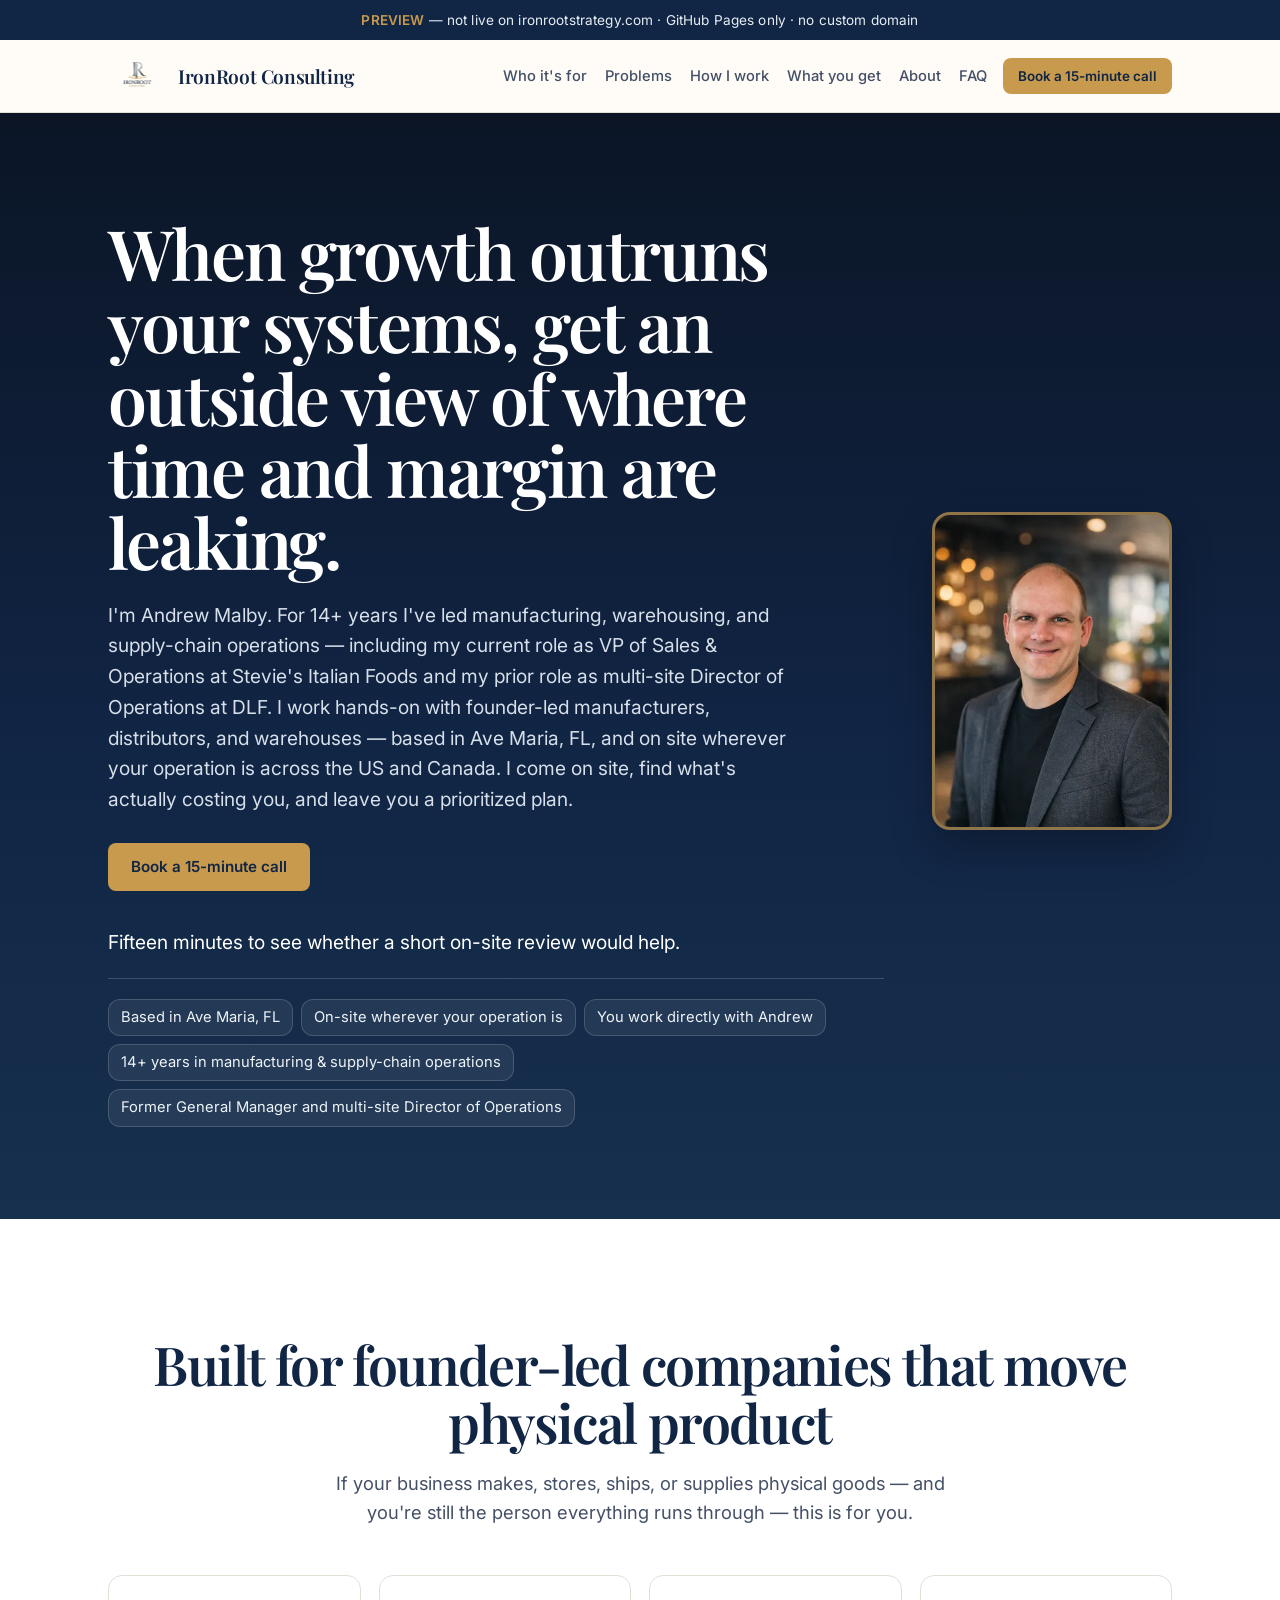
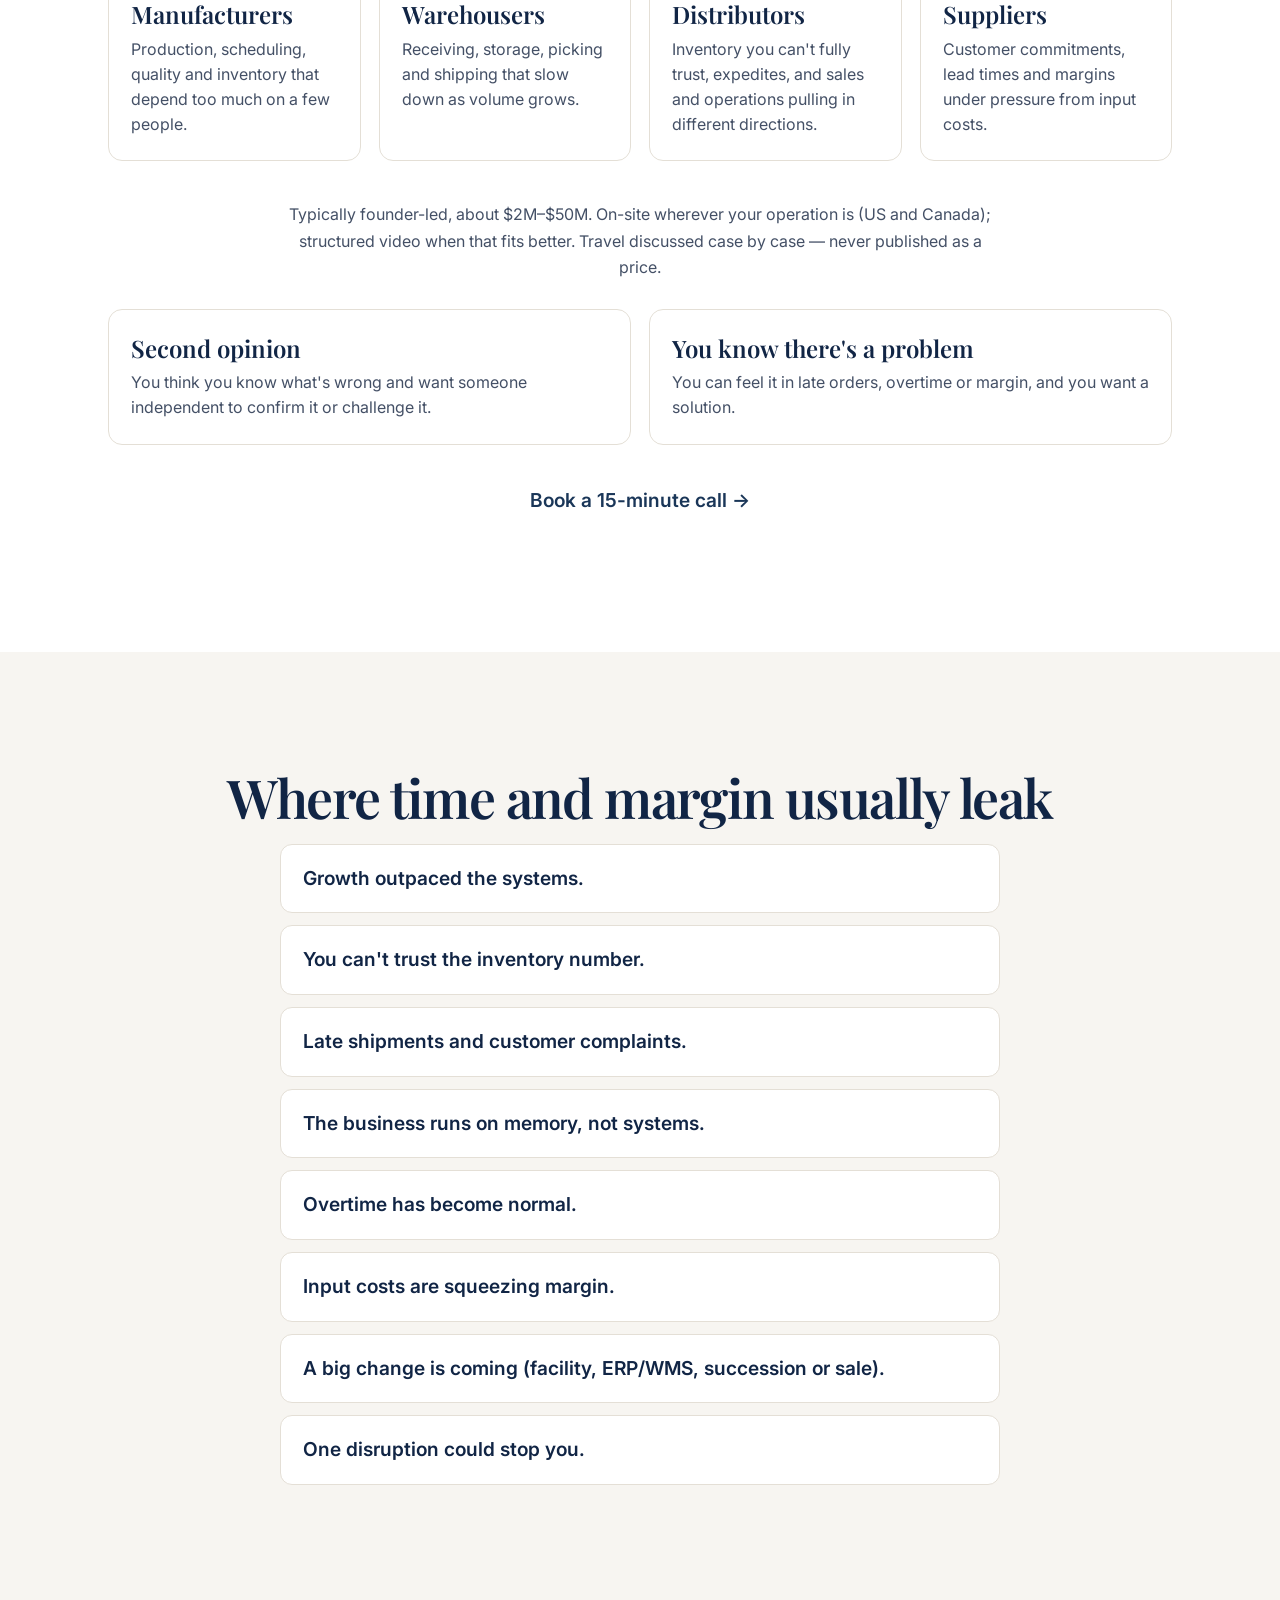
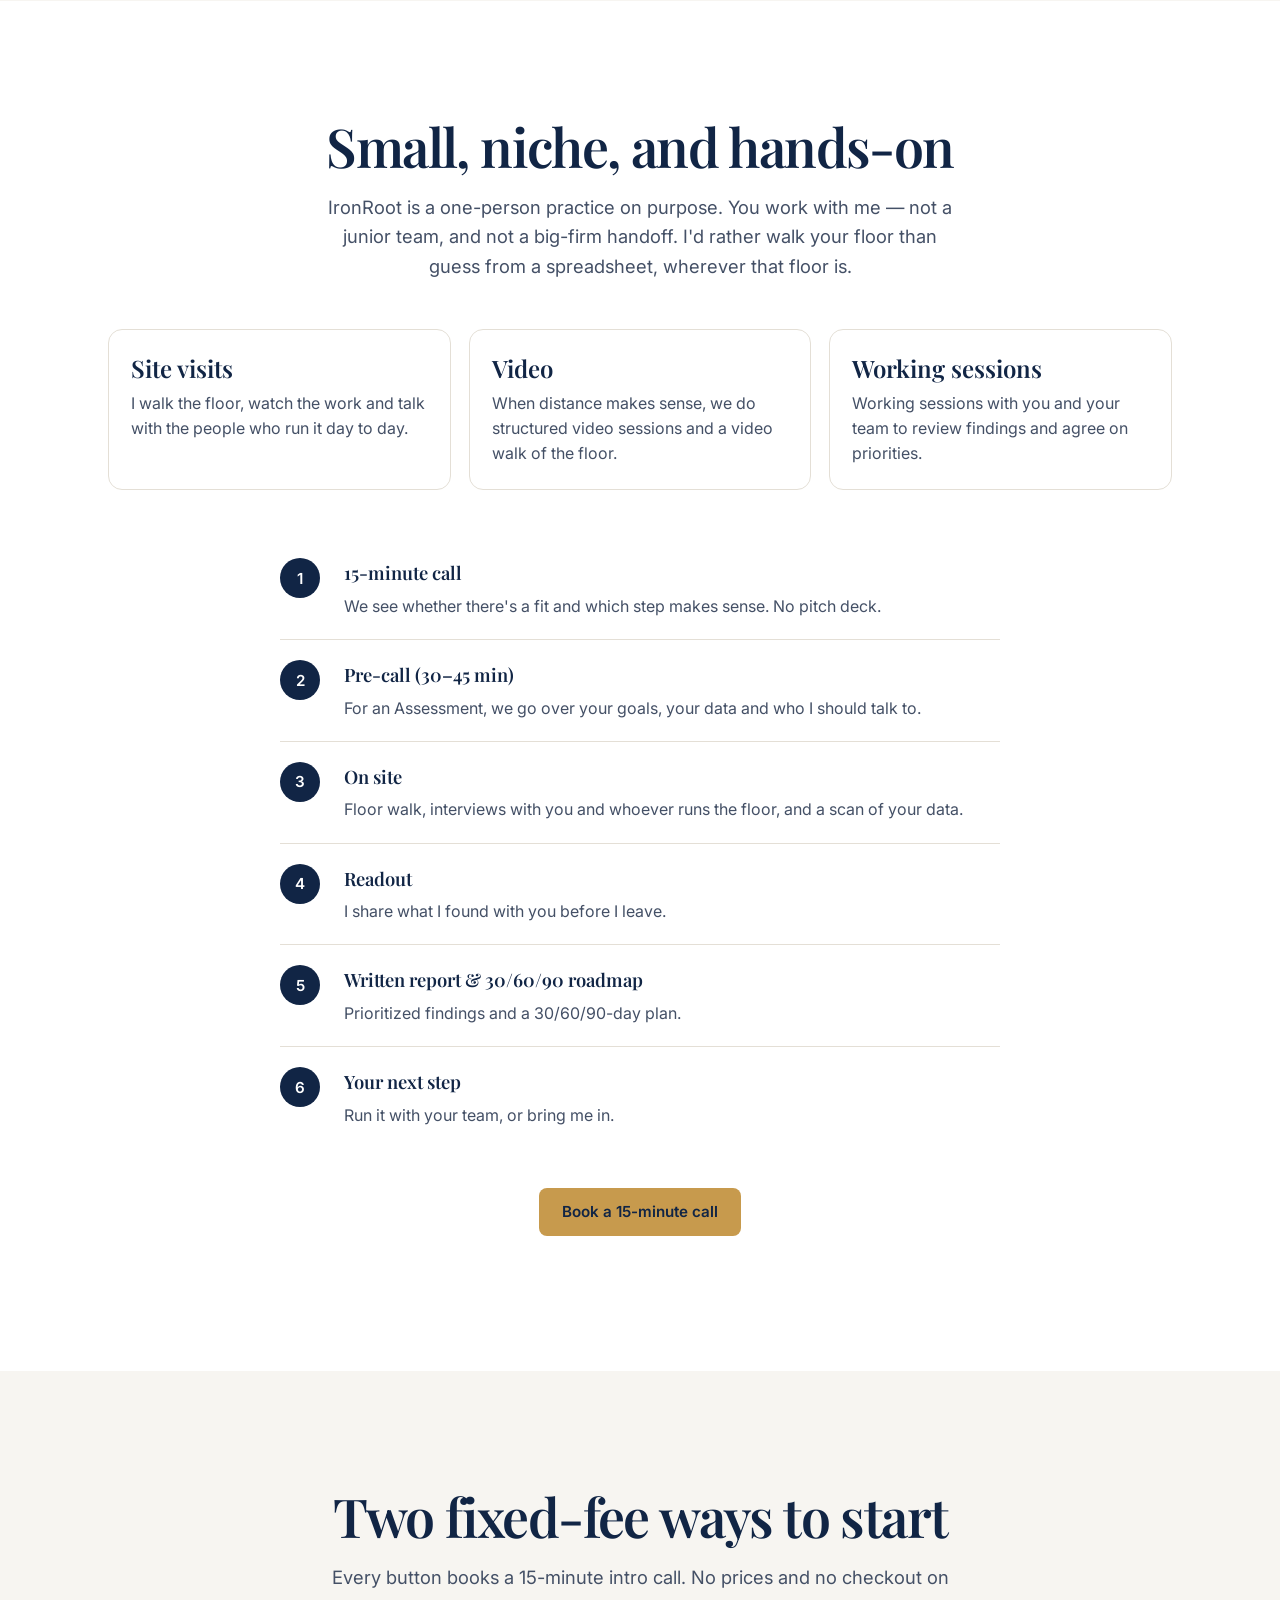
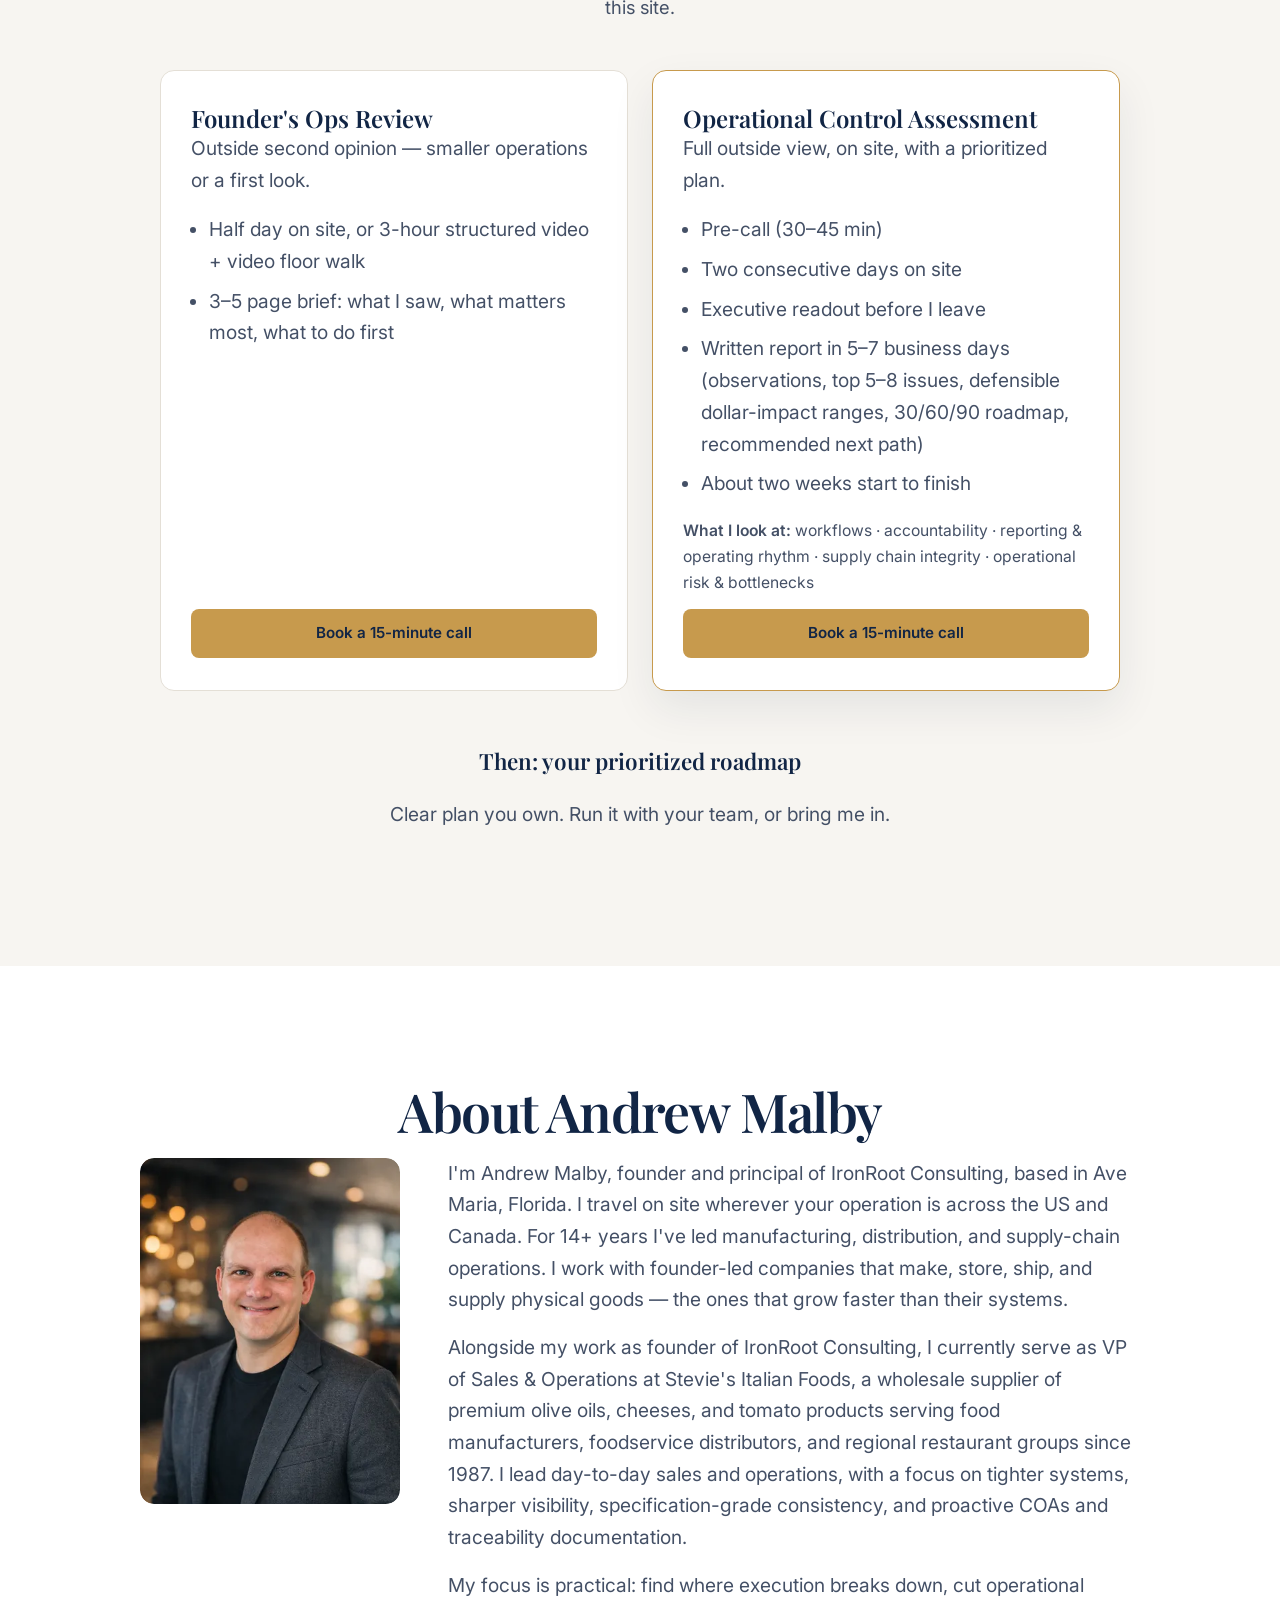
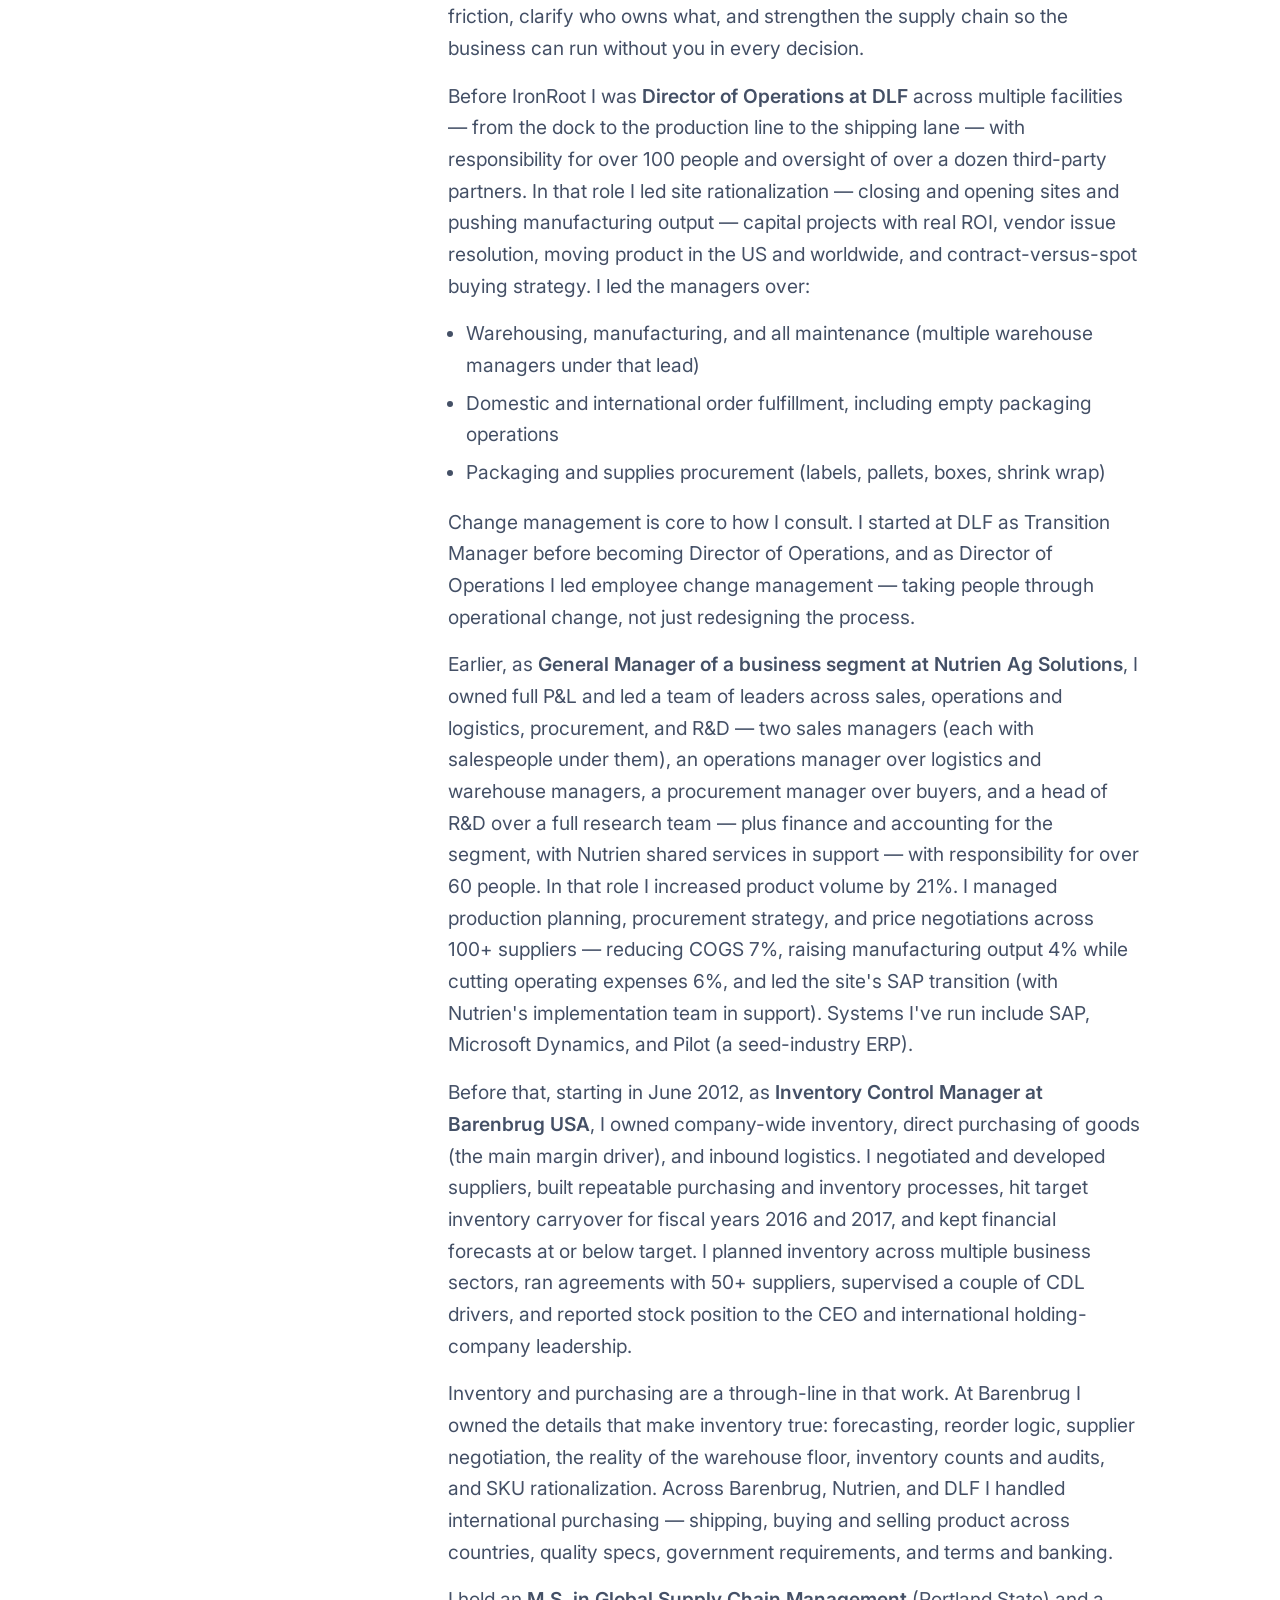
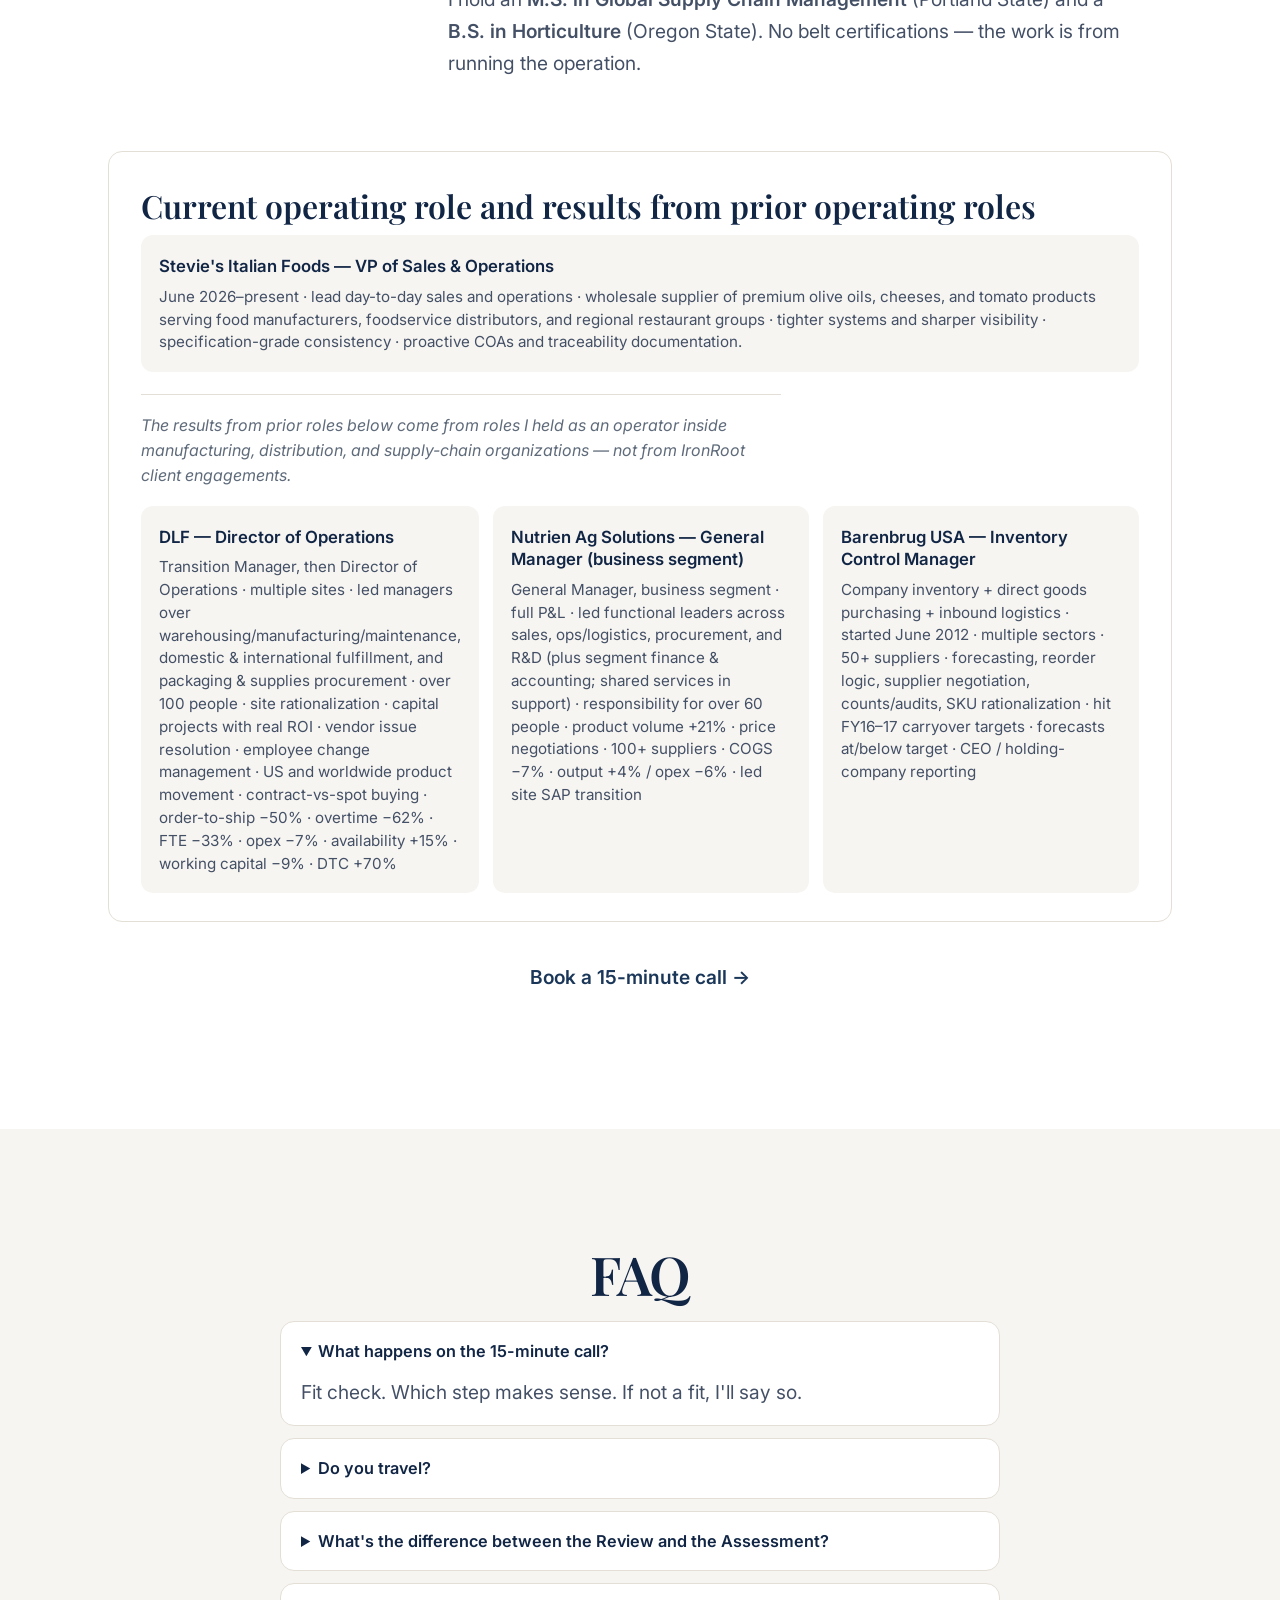
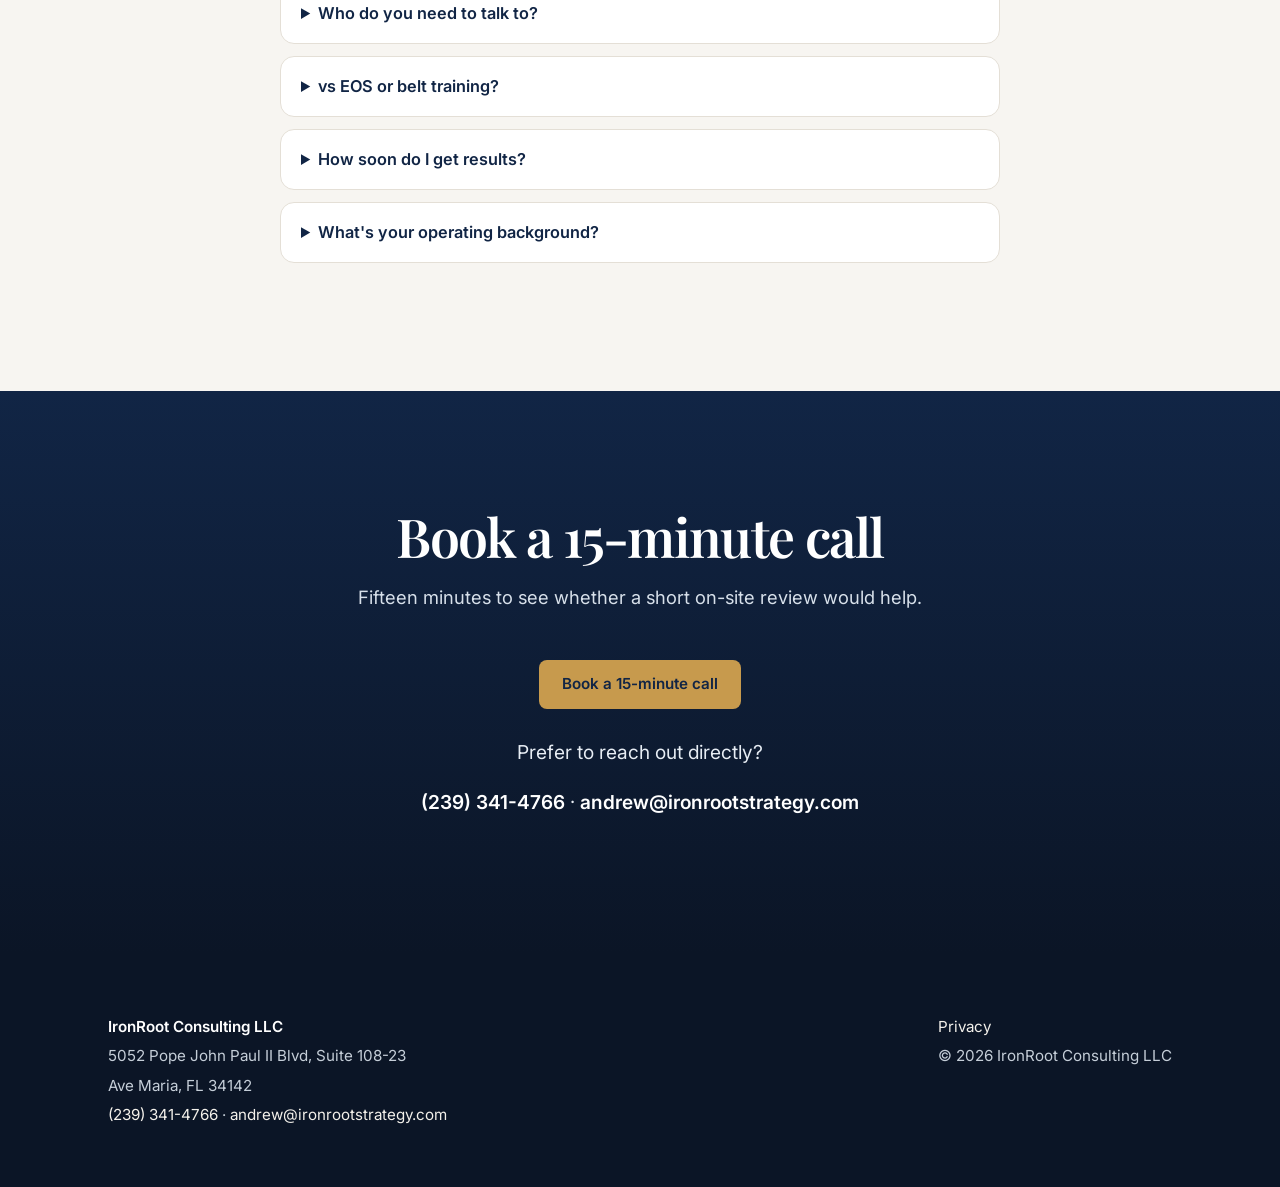
==== commit 1e17c7a6: "Improve the phone layout, type scale, and motion. Scale headings and spacing for small screens, open" ====
--- a/index.html
+++ b/index.html
@@ -57,8 +57,8 @@
   </div>
   <figure class="hero-portrait">
     <picture>
-      <source type="image/webp" srcset="assets/andrew-malby-390.webp 390w, assets/andrew-malby.webp 780w" sizes="(max-width: 860px) 168px, 240px">
-      <img src="assets/andrew-malby.jpg" srcset="assets/andrew-malby-390.jpg 390w, assets/andrew-malby.jpg 780w" sizes="(max-width: 860px) 168px, 240px" width="780" height="1040" alt="Andrew Malby, founder of IronRoot Consulting" decoding="async">
+      <source type="image/webp" srcset="assets/andrew-malby-390.webp 390w, assets/andrew-malby.webp 780w" sizes="(max-width: 900px) 62vw, 240px">
+      <img src="assets/andrew-malby.jpg" srcset="assets/andrew-malby-390.jpg 390w, assets/andrew-malby.jpg 780w" sizes="(max-width: 900px) 62vw, 240px" width="780" height="1040" alt="Andrew Malby, founder of IronRoot Consulting" decoding="async">
     </picture>
   </figure>
 </div></section>
@@ -151,8 +151,8 @@
   <div class="about-grid">
     <figure class="about-photo">
       <picture>
-        <source type="image/webp" srcset="assets/andrew-malby-390.webp 390w, assets/andrew-malby.webp 780w" sizes="(max-width: 720px) 240px, 260px">
-        <img src="assets/andrew-malby.jpg" srcset="assets/andrew-malby-390.jpg 390w, assets/andrew-malby.jpg 780w" sizes="(max-width: 720px) 240px, 260px" width="780" height="1040" alt="Andrew Malby, founder of IronRoot Consulting" loading="lazy" decoding="async">
+        <source type="image/webp" srcset="assets/andrew-malby-390.webp 390w, assets/andrew-malby.webp 780w" sizes="(max-width: 900px) 72vw, 260px">
+        <img src="assets/andrew-malby.jpg" srcset="assets/andrew-malby-390.jpg 390w, assets/andrew-malby.jpg 780w" sizes="(max-width: 900px) 72vw, 260px" width="780" height="1040" alt="Andrew Malby, founder of IronRoot Consulting" loading="lazy" decoding="async">
       </picture>
     </figure>
     <div class="about-copy">
@@ -233,5 +233,33 @@
     <p>© 2026 IronRoot Consulting LLC</p>
   </div>
 </div></footer>
+<script>
+(function () {
+  var menu = document.querySelector(".nav-more");
+  if (menu) {
+    menu.querySelectorAll("a").forEach(function (link) {
+      link.addEventListener("click", function () { menu.open = false; });
+    });
+    document.addEventListener("keydown", function (event) {
+      if (event.key === "Escape") menu.open = false;
+    });
+  }
+  if (window.matchMedia("(prefers-reduced-motion: reduce)").matches) return;
+  if (!("IntersectionObserver" in window)) return;
+  document.documentElement.classList.add("js-motion");
+  var observer = new IntersectionObserver(function (entries) {
+    entries.forEach(function (entry) {
+      if (!entry.isIntersecting) return;
+      entry.target.classList.add("is-in");
+      observer.unobserve(entry.target);
+    });
+  }, { threshold: 0, rootMargin: "0px 0px -8% 0px" });
+  document.querySelectorAll("main > section:not(.hero)").forEach(function (node) {
+    if (node.getBoundingClientRect().top < window.innerHeight * 0.92) node.classList.add("is-in");
+    node.classList.add("reveal");
+    observer.observe(node);
+  });
+})();
+</script>
 </body>
 </html>
--- a/styles.css
+++ b/styles.css
@@ -17,14 +17,14 @@
 body{
   margin:0;
   font-family:Inter,system-ui,-apple-system,Segoe UI,Roboto,sans-serif;
-  font-size:18px;
+  font-size:clamp(1.02rem,0.35vw + 0.96rem,1.2rem);
   color:var(--ink);
   background:var(--white);
-  line-height:1.6;
+  line-height:1.65;
   -webkit-font-smoothing:antialiased;
 }
 h1,h2,h3,.brand{font-family:"Playfair Display",Georgia,serif;font-weight:600}
-h1,h2{letter-spacing:-.025em}
+h1,h2{letter-spacing:-.03em}
 strong{font-weight:600}
 a{color:var(--navy-2);text-underline-offset:3px}
 a:hover{color:var(--navy)}
@@ -38,7 +38,7 @@
 .confirm{display:inline-block;background:#fef3c7;color:#92400e;border:1px solid #f59e0b;font-size:.72rem;font-weight:600;padding:2px 8px;border-radius:4px;margin-left:6px;vertical-align:middle;letter-spacing:.01em;line-height:1.4;font-family:Inter,sans-serif}
 .confirm-block{background:#fffbeb;border-left:3px solid var(--gold);padding:12px 16px;margin:16px 0;font-size:.95rem;color:#78350f;line-height:1.5}
 
-header.top{position:sticky;top:0;z-index:20;background:rgba(255,252,248,.94);backdrop-filter:blur(10px);border-bottom:1px solid var(--line)}
+header.top{position:sticky;top:0;z-index:20;background:#fffcf8;border-bottom:1px solid var(--line)}
 .top .wrap{display:flex;align-items:center;justify-content:space-between;min-height:72px;gap:20px}
 .brand{display:flex;align-items:center;gap:12px;text-decoration:none;color:var(--navy);font-size:1.2rem;letter-spacing:-.02em;line-height:1.1}
 .brand img{height:40px;width:auto;object-fit:contain;object-position:center;background:transparent}
@@ -46,18 +46,22 @@
 nav a{color:var(--slate);text-decoration:none;margin-left:16px;font-size:.92rem;font-family:Inter,sans-serif;font-weight:500}
 nav a:hover{color:var(--navy)}
 
-.btn{display:inline-block;background:var(--gold);color:var(--navy);text-decoration:none;font-weight:600;padding:13px 22px;border-radius:8px;border:1px solid transparent;cursor:pointer;font-size:.95rem;font-family:Inter,sans-serif;line-height:1.2}
+.btn{display:inline-block;background:var(--gold);color:var(--navy);text-decoration:none;font-weight:600;padding:14px 22px;border-radius:8px;border:1px solid transparent;cursor:pointer;font-size:.95rem;font-family:Inter,sans-serif;line-height:1.2;transition:transform .22s cubic-bezier(.16,.84,.24,1),background .22s ease,color .22s ease,box-shadow .22s ease}
 .btn:hover{background:var(--gold-d);color:#fff}
+@media(hover:hover){
+  .btn:hover{transform:translateY(-2px);box-shadow:0 10px 24px rgba(17,37,69,.18)}
+  .btn:active{transform:translateY(0);box-shadow:none}
+}
 .btn.ghost{background:transparent;color:var(--navy);border-color:#d5d0c6}
 .btn.ghost:hover{border-color:var(--navy);color:var(--navy);background:transparent}
 .btn.nav{margin-left:14px;padding:9px 14px;font-size:.84rem}
 
-.hero{padding:92px 0 76px;background:linear-gradient(180deg,#0B1526 0%,#112545 58%,#16304d 100%);color:#fff}
+.hero{padding:clamp(3.25rem,8vw,6.5rem) 0 clamp(3.5rem,8vw,5.75rem);background:linear-gradient(180deg,#0B1526 0%,#112545 58%,#16304d 100%);color:#fff}
 .hero-layout{display:grid;grid-template-columns:minmax(0,1fr) 240px;gap:40px 48px;align-items:center}
 .hero-portrait{margin:0;width:240px;justify-self:end;border-radius:18px;padding:3px;background:rgba(199,154,77,.7);box-shadow:0 18px 40px rgba(0,0,0,.28)}
 .hero-portrait img{width:100%;height:auto;aspect-ratio:3/4;object-fit:cover;object-position:center 20%;display:block;border-radius:15px}
-.hero h1{font-size:clamp(2.15rem,4.8vw,3.35rem);line-height:1.12;margin:0 0 22px;max-width:18em;color:#fff;font-weight:600}
-.hero .sub{font-size:1.125rem;line-height:1.6;color:#d7e0ea;max-width:680px;margin:0 0 32px;font-family:Inter,sans-serif;font-weight:400}
+.hero h1{font-size:clamp(2.5rem,12vw,4.35rem);line-height:1.04;margin:0 0 22px;max-width:14em;color:#fff;font-weight:600}
+.hero .sub{font-size:clamp(1.02rem,2.2vw,1.2rem);line-height:1.6;color:#d7e0ea;max-width:680px;margin:0 0 28px;font-family:Inter,sans-serif;font-weight:400}
 .hero .actions{display:flex;gap:14px;flex-wrap:wrap;margin:0 0 36px}
 .hero .btn.ghost{border-color:rgba(255,255,255,.42);color:#fff}
 .hero .btn.ghost:hover{border-color:var(--gold);color:#fff;background:rgba(199,154,77,.14)}
@@ -66,15 +70,15 @@
 .hero-note{max-width:720px;margin-top:22px}
 
 section{padding:72px 0}
-main > section{padding:104px 0}
+main > section{padding:clamp(5.25rem,11vw,7.25rem) 0}
 section.alt{background:var(--bg)}
-h2{font-size:clamp(1.85rem,3.2vw,2.55rem);color:var(--navy);margin:0 0 16px;text-align:center;line-height:1.2}
-.lead{text-align:center;color:var(--slate);max-width:680px;margin:0 auto 48px;font-size:1.05rem}
+h2{font-size:clamp(2.2rem,9.4vw,3.35rem);color:var(--navy);margin:0 0 18px;text-align:center;line-height:1.08}
+.lead{text-align:center;color:var(--slate);max-width:40rem;margin:0 auto 48px;font-size:clamp(1.02rem,2.4vw,1.15rem);line-height:1.6}
 
 .tiles{display:grid;grid-template-columns:repeat(4,1fr);gap:18px}
 .tile,.way,.mode,.plan,.proof,.faq details{background:#fff;border:1px solid var(--line);border-radius:14px}
 .tile{padding:24px 22px}
-.tile h3,.way h3,.mode h3{margin:0 0 8px;font-size:1.2rem;color:var(--navy);line-height:1.25}
+.tile h3,.way h3,.mode h3{margin:0 0 8px;font-size:clamp(1.25rem,4.2vw,1.5rem);color:var(--navy);line-height:1.2}
 .tile p,.way p,.mode p{margin:0;color:var(--slate);font-size:1rem;line-height:1.55}
 .two-ways{display:grid;grid-template-columns:1fr 1fr;gap:18px;margin-top:28px}
 .way{padding:24px 22px}
@@ -118,8 +122,10 @@
 .metrics{margin:4px 0 18px;padding-left:18px;color:var(--slate);max-width:720px}
 .metrics li{margin-bottom:6px}
 .proof{padding:36px 32px 28px;margin-top:56px}
-.proof h3{margin:0 0 10px;color:var(--navy);font-size:1.45rem}
-.proof .note{font-style:italic;color:var(--muted);font-size:1rem;line-height:1.55;margin:0 0 28px;max-width:720px}
+.proof h3{margin:0 0 10px;color:var(--navy);font-size:clamp(1.5rem,5.6vw,2rem);line-height:1.15}
+.proof > .stat{margin:8px 0 0}
+.proof > .stat + .note{margin-top:22px;padding-top:18px;border-top:1px solid var(--line)}
+.proof .note{font-style:italic;color:var(--muted);font-size:1rem;line-height:1.55;margin:0 0 18px;max-width:40rem}
 .stat-grid{display:grid;grid-template-columns:repeat(3,1fr);gap:14px}
 .stat{background:var(--bg);border-radius:12px;padding:20px 18px 18px}
 .stat-num{margin:0 0 8px;font-family:"Playfair Display",Georgia,serif;font-weight:600;font-size:2.15rem;line-height:1;letter-spacing:-.03em;color:var(--navy)}
@@ -133,9 +139,12 @@
 .faq summary{cursor:pointer;font-weight:600;color:var(--navy);font-family:Inter,sans-serif;font-size:1.02rem}
 .faq details p{margin:12px 0 0;color:var(--slate)}
 
-.cta-final{text-align:center}
-.cta-final .contact{margin-top:28px;color:var(--slate)}
-.cta-final .contact a{font-weight:600;text-decoration:none}
+.cta-final{text-align:center;background:linear-gradient(180deg,#112545 0%,#0B1526 100%);color:#fff}
+.cta-final h2{color:#fff}
+.cta-final .lead{color:#d7e0ea}
+.cta-final .contact{margin-top:28px;color:#e7edf4}
+.cta-final .contact a{font-weight:600;text-decoration:none;color:#fff}
+.cta-final .contact a:hover{color:var(--gold)}
 .calendar-note{max-width:560px;margin:22px auto}
 
 footer{background:var(--deep);color:#c5ced8;padding:56px 0;font-size:.95rem}
@@ -146,27 +155,53 @@
 footer strong{color:#fff}
 
 .nav-more{display:none;margin-left:8px;font-family:Inter,sans-serif;position:relative}
-.nav-more > summary{list-style:none;cursor:pointer;color:var(--navy);font-weight:600;font-size:.9rem;padding:8px 12px;border:1px solid var(--line);border-radius:8px;background:#fff}
+.nav-more > summary{list-style:none;cursor:pointer;color:var(--navy);font-weight:600;font-size:.95rem;padding:10px 14px;min-height:44px;border:1px solid var(--line);border-radius:8px;background:#fff;display:inline-flex;align-items:center}
 .nav-more > summary::-webkit-details-marker{display:none}
-.nav-more[open] > summary{background:var(--bg)}
+.nav-more[open] > summary{background:transparent;border-color:transparent;color:transparent;font-size:0;position:fixed;top:16px;right:16px;z-index:80;width:48px;height:48px;padding:0;justify-content:center}
+.nav-more[open] > summary::before,.nav-more[open] > summary::after{content:"";position:absolute;left:12px;right:12px;top:23px;height:2px;background:#fff;border-radius:1px}
+.nav-more[open] > summary::before{transform:rotate(45deg)}
+.nav-more[open] > summary::after{transform:rotate(-45deg)}
 .nav-more .panel{position:absolute;right:0;top:calc(100% + 8px);background:#fff;border:1px solid var(--line);border-radius:12px;padding:8px;min-width:210px;box-shadow:0 16px 36px rgba(11,21,38,.12);display:flex;flex-direction:column;z-index:30}
 .nav-more .panel a{margin:0;padding:10px 12px;color:var(--navy);text-decoration:none;border-radius:8px;font-size:.95rem}
 .nav-more .panel a:hover{background:var(--bg)}
 
-@media(max-width:860px){
-  .hero-layout{grid-template-columns:1fr;justify-items:start}
-  .hero-portrait{order:-1;width:168px;justify-self:start}
+@keyframes fade-up{
+  from{opacity:0;transform:translateY(18px)}
+  to{opacity:1;transform:none}
+}
+.hero-portrait,.hero h1,.hero .sub,.hero .actions,.hero-note,.trust{animation:fade-up .8s cubic-bezier(.16,.84,.24,1) both}
+.hero-portrait{animation-delay:.04s}
+.hero h1{animation-delay:.1s}
+.hero .sub{animation-delay:.18s}
+.hero .actions{animation-delay:.26s}
+.hero-note{animation-delay:.32s}
+.trust{animation-delay:.4s}
+html.js-motion .reveal{opacity:0;transform:translateY(26px);transition:opacity .8s cubic-bezier(.16,.84,.24,1),transform .9s cubic-bezier(.16,.84,.24,1)}
+html.js-motion .reveal.is-in{opacity:1;transform:none}
+@keyframes menu-in{
+  from{opacity:0;transform:translateY(-100%)}
+  to{opacity:1;transform:none}
+}
+@media(max-width:900px){
+  .hero-layout{grid-template-columns:1fr;justify-items:start;gap:28px}
+  .hero-portrait{order:-1;width:min(62vw,230px);justify-self:start}
+  .tiles,.modes,.plans,.about-grid,.two-ways,.stat-grid,.proof .stat-grid{grid-template-columns:1fr}
+  .about-photo{max-width:min(72vw,280px)}
+  .hero .actions .btn,.plan .btn,.cta-final .btn{width:min(100%,420px);text-align:center}
+  .proof{padding:28px 18px 22px}
+  .proof > .stat{margin-bottom:2px}
+  .proof > .stat + .note{margin-top:26px}
+  .wrap{padding:0 20px}
+  .plan{padding:26px 22px}
+  main section[id],#proof{scroll-margin-top:112px}
 }
 @media(max-width:1040px){
   nav > a:not(.btn){display:none}
   .nav-more{display:block}
   .tiles{grid-template-columns:1fr 1fr}
-  .modes{grid-template-columns:1fr}
-  .plans,.about-grid,.two-ways{grid-template-columns:1fr}
+  .modes,.plans,.about-grid,.two-ways{grid-template-columns:1fr}
   .stat-grid{grid-template-columns:1fr 1fr}
-  .about-photo{max-width:240px}
-}
-@media(max-width:720px){
+  .about-photo{max-width:260px}
   .top .wrap{
     display:grid;
     grid-template-columns:minmax(0,1fr) auto;
@@ -182,14 +217,29 @@
   nav{display:contents}
   .nav-more{grid-column:2;grid-row:1;margin:0;justify-self:end}
   .btn.nav{grid-column:1 / -1;grid-row:2;justify-self:end;margin:0}
-  main section[id]{scroll-margin-top:128px}
-  main > section{padding:72px 0}
-  .hero{padding:56px 0 48px}
-  .wrap{padding:0 20px}
-  .tiles{grid-template-columns:1fr}
-  .proof{padding:28px 20px 22px}
-  .plan{padding:26px 22px}
-  .stat-num{font-size:1.85rem}
-  .proof .stat-grid{grid-template-columns:1fr}
-  #proof{scroll-margin-top:128px}
-}
+  .nav-more[open] .panel{
+    position:fixed;inset:0;z-index:70;min-width:0;border:0;border-radius:0;box-shadow:none;
+    background:var(--navy);color:#fff;padding:92px 28px 128px;justify-content:center;gap:2px;
+    animation:menu-in .5s cubic-bezier(.16,.84,.24,1);
+  }
+  .nav-more[open] .panel a{
+    margin:0;padding:10px 0;background:transparent;border-radius:0;color:#fff;
+    font-family:"Playfair Display",Georgia,serif;font-weight:600;
+    font-size:clamp(2.15rem,10vw,3.5rem);line-height:1.05;letter-spacing:-.03em;
+  }
+  .nav-more[open] .panel a:hover{background:transparent;color:var(--gold)}
+  body:has(.nav-more[open]){overflow:hidden}
+  body:has(.nav-more[open]) .btn.nav{
+    position:fixed;left:20px;bottom:22px;z-index:80;width:calc(100% - 40px);margin:0;text-align:center;
+  }
+}
+@media(max-width:900px){
+  .tiles,.stat-grid,.proof .stat-grid{grid-template-columns:1fr}
+  .about-photo{max-width:min(72vw,280px)}
+  main section[id],#proof{scroll-margin-top:156px}
+}
+@media(prefers-reduced-motion:reduce){
+  html{scroll-behavior:auto}
+  *,*::before,*::after{animation:none!important;transition:none!important}
+  html.js-motion .reveal{opacity:1;transform:none}
+}
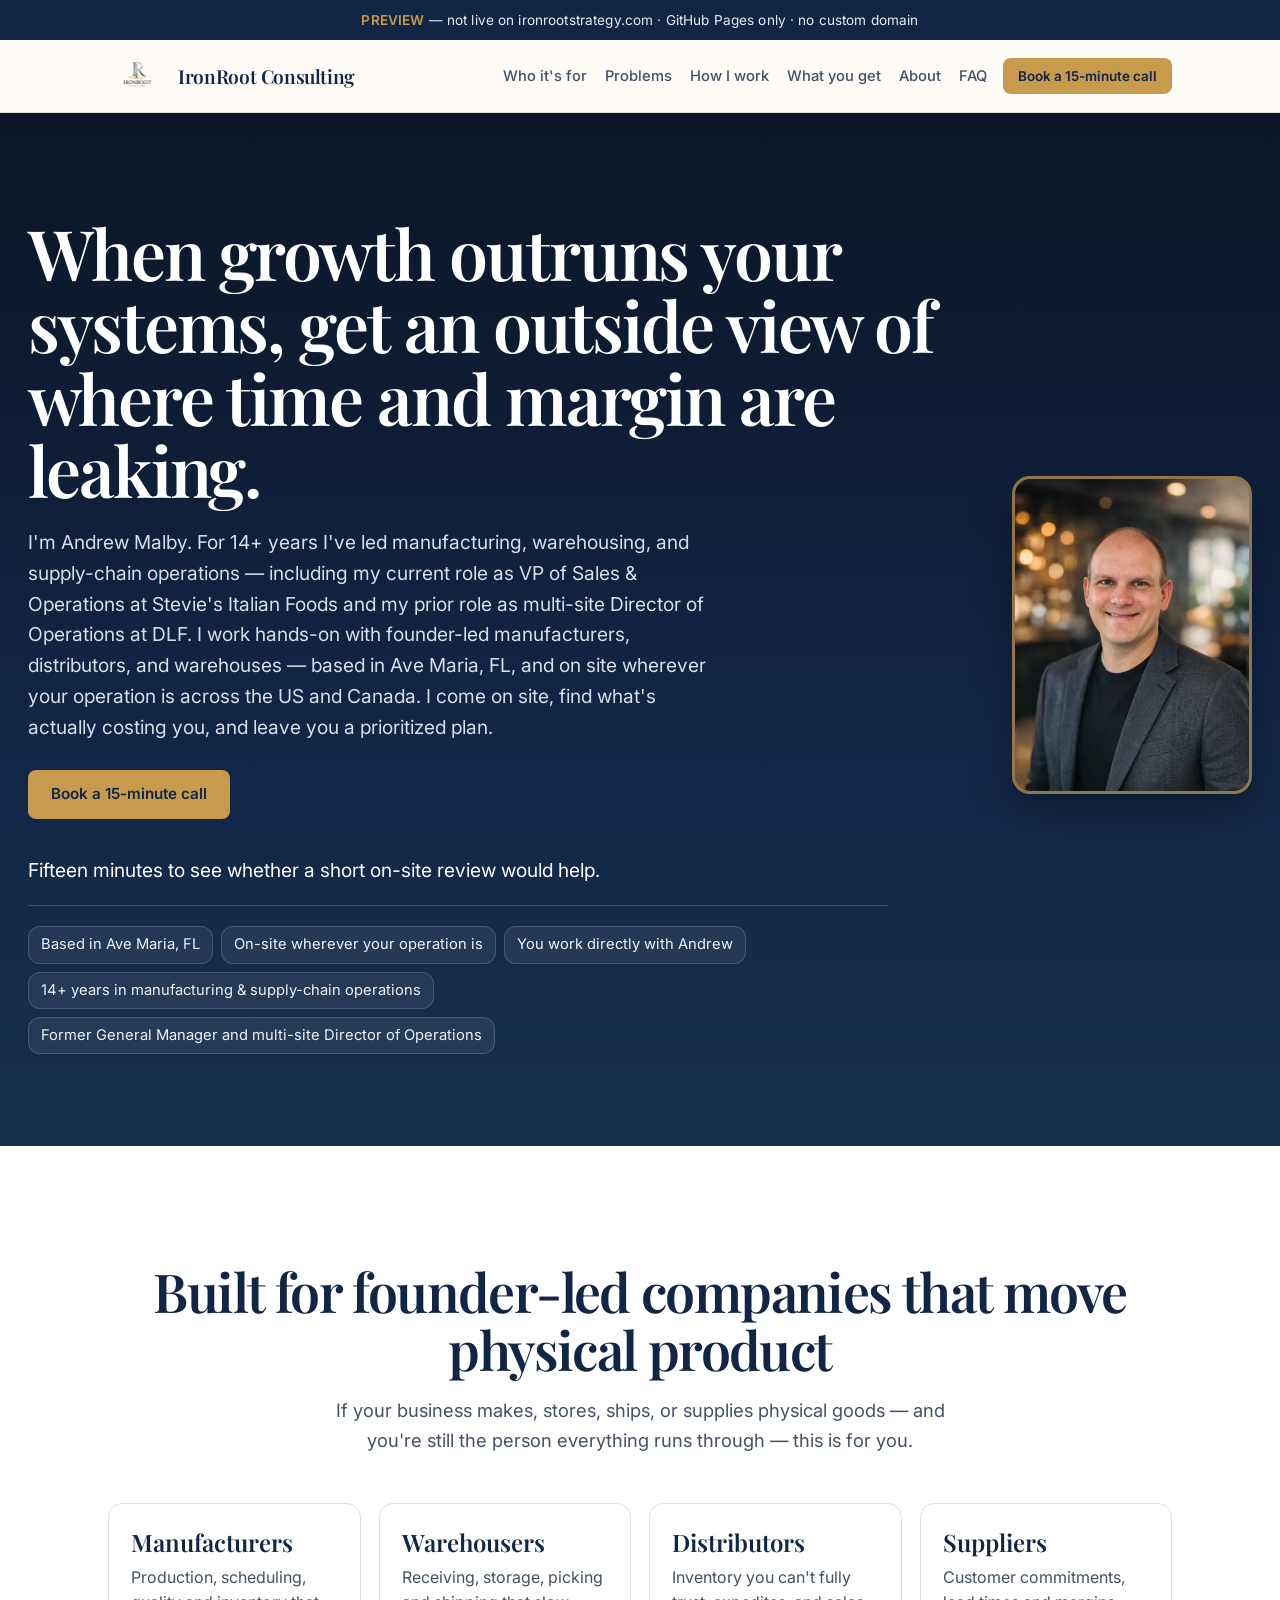
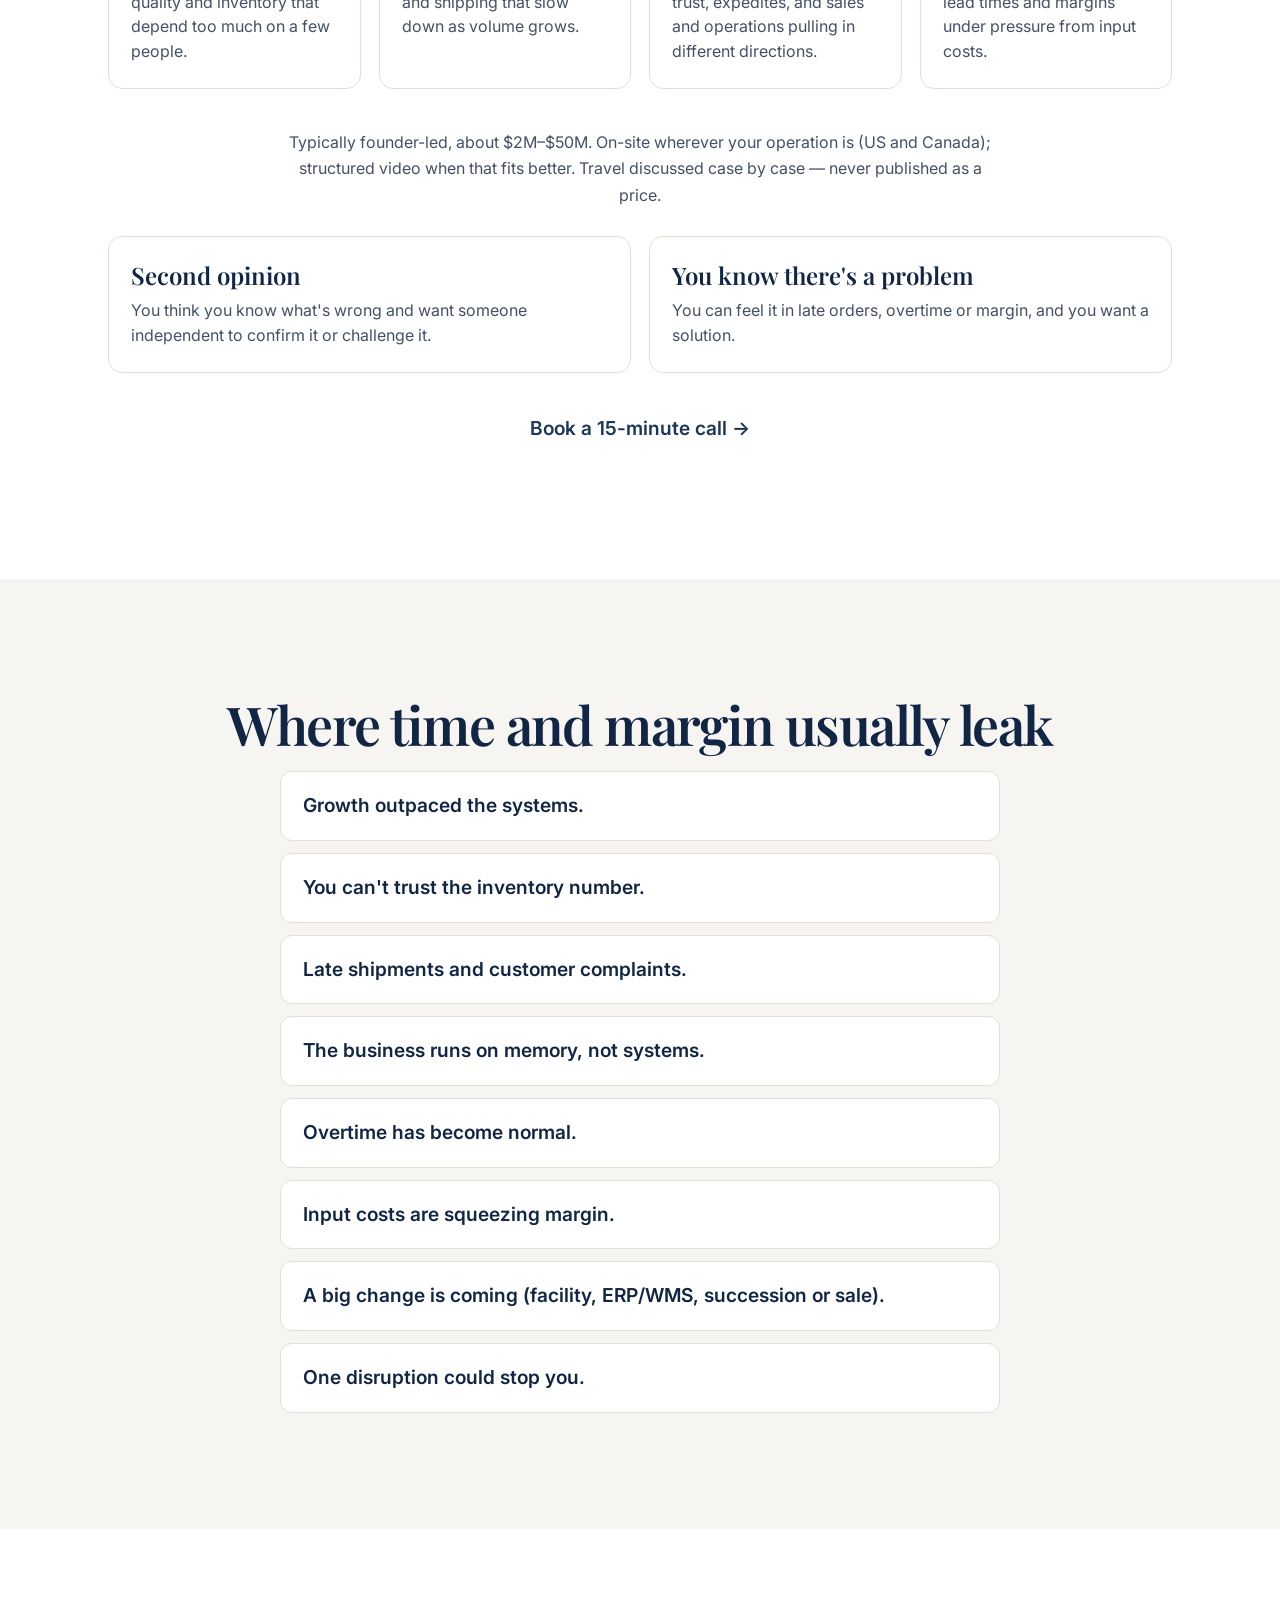
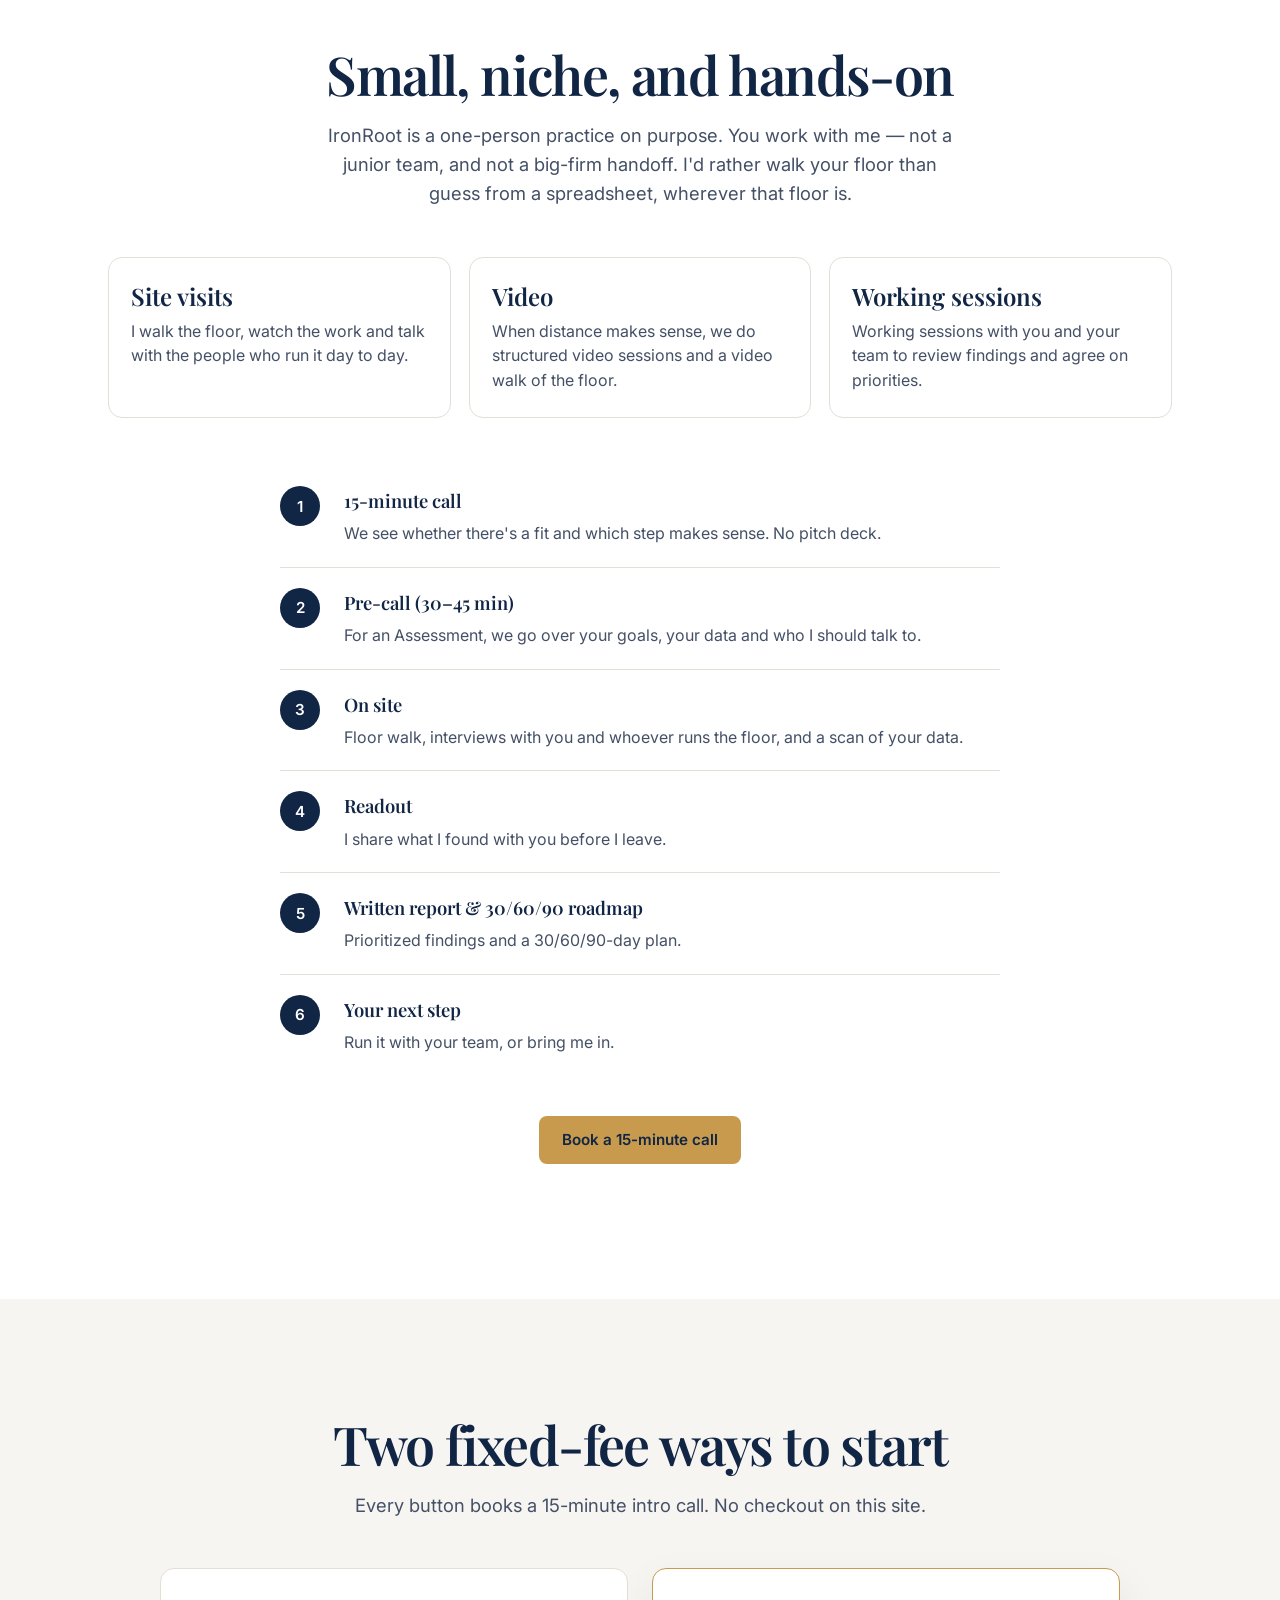
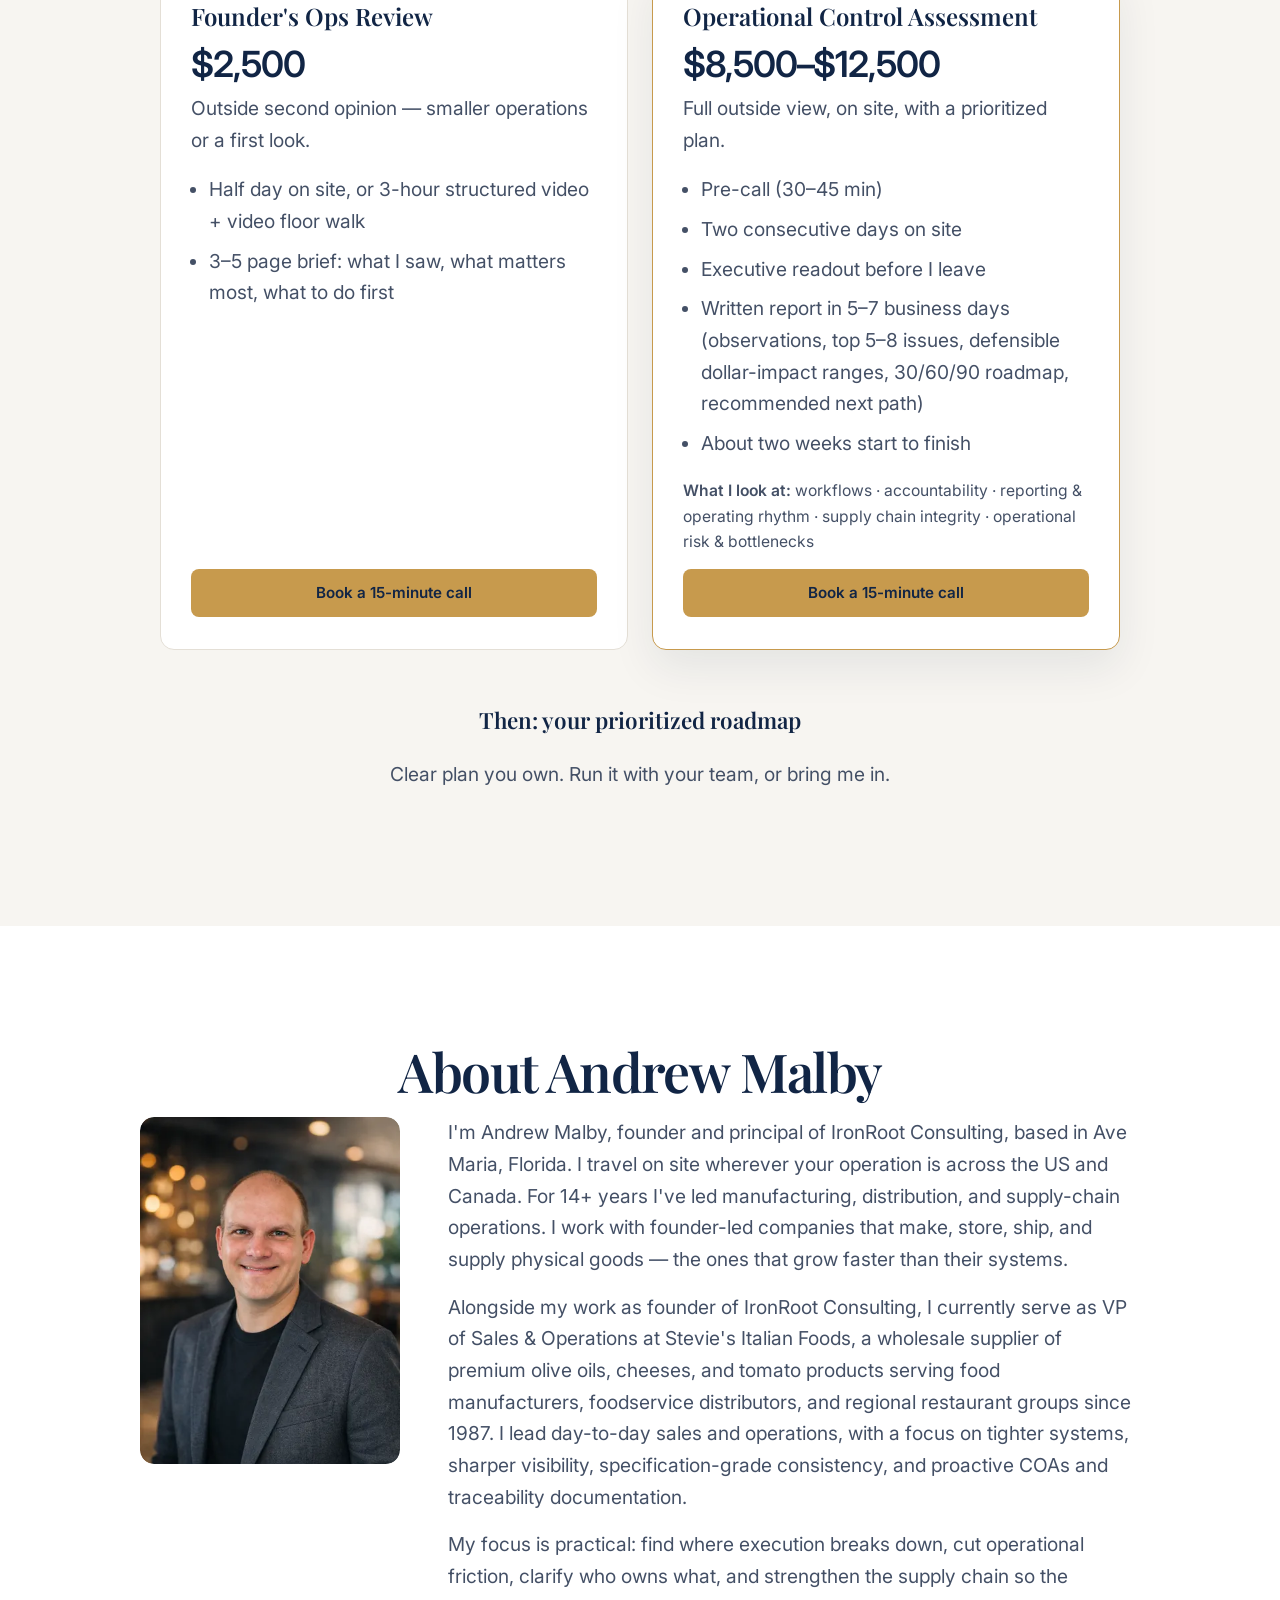
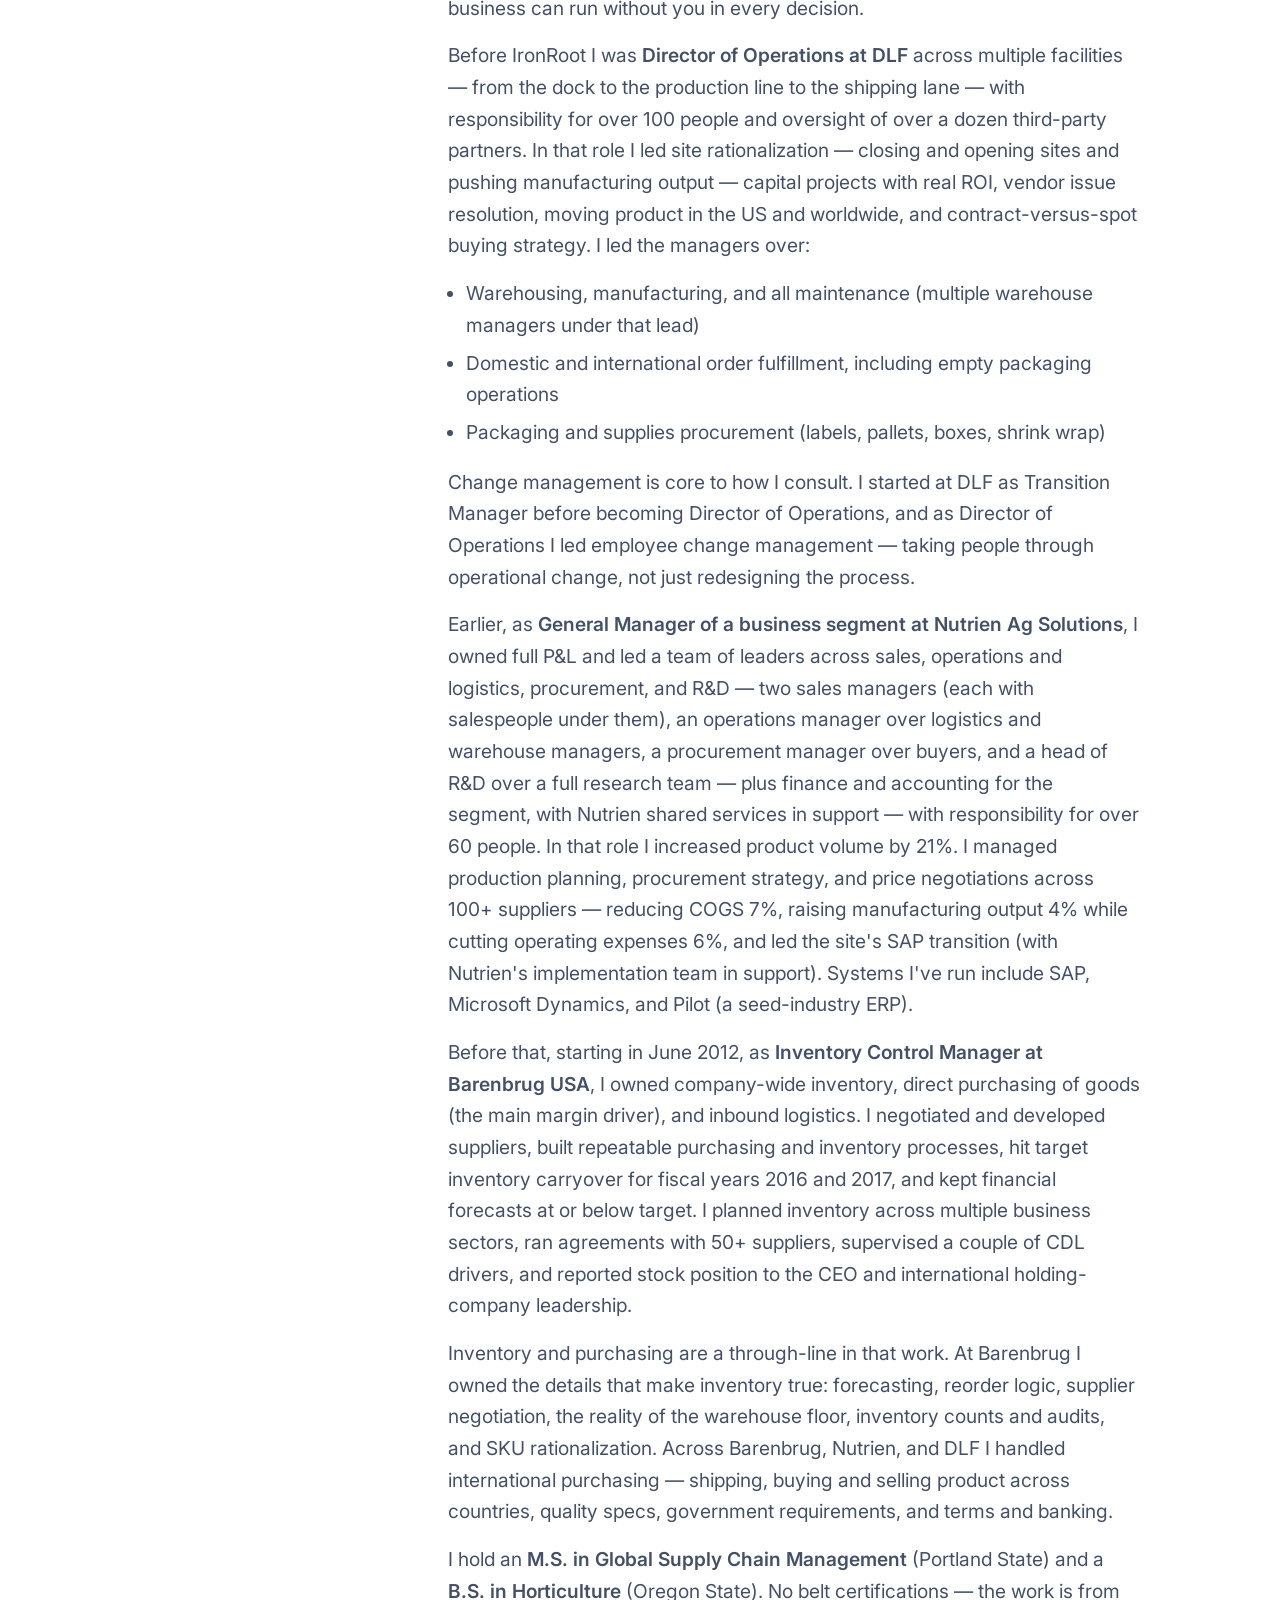
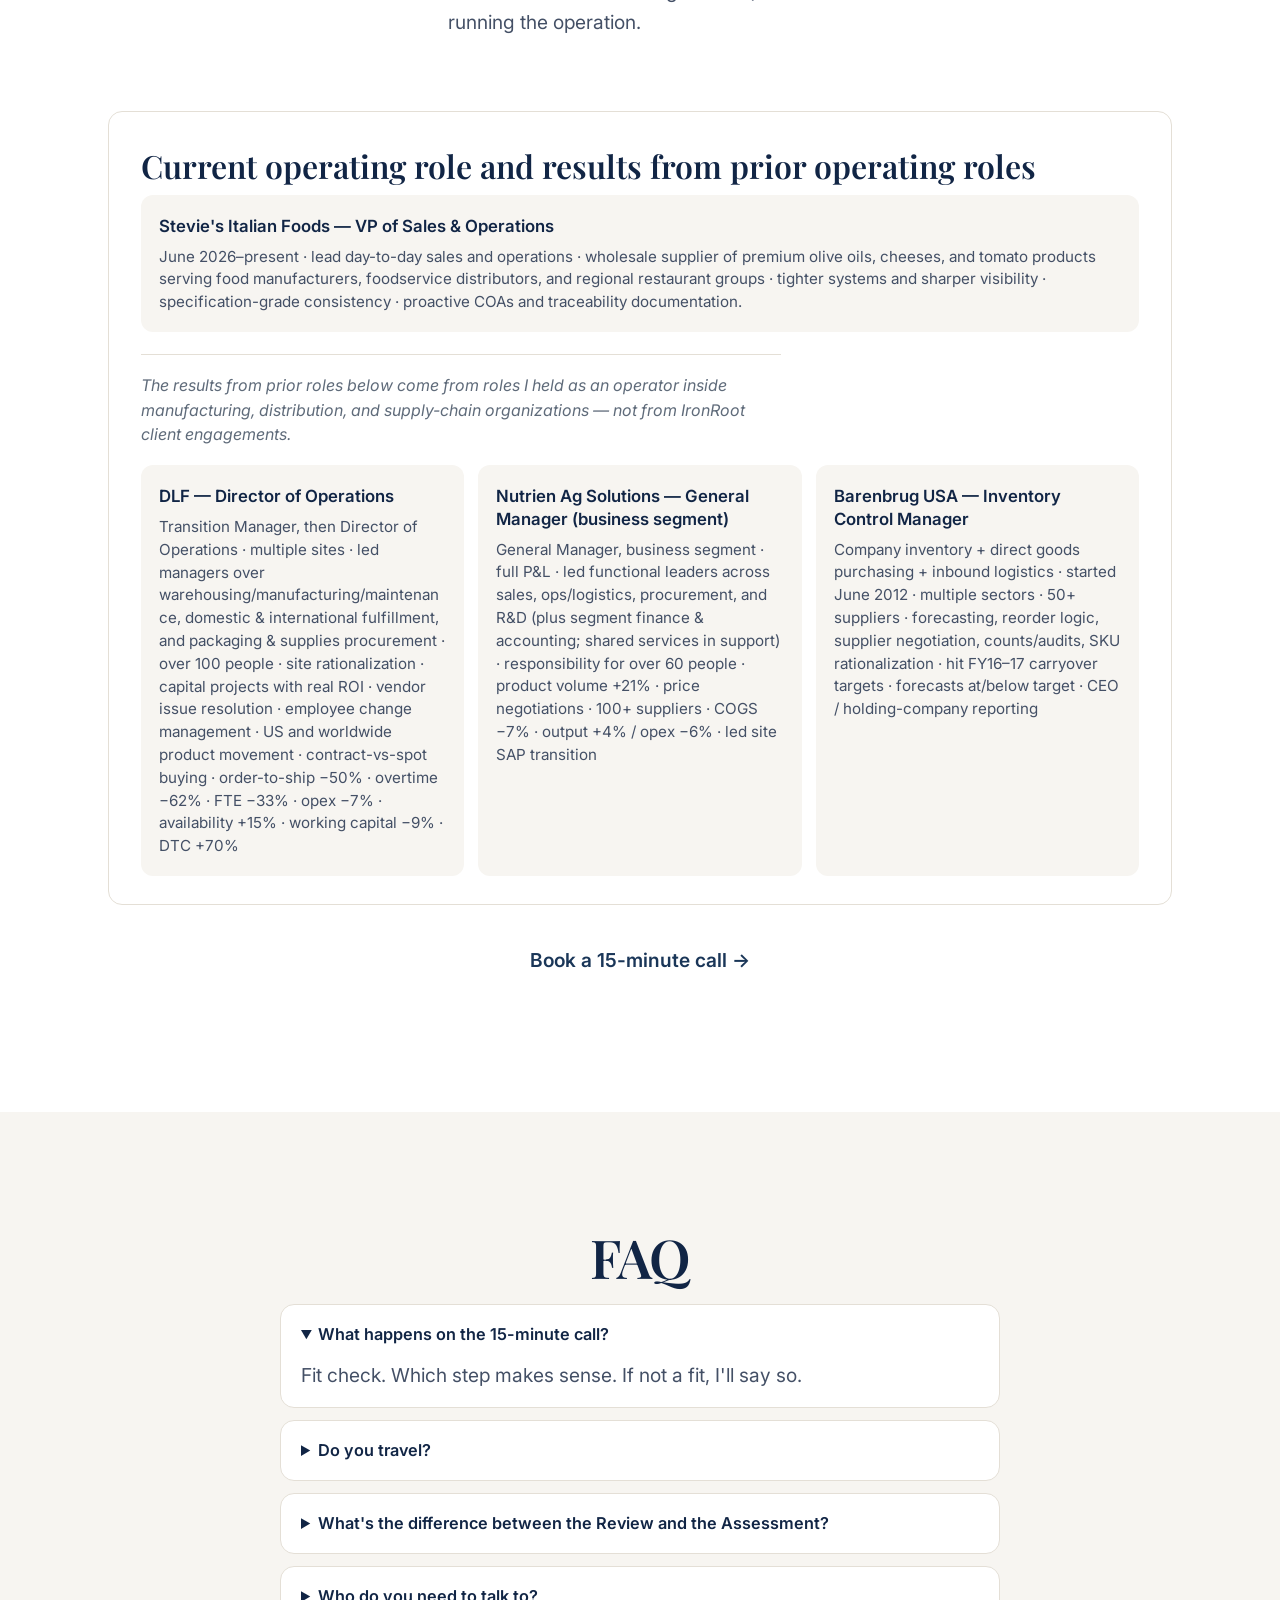
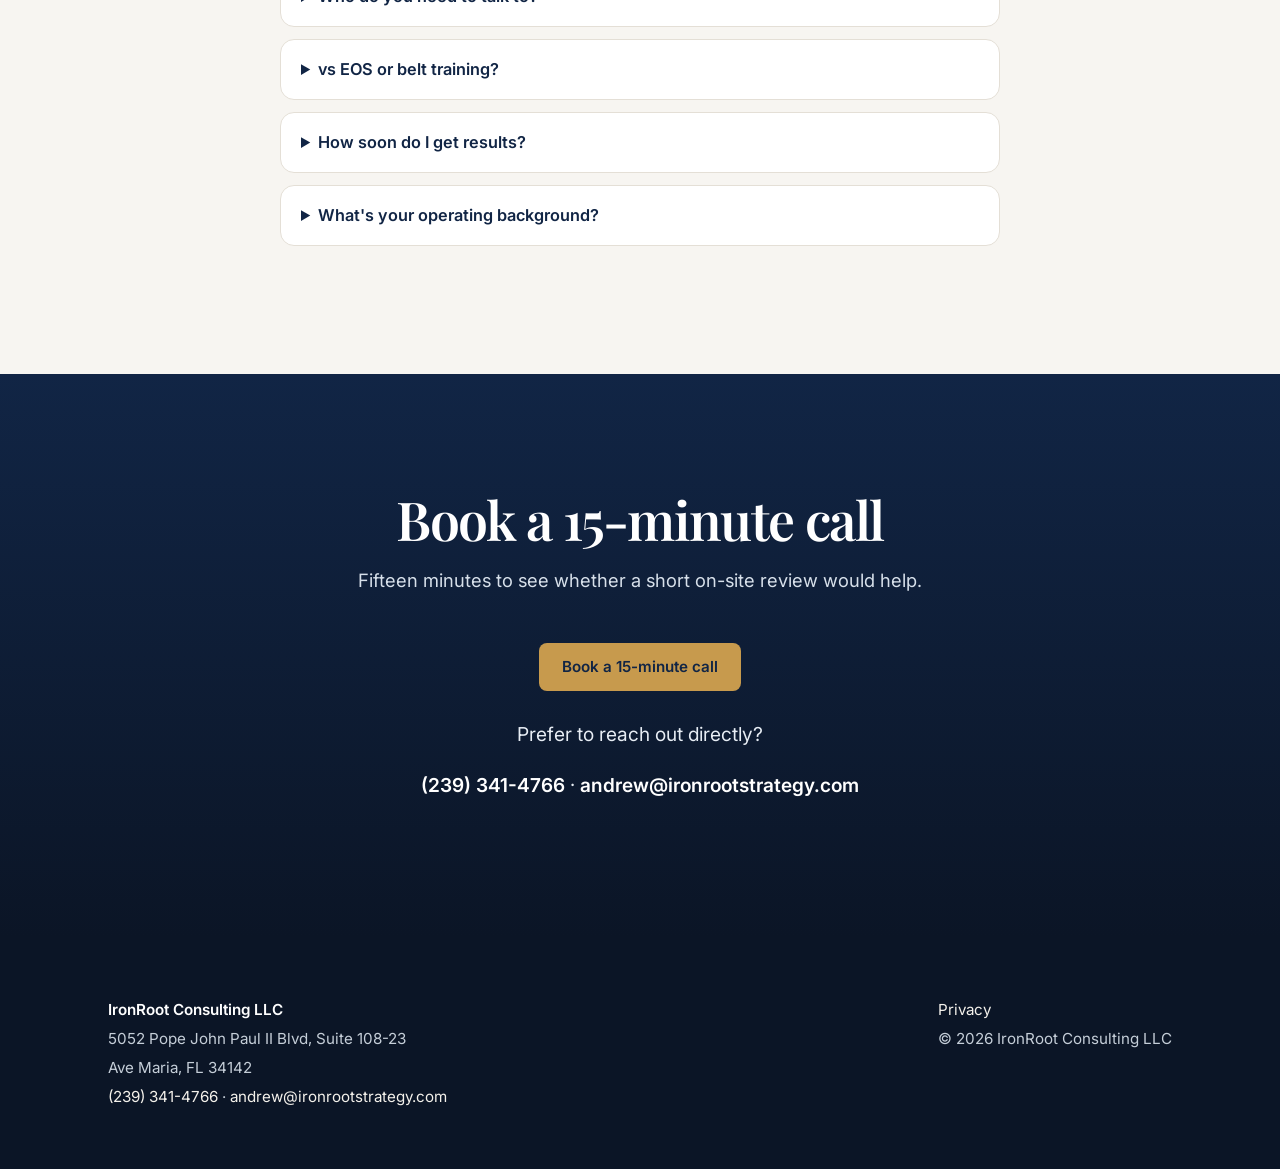
==== commit be9fbc9c: "Keep the phone layout inside the screen and show preview prices. Stop the headshot, headline, and pr" ====
--- a/index.html
+++ b/index.html
@@ -115,10 +115,11 @@
 
 <section id="offer" class="alt"><div class="wrap">
   <h2>Two fixed-fee ways to start</h2>
-  <p class="lead">Every button books a 15-minute intro call. No prices and no checkout on this site.</p>
+  <p class="lead">Every button books a 15-minute intro call. No checkout on this site.</p>
   <div class="plans">
     <div class="plan">
       <h3>Founder's Ops Review</h3>
+      <p class="price">$2,500</p>
       <p class="blurb">Outside second opinion — smaller operations or a first look.</p>
       <ul>
         <li>Half day on site, or 3-hour structured video + video floor walk</li>
@@ -128,6 +129,7 @@
     </div>
     <div class="plan featured">
       <h3>Operational Control Assessment</h3>
+      <p class="price">$8,500–$12,500</p>
       <p class="blurb">Full outside view, on site, with a prioritized plan.</p>
       <ul>
         <li>Pre-call (30–45 min)</li>
--- a/styles.css
+++ b/styles.css
@@ -13,6 +13,7 @@
   --white:#fff;
 }
 *{box-sizing:border-box}
+img,picture{max-width:100%}
 html{scroll-behavior:smooth}
 body{
   margin:0;
@@ -57,10 +58,12 @@
 .btn.nav{margin-left:14px;padding:9px 14px;font-size:.84rem}
 
 .hero{padding:clamp(3.25rem,8vw,6.5rem) 0 clamp(3.5rem,8vw,5.75rem);background:linear-gradient(180deg,#0B1526 0%,#112545 58%,#16304d 100%);color:#fff}
-.hero-layout{display:grid;grid-template-columns:minmax(0,1fr) 240px;gap:40px 48px;align-items:center}
-.hero-portrait{margin:0;width:240px;justify-self:end;border-radius:18px;padding:3px;background:rgba(199,154,77,.7);box-shadow:0 18px 40px rgba(0,0,0,.28)}
-.hero-portrait img{width:100%;height:auto;aspect-ratio:3/4;object-fit:cover;object-position:center 20%;display:block;border-radius:15px}
-.hero h1{font-size:clamp(2.5rem,12vw,4.35rem);line-height:1.04;margin:0 0 22px;max-width:14em;color:#fff;font-weight:600}
+.hero-layout{display:grid;grid-template-columns:minmax(0,1fr) minmax(0,240px);gap:40px 48px;align-items:center;width:100%;max-width:100%}
+.hero-layout > *{min-width:0;max-width:100%}
+.hero-portrait{margin:0;width:min(100%,240px);max-width:100%;min-width:0;justify-self:end;border-radius:18px;padding:3px;background:rgba(199,154,77,.7);box-shadow:0 18px 40px rgba(0,0,0,.28);overflow:hidden}
+.hero-portrait picture{display:block;max-width:100%}
+.hero-portrait img{width:100%;max-width:100%;height:auto;aspect-ratio:3/4;object-fit:cover;object-position:center 20%;display:block;border-radius:15px}
+.hero h1{font-size:clamp(2.5rem,12vw,4.35rem);line-height:1.04;margin:0 0 22px;max-width:min(14em,100%);color:#fff;font-weight:600;overflow-wrap:break-word}
 .hero .sub{font-size:clamp(1.02rem,2.2vw,1.2rem);line-height:1.6;color:#d7e0ea;max-width:680px;margin:0 0 28px;font-family:Inter,sans-serif;font-weight:400}
 .hero .actions{display:flex;gap:14px;flex-wrap:wrap;margin:0 0 36px}
 .hero .btn.ghost{border-color:rgba(255,255,255,.42);color:#fff}
@@ -75,12 +78,12 @@
 h2{font-size:clamp(2.2rem,9.4vw,3.35rem);color:var(--navy);margin:0 0 18px;text-align:center;line-height:1.08}
 .lead{text-align:center;color:var(--slate);max-width:40rem;margin:0 auto 48px;font-size:clamp(1.02rem,2.4vw,1.15rem);line-height:1.6}
 
-.tiles{display:grid;grid-template-columns:repeat(4,1fr);gap:18px}
+.tiles{display:grid;grid-template-columns:repeat(4,minmax(0,1fr));gap:18px}
 .tile,.way,.mode,.plan,.proof,.faq details{background:#fff;border:1px solid var(--line);border-radius:14px}
 .tile{padding:24px 22px}
 .tile h3,.way h3,.mode h3{margin:0 0 8px;font-size:clamp(1.25rem,4.2vw,1.5rem);color:var(--navy);line-height:1.2}
 .tile p,.way p,.mode p{margin:0;color:var(--slate);font-size:1rem;line-height:1.55}
-.two-ways{display:grid;grid-template-columns:1fr 1fr;gap:18px;margin-top:28px}
+.two-ways{display:grid;grid-template-columns:repeat(2,minmax(0,1fr));gap:18px;margin-top:28px}
 .way{padding:24px 22px}
 .fit{text-align:center;color:var(--slate);max-width:720px;margin:40px auto 0;font-size:1rem}
 .center{text-align:center;margin-top:40px}
@@ -91,7 +94,7 @@
 .problems li{background:#fff;border:1px solid var(--line);border-radius:12px;padding:18px 22px;margin:0;color:var(--slate)}
 .problems li strong{color:var(--navy)}
 
-.modes{display:grid;grid-template-columns:repeat(3,1fr);gap:18px;margin-bottom:48px}
+.modes{display:grid;grid-template-columns:repeat(3,minmax(0,1fr));gap:18px;margin-bottom:48px}
 .mode{padding:24px 22px}
 .steps{counter-reset:step;list-style:none;padding:0;max-width:720px;margin:0 auto}
 .steps li{position:relative;padding:20px 0 20px 64px;border-bottom:1px solid var(--line)}
@@ -101,7 +104,7 @@
 .steps p{margin:0;color:var(--slate);font-size:1rem}
 .process-note{max-width:720px;margin:28px auto 0}
 
-.plans{display:grid;grid-template-columns:1fr 1fr;gap:24px;max-width:960px;margin:0 auto;align-items:stretch}
+.plans{display:grid;grid-template-columns:repeat(2,minmax(0,1fr));gap:24px;max-width:960px;margin:0 auto;align-items:stretch}
 .plan{padding:32px 30px;display:flex;flex-direction:column}
 .plan.featured{border:1px solid var(--gold);box-shadow:0 18px 44px rgba(17,37,69,.08)}
 .plan h3{margin:0;color:var(--navy);font-size:1.5rem;line-height:1.25}
@@ -115,19 +118,21 @@
 .after{text-align:center;max-width:680px;margin:52px auto 0;color:var(--slate)}
 .after h3{color:var(--navy);margin:0 0 8px;font-size:1.4rem}
 
-.about-grid{display:grid;grid-template-columns:260px 1fr;gap:48px;align-items:start;max-width:1000px;margin:0 auto}
-.about-photo{margin:0;aspect-ratio:3/4;border-radius:14px;overflow:hidden}
-.about-photo img{object-fit:cover;width:100%;height:auto;display:block;border-radius:14px}
+.about-grid{display:grid;grid-template-columns:minmax(0,260px) minmax(0,1fr);gap:48px;align-items:start;max-width:1000px;margin:0 auto}
+.about-grid > *{min-width:0}
+.about-photo{margin:0;max-width:100%;min-width:0;aspect-ratio:3/4;border-radius:14px;overflow:hidden}
+.about-photo img{object-fit:cover;width:100%;max-width:100%;height:auto;display:block;border-radius:14px}
 .about-copy p{color:var(--slate);margin:0 0 16px;max-width:720px}
 .metrics{margin:4px 0 18px;padding-left:18px;color:var(--slate);max-width:720px}
 .metrics li{margin-bottom:6px}
-.proof{padding:36px 32px 28px;margin-top:56px}
-.proof h3{margin:0 0 10px;color:var(--navy);font-size:clamp(1.5rem,5.6vw,2rem);line-height:1.15}
+.proof{padding:36px 32px 28px;margin-top:56px;min-width:0;max-width:100%}
+.proof h3{margin:0 0 10px;color:var(--navy);font-size:clamp(1.5rem,5.6vw,2rem);line-height:1.15;overflow-wrap:break-word}
 .proof > .stat{margin:8px 0 0}
 .proof > .stat + .note{margin-top:22px;padding-top:18px;border-top:1px solid var(--line)}
-.proof .note{font-style:italic;color:var(--muted);font-size:1rem;line-height:1.55;margin:0 0 18px;max-width:40rem}
-.stat-grid{display:grid;grid-template-columns:repeat(3,1fr);gap:14px}
-.stat{background:var(--bg);border-radius:12px;padding:20px 18px 18px}
+.proof .note{font-style:italic;color:var(--muted);font-size:1rem;line-height:1.55;margin:0 0 18px;max-width:min(40rem,100%);overflow-wrap:break-word}
+.stat-grid{display:grid;grid-template-columns:repeat(3,minmax(0,1fr));gap:14px;min-width:0;width:100%}
+.stat{background:var(--bg);border-radius:12px;padding:20px 18px 18px;min-width:0;max-width:100%}
+.stat h3,.stat p{overflow-wrap:anywhere}
 .stat-num{margin:0 0 8px;font-family:"Playfair Display",Georgia,serif;font-weight:600;font-size:2.15rem;line-height:1;letter-spacing:-.03em;color:var(--navy)}
 .stat-label{margin:0;font-family:Inter,sans-serif;font-size:.92rem;line-height:1.4;color:var(--slate)}
 .proof .stat h3{font-family:Inter,system-ui,sans-serif;font-size:1.05rem;font-weight:600;line-height:1.35;margin:0 0 8px;color:var(--navy)}
@@ -183,9 +188,10 @@
   to{opacity:1;transform:none}
 }
 @media(max-width:900px){
-  .hero-layout{grid-template-columns:1fr;justify-items:start;gap:28px}
-  .hero-portrait{order:-1;width:min(62vw,230px);justify-self:start}
-  .tiles,.modes,.plans,.about-grid,.two-ways,.stat-grid,.proof .stat-grid{grid-template-columns:1fr}
+  .hero-layout{grid-template-columns:minmax(0,1fr);justify-items:start;gap:28px}
+  .hero-portrait{order:-1;width:min(62vw,230px);max-width:100%;min-width:0;justify-self:start}
+  .hero-copy,.hero h1,.hero .sub{max-width:100%}
+  .tiles,.modes,.plans,.about-grid,.two-ways,.stat-grid,.proof .stat-grid{grid-template-columns:minmax(0,1fr)}
   .about-photo{max-width:min(72vw,280px)}
   .hero .actions .btn,.plan .btn,.cta-final .btn{width:min(100%,420px);text-align:center}
   .proof{padding:28px 18px 22px}
@@ -198,9 +204,9 @@
 @media(max-width:1040px){
   nav > a:not(.btn){display:none}
   .nav-more{display:block}
-  .tiles{grid-template-columns:1fr 1fr}
-  .modes,.plans,.about-grid,.two-ways{grid-template-columns:1fr}
-  .stat-grid{grid-template-columns:1fr 1fr}
+  .tiles{grid-template-columns:repeat(2,minmax(0,1fr))}
+  .modes,.plans,.about-grid,.two-ways{grid-template-columns:minmax(0,1fr)}
+  .stat-grid{grid-template-columns:repeat(2,minmax(0,1fr))}
   .about-photo{max-width:260px}
   .top .wrap{
     display:grid;
@@ -234,9 +240,14 @@
   }
 }
 @media(max-width:900px){
-  .tiles,.stat-grid,.proof .stat-grid{grid-template-columns:1fr}
+  .tiles,.stat-grid,.proof .stat-grid{grid-template-columns:minmax(0,1fr)}
   .about-photo{max-width:min(72vw,280px)}
   main section[id],#proof{scroll-margin-top:156px}
+}
+@media(max-width:390px){
+  .brand{font-size:.86rem;gap:6px}
+  .brand img{height:28px}
+  .wrap{padding-left:16px;padding-right:16px}
 }
 @media(prefers-reduced-motion:reduce){
   html{scroll-behavior:auto}
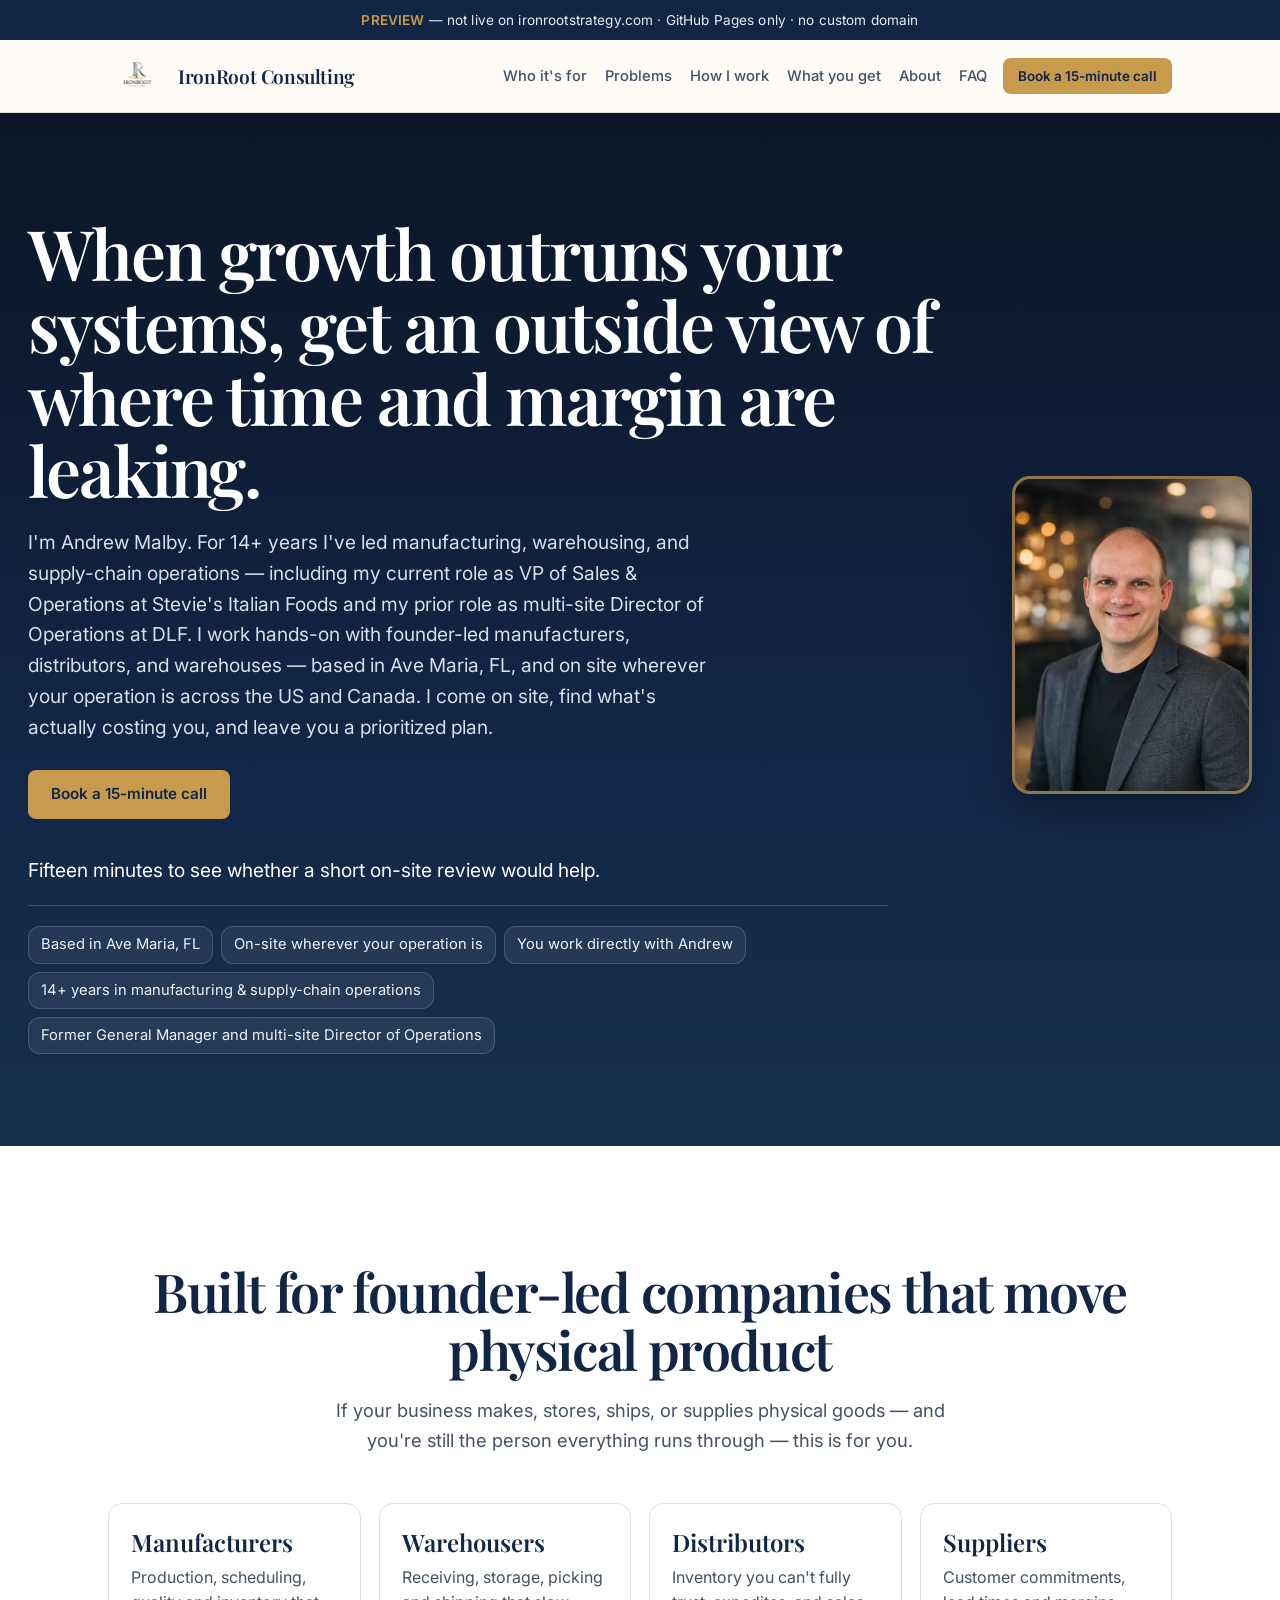
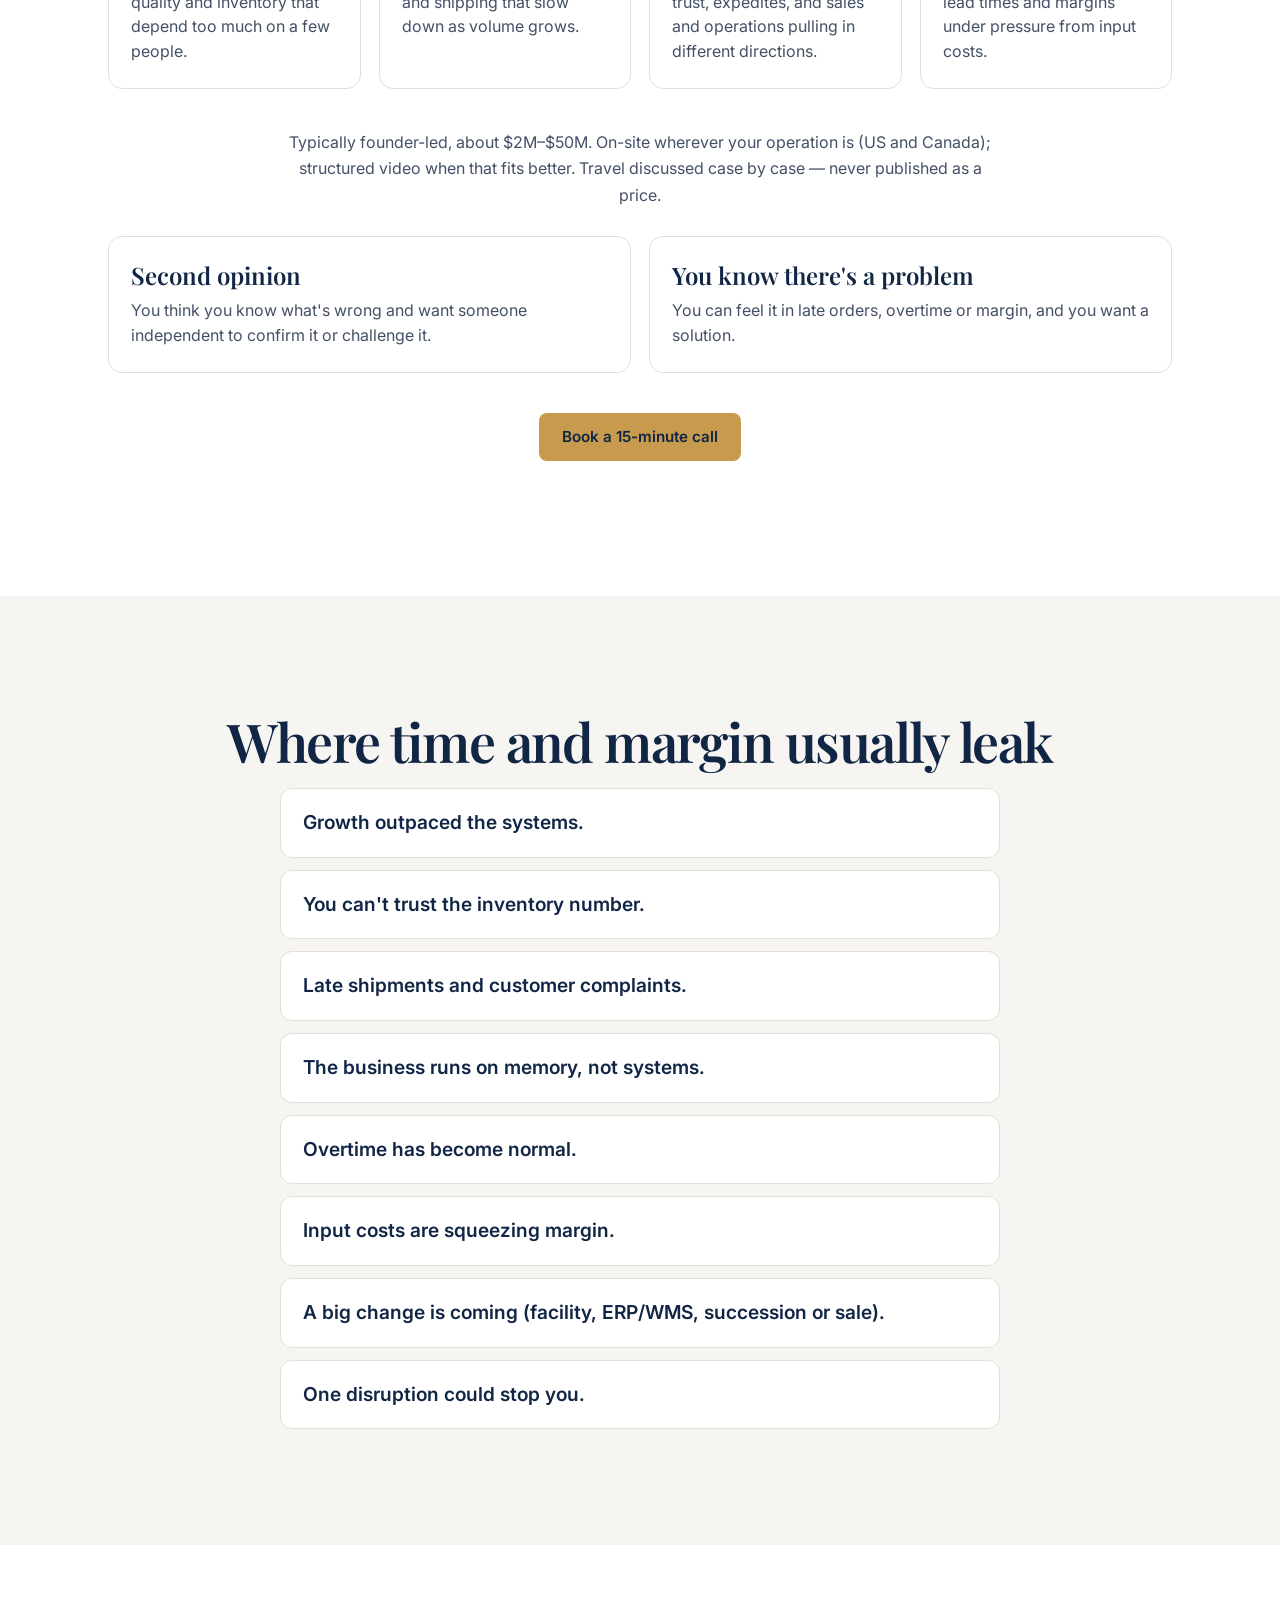
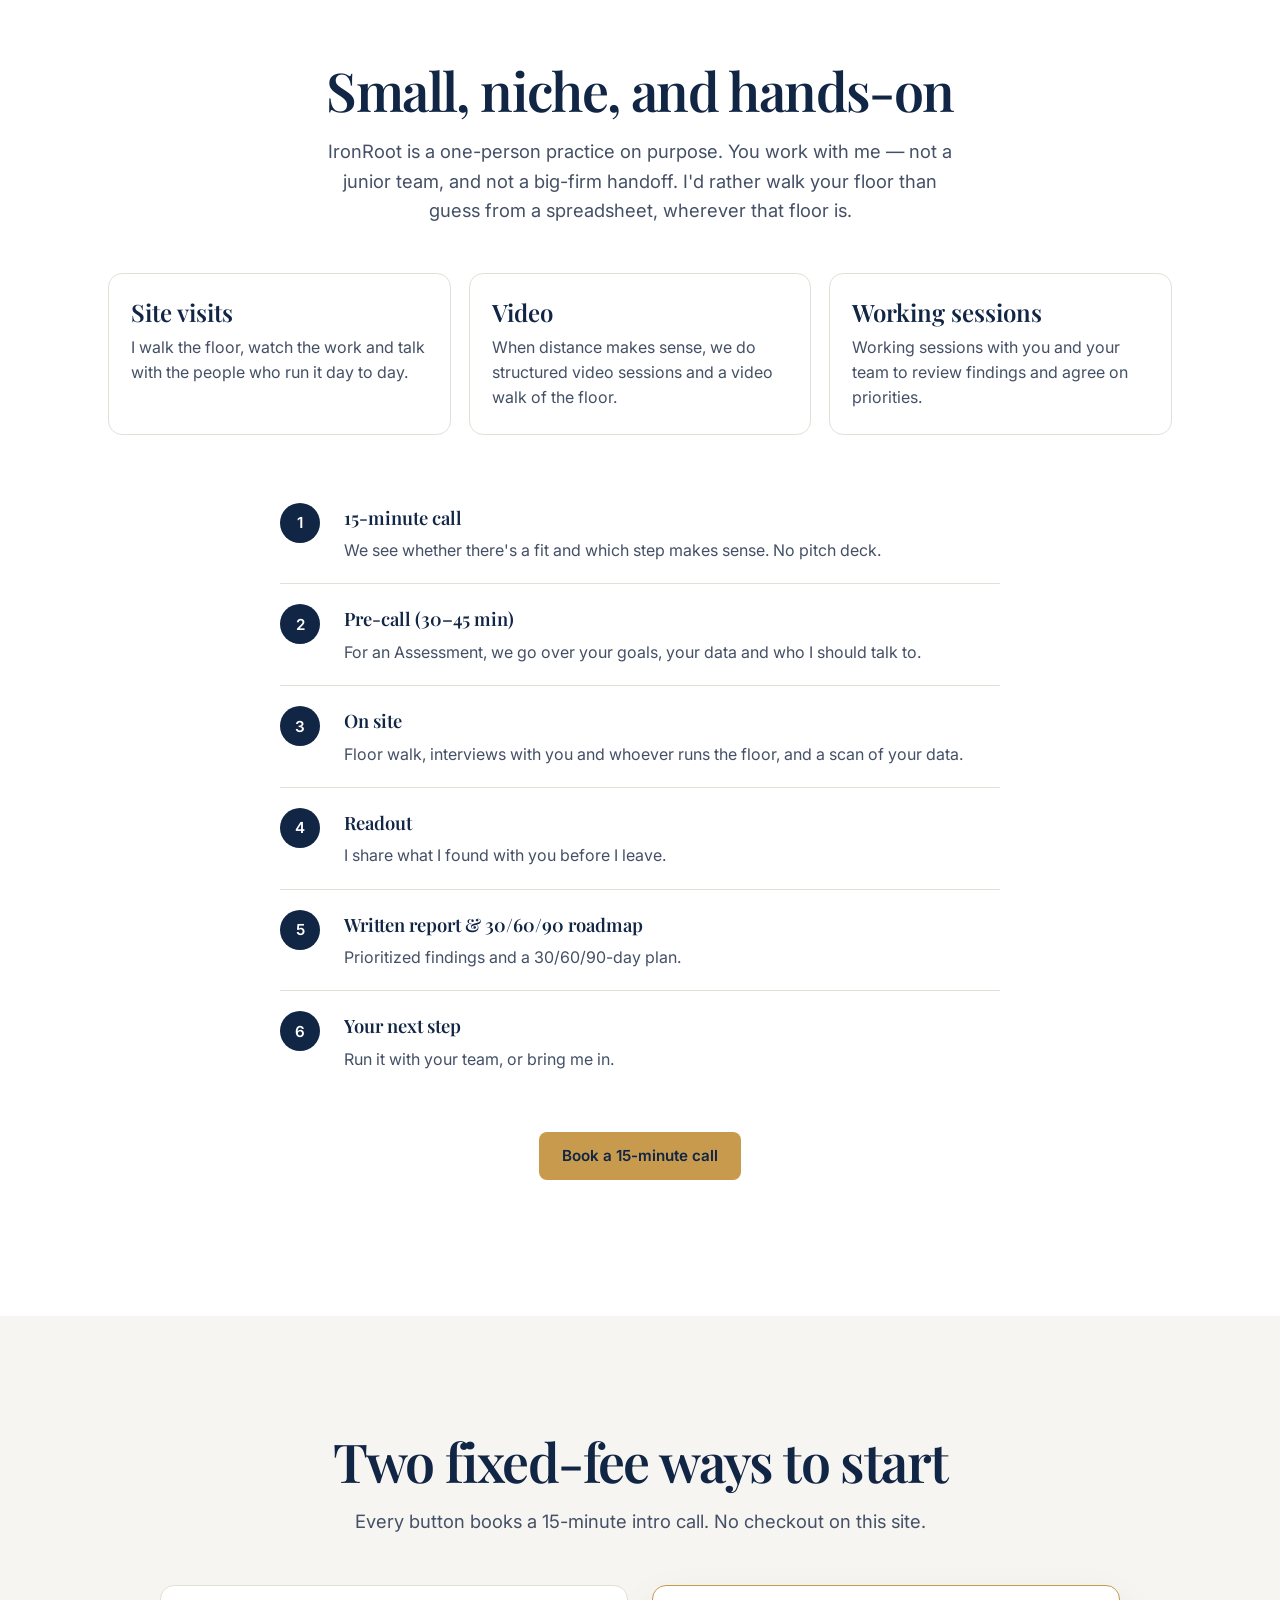
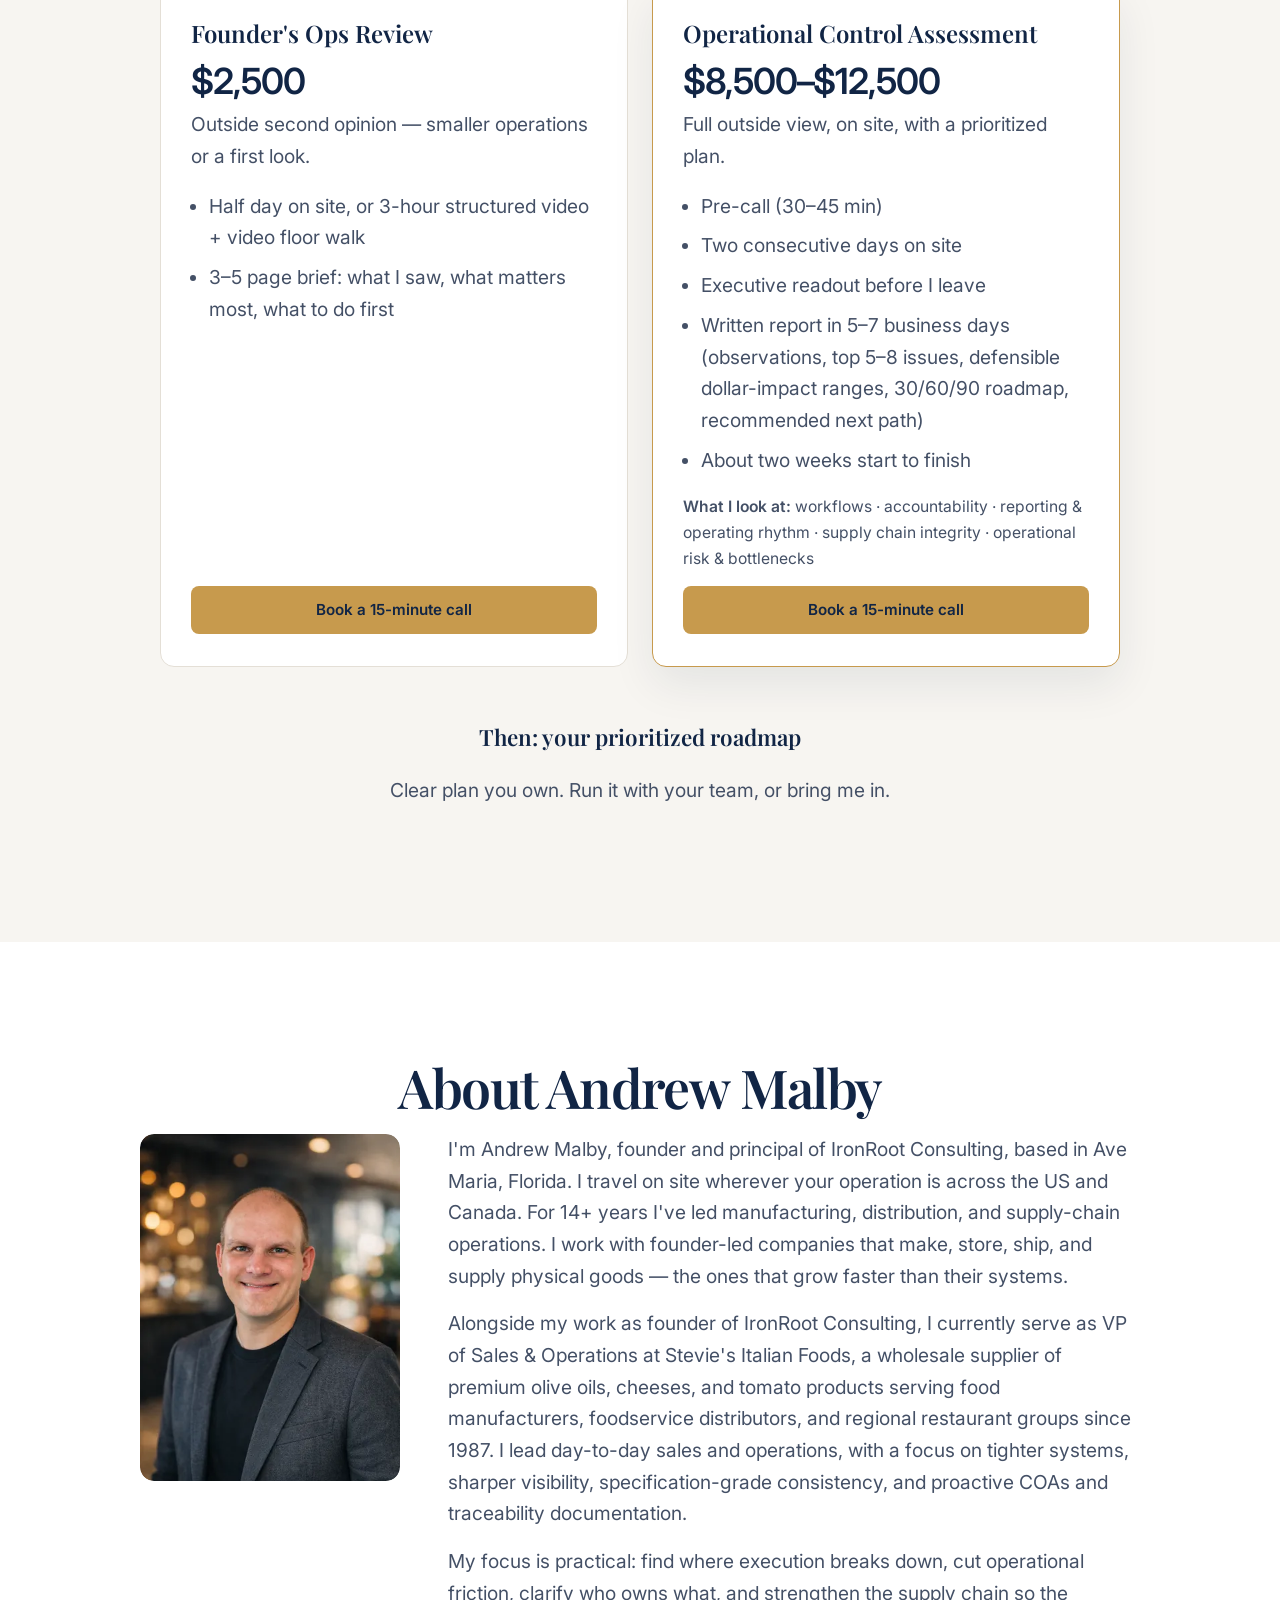
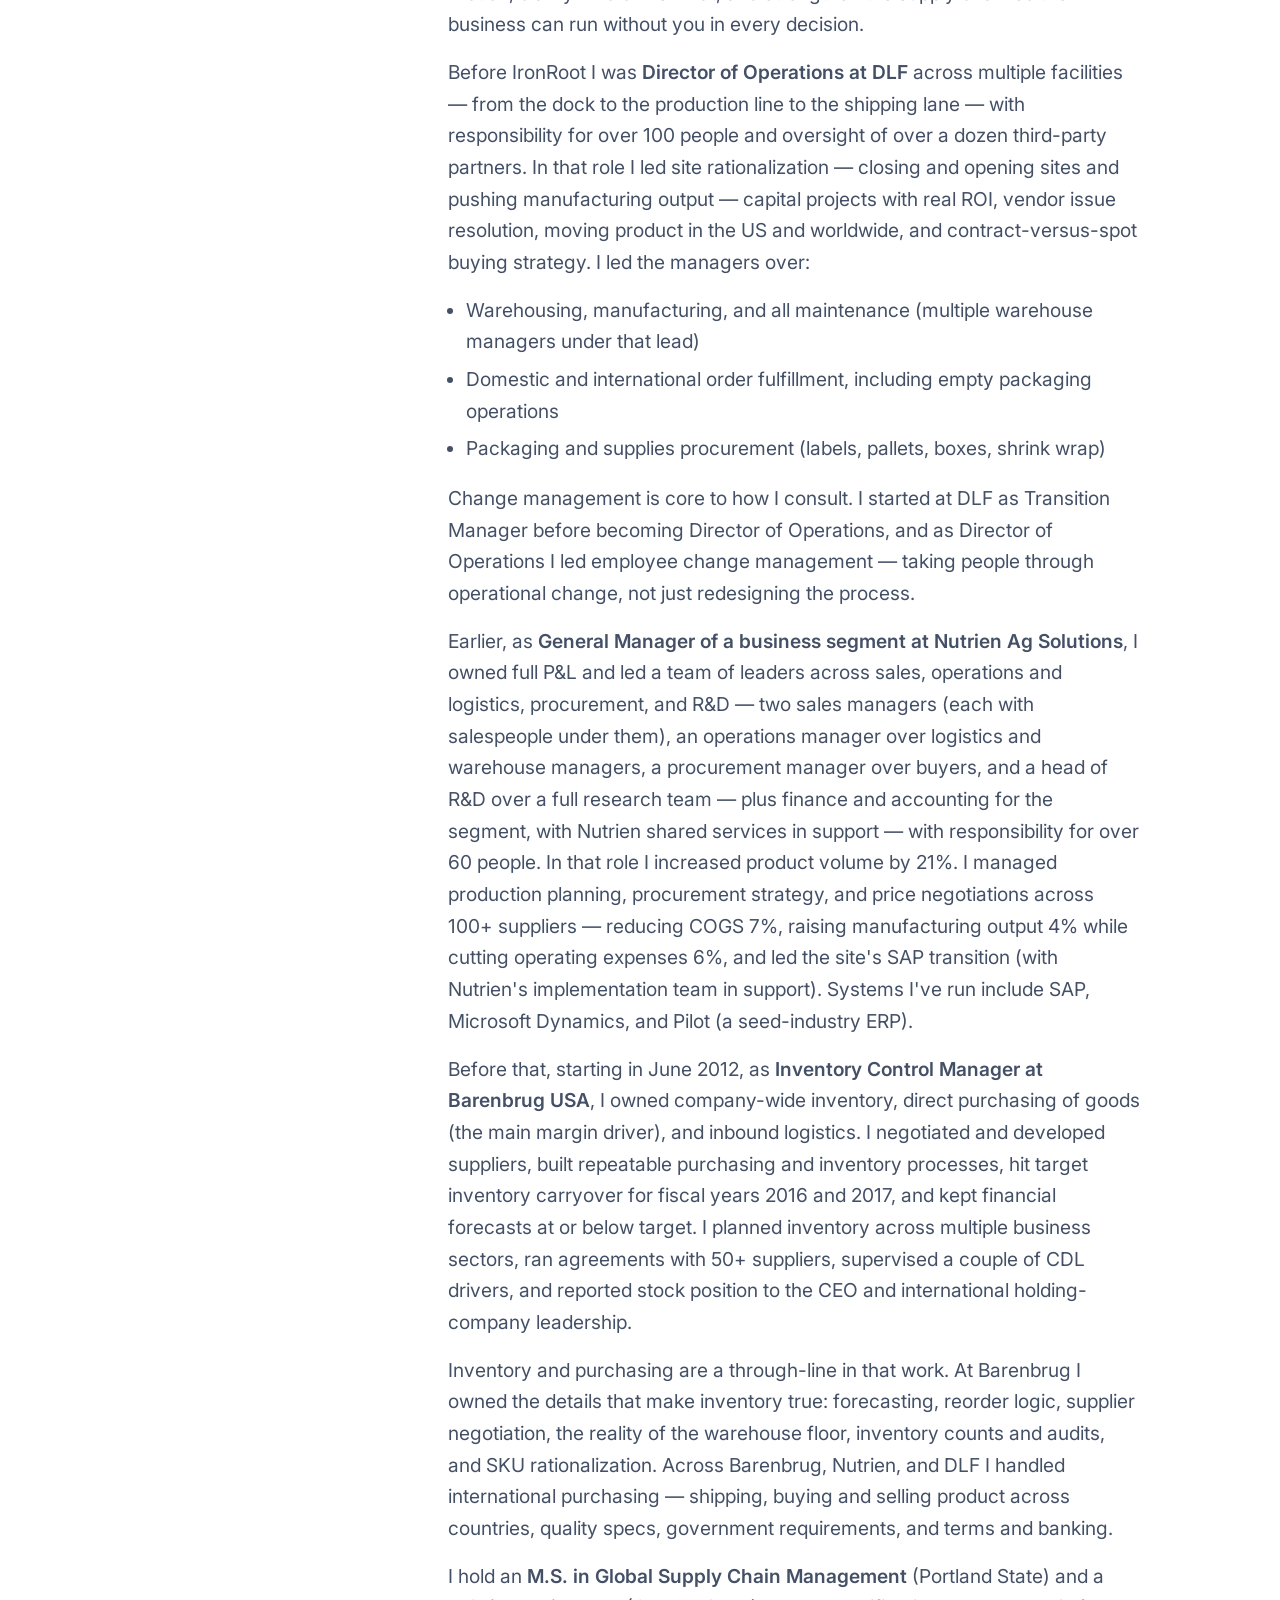
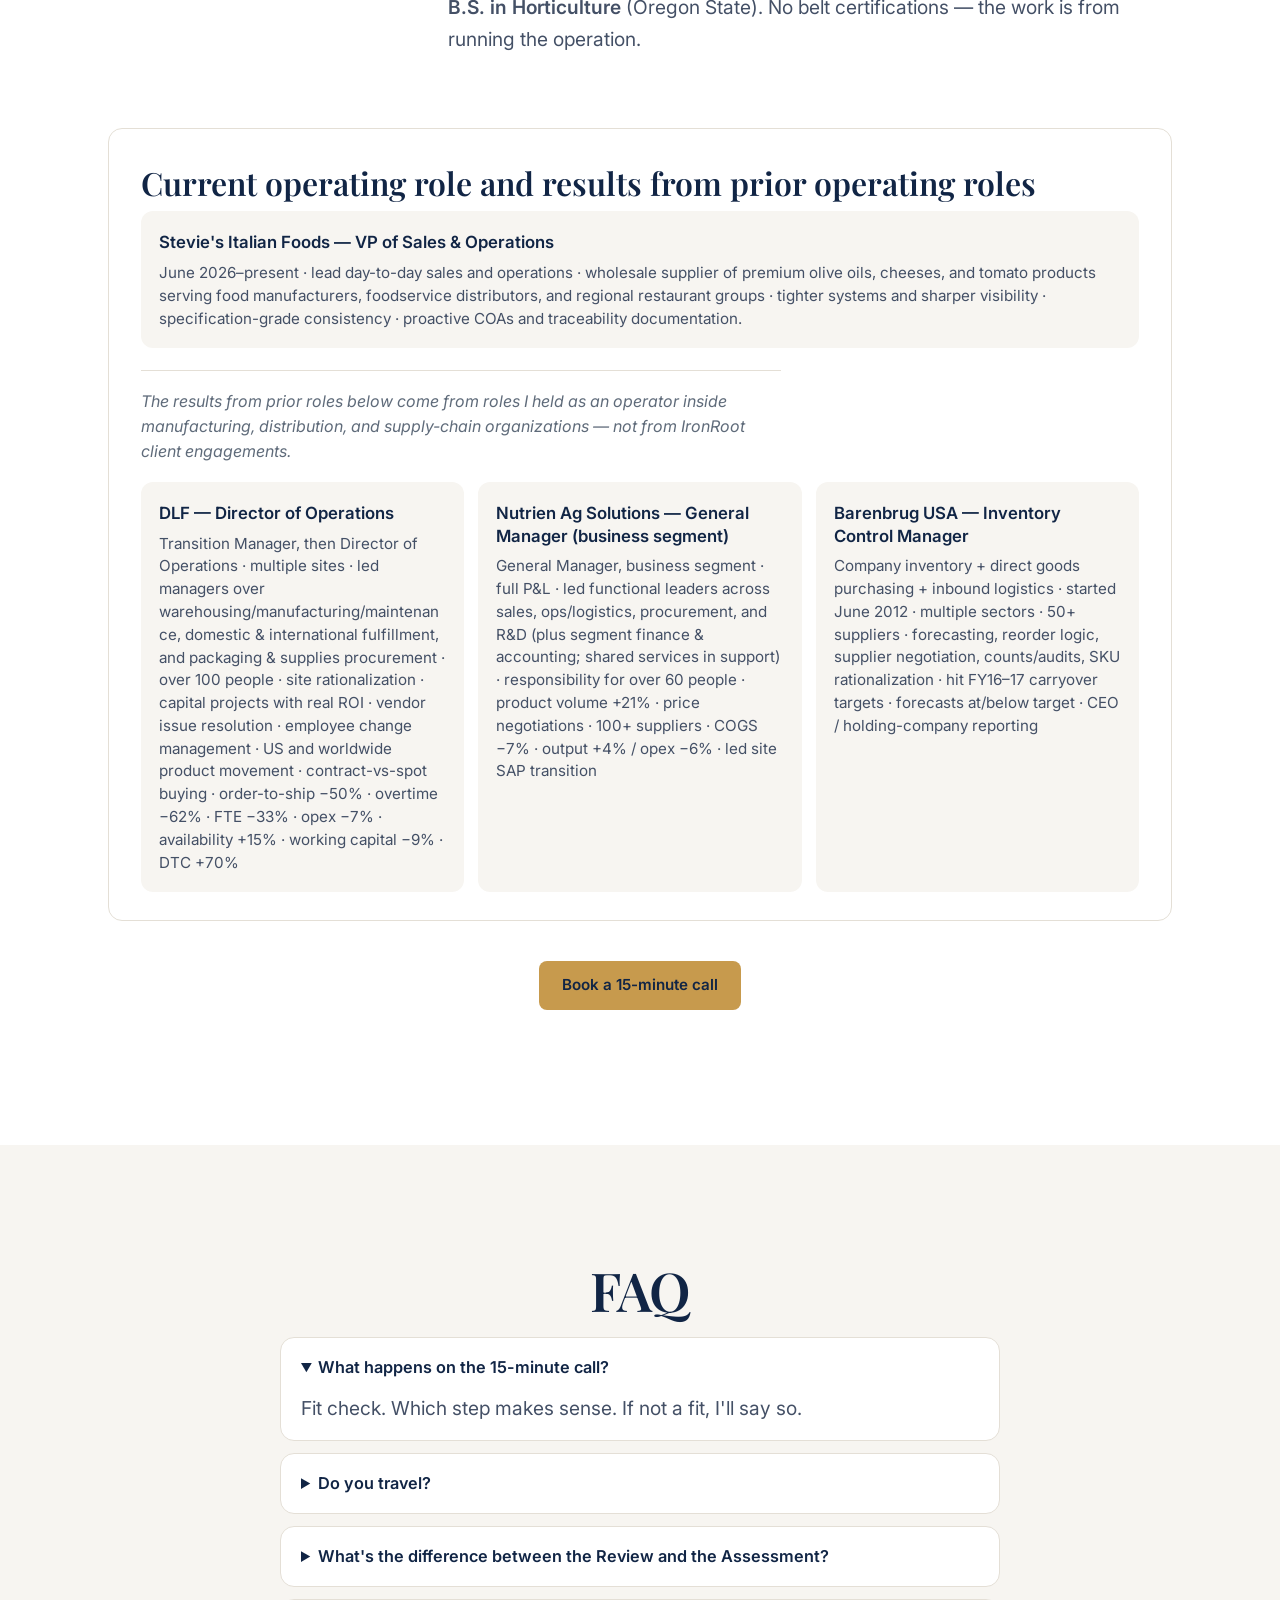
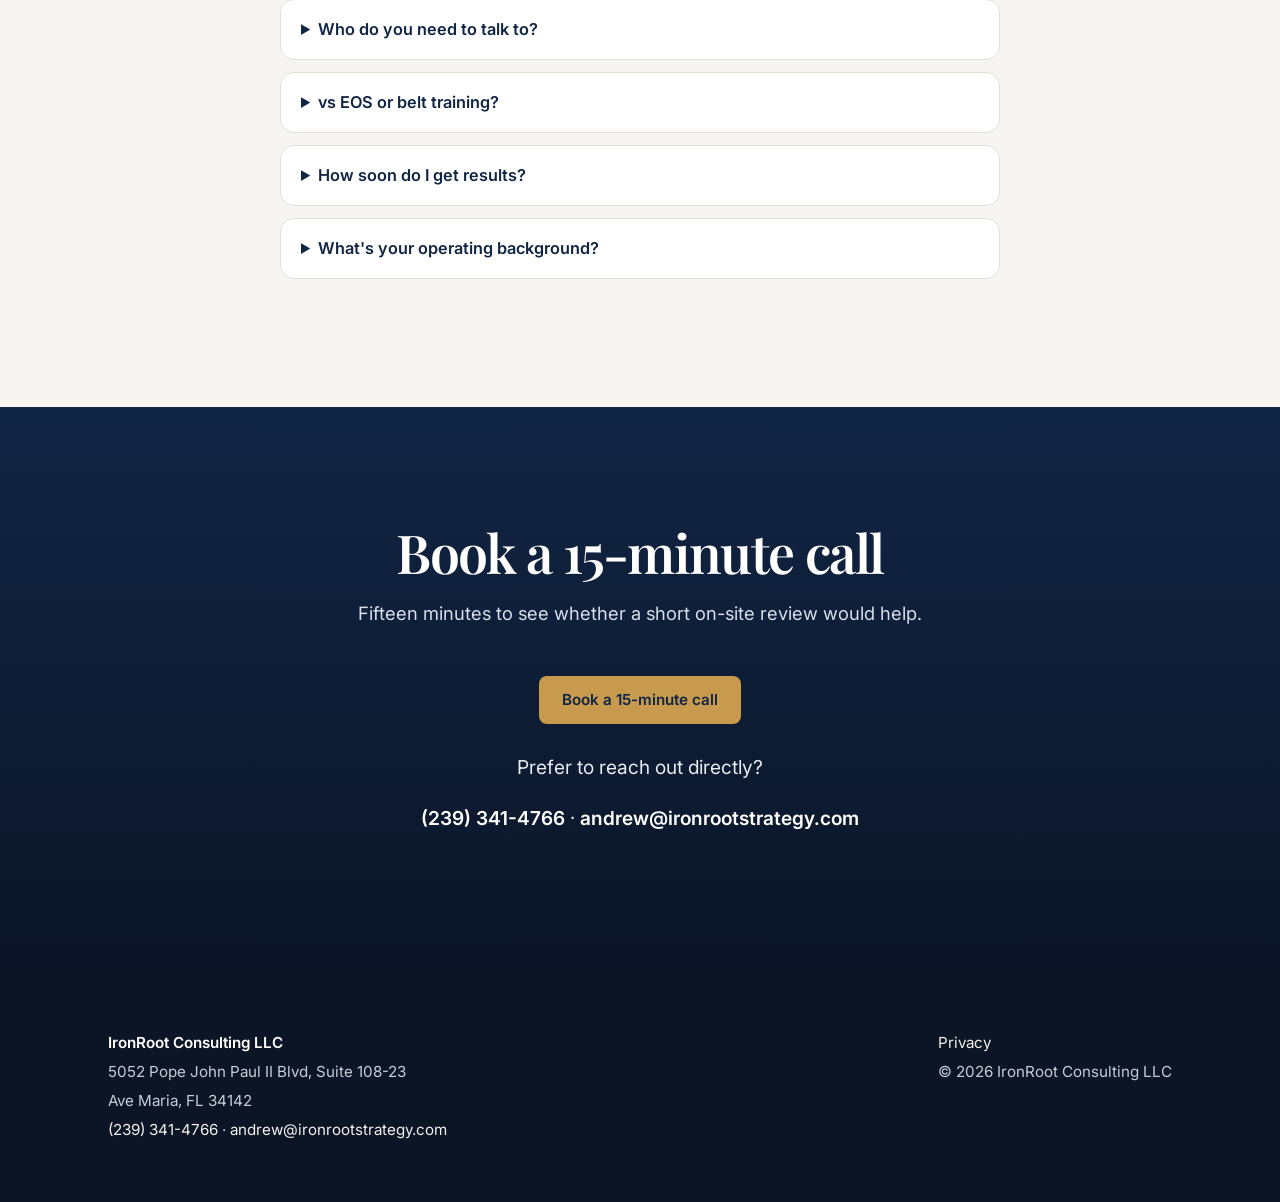
==== commit 2ef7cfc9: "Simplify the phone header and match the section booking buttons. Hide the header booking button wher" ====
--- a/index.html
+++ b/index.html
@@ -77,7 +77,7 @@
     <div class="way"><h3>Second opinion</h3><p>You think you know what's wrong and want someone independent to confirm it or challenge it.</p></div>
     <div class="way"><h3>You know there's a problem</h3><p>You can feel it in late orders, overtime or margin, and you want a solution.</p></div>
   </div>
-  <p class="center"><a href="https://calendar.app.google/rnamZXdXAbJXoZ3T8" target="_blank" rel="noopener">Book a 15-minute call →</a></p>
+  <p class="center"><a class="btn" href="https://calendar.app.google/rnamZXdXAbJXoZ3T8" target="_blank" rel="noopener">Book a 15-minute call</a></p>
 </div></section>
 
 <section id="problems" class="alt"><div class="wrap">
@@ -196,7 +196,7 @@
       </div>
     </div>
   </div>
-  <p class="center"><a href="https://calendar.app.google/rnamZXdXAbJXoZ3T8" target="_blank" rel="noopener">Book a 15-minute call →</a></p>
+  <p class="center"><a class="btn" href="https://calendar.app.google/rnamZXdXAbJXoZ3T8" target="_blank" rel="noopener">Book a 15-minute call</a></p>
 </div></section>
 
 <section id="faq" class="alt"><div class="wrap">
--- a/styles.css
+++ b/styles.css
@@ -189,7 +189,7 @@
 }
 @media(max-width:900px){
   .hero-layout{grid-template-columns:minmax(0,1fr);justify-items:start;gap:28px}
-  .hero-portrait{order:-1;width:min(62vw,230px);max-width:100%;min-width:0;justify-self:start}
+  .hero-portrait{order:-1;width:min(62vw,230px);max-width:100%;min-width:0;justify-self:center}
   .hero-copy,.hero h1,.hero .sub{max-width:100%}
   .tiles,.modes,.plans,.about-grid,.two-ways,.stat-grid,.proof .stat-grid{grid-template-columns:minmax(0,1fr)}
   .about-photo{max-width:min(72vw,280px)}
@@ -222,10 +222,10 @@
   .brand img{height:32px}
   nav{display:contents}
   .nav-more{grid-column:2;grid-row:1;margin:0;justify-self:end}
-  .btn.nav{grid-column:1 / -1;grid-row:2;justify-self:end;margin:0}
+  a.btn.nav[href="https://calendar.app.google/rnamZXdXAbJXoZ3T8"]{display:none}
   .nav-more[open] .panel{
     position:fixed;inset:0;z-index:70;min-width:0;border:0;border-radius:0;box-shadow:none;
-    background:var(--navy);color:#fff;padding:92px 28px 128px;justify-content:center;gap:2px;
+    background:var(--navy);color:#fff;padding:92px 28px 48px;justify-content:center;gap:2px;
     animation:menu-in .5s cubic-bezier(.16,.84,.24,1);
   }
   .nav-more[open] .panel a{
@@ -235,14 +235,11 @@
   }
   .nav-more[open] .panel a:hover{background:transparent;color:var(--gold)}
   body:has(.nav-more[open]){overflow:hidden}
-  body:has(.nav-more[open]) .btn.nav{
-    position:fixed;left:20px;bottom:22px;z-index:80;width:calc(100% - 40px);margin:0;text-align:center;
-  }
 }
 @media(max-width:900px){
   .tiles,.stat-grid,.proof .stat-grid{grid-template-columns:minmax(0,1fr)}
-  .about-photo{max-width:min(72vw,280px)}
-  main section[id],#proof{scroll-margin-top:156px}
+  .about-photo{max-width:min(72vw,280px);justify-self:center;margin-inline:auto}
+  main section[id],#proof{scroll-margin-top:84px}
 }
 @media(max-width:390px){
   .brand{font-size:.86rem;gap:6px}
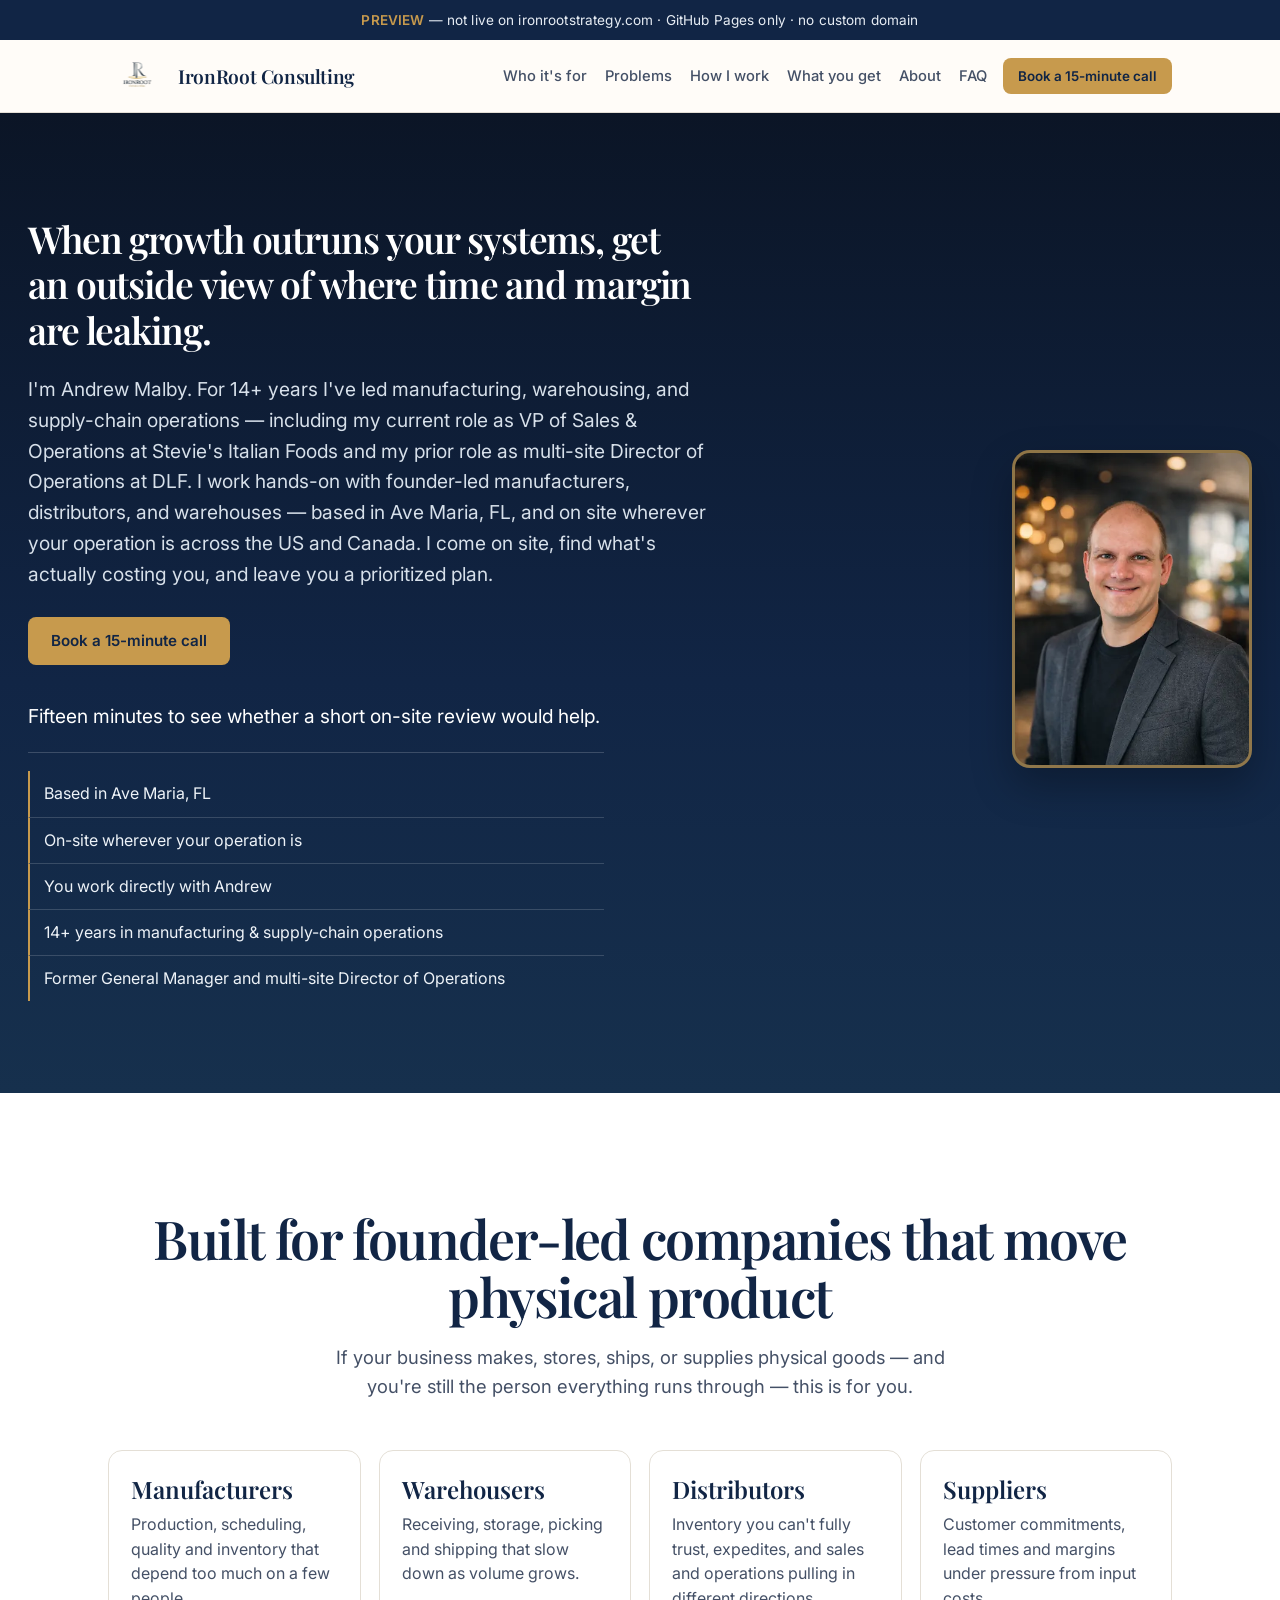
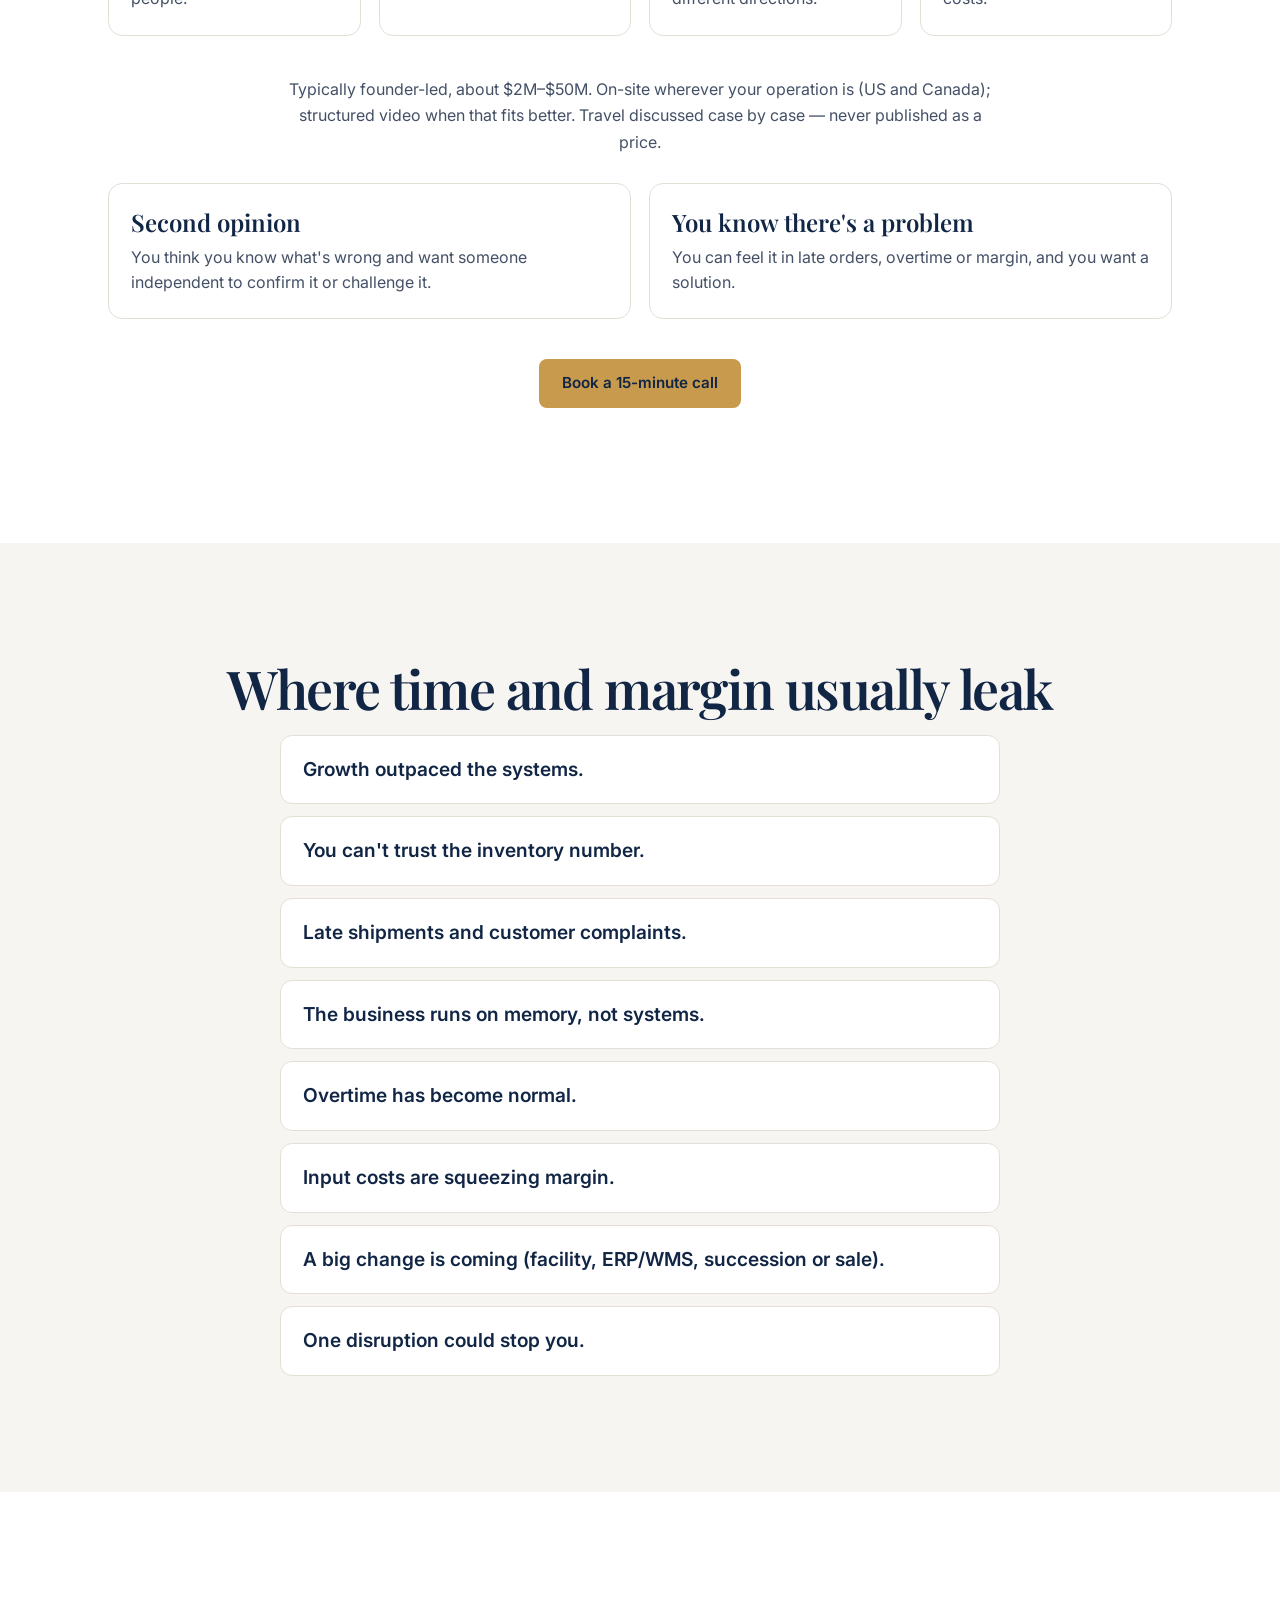
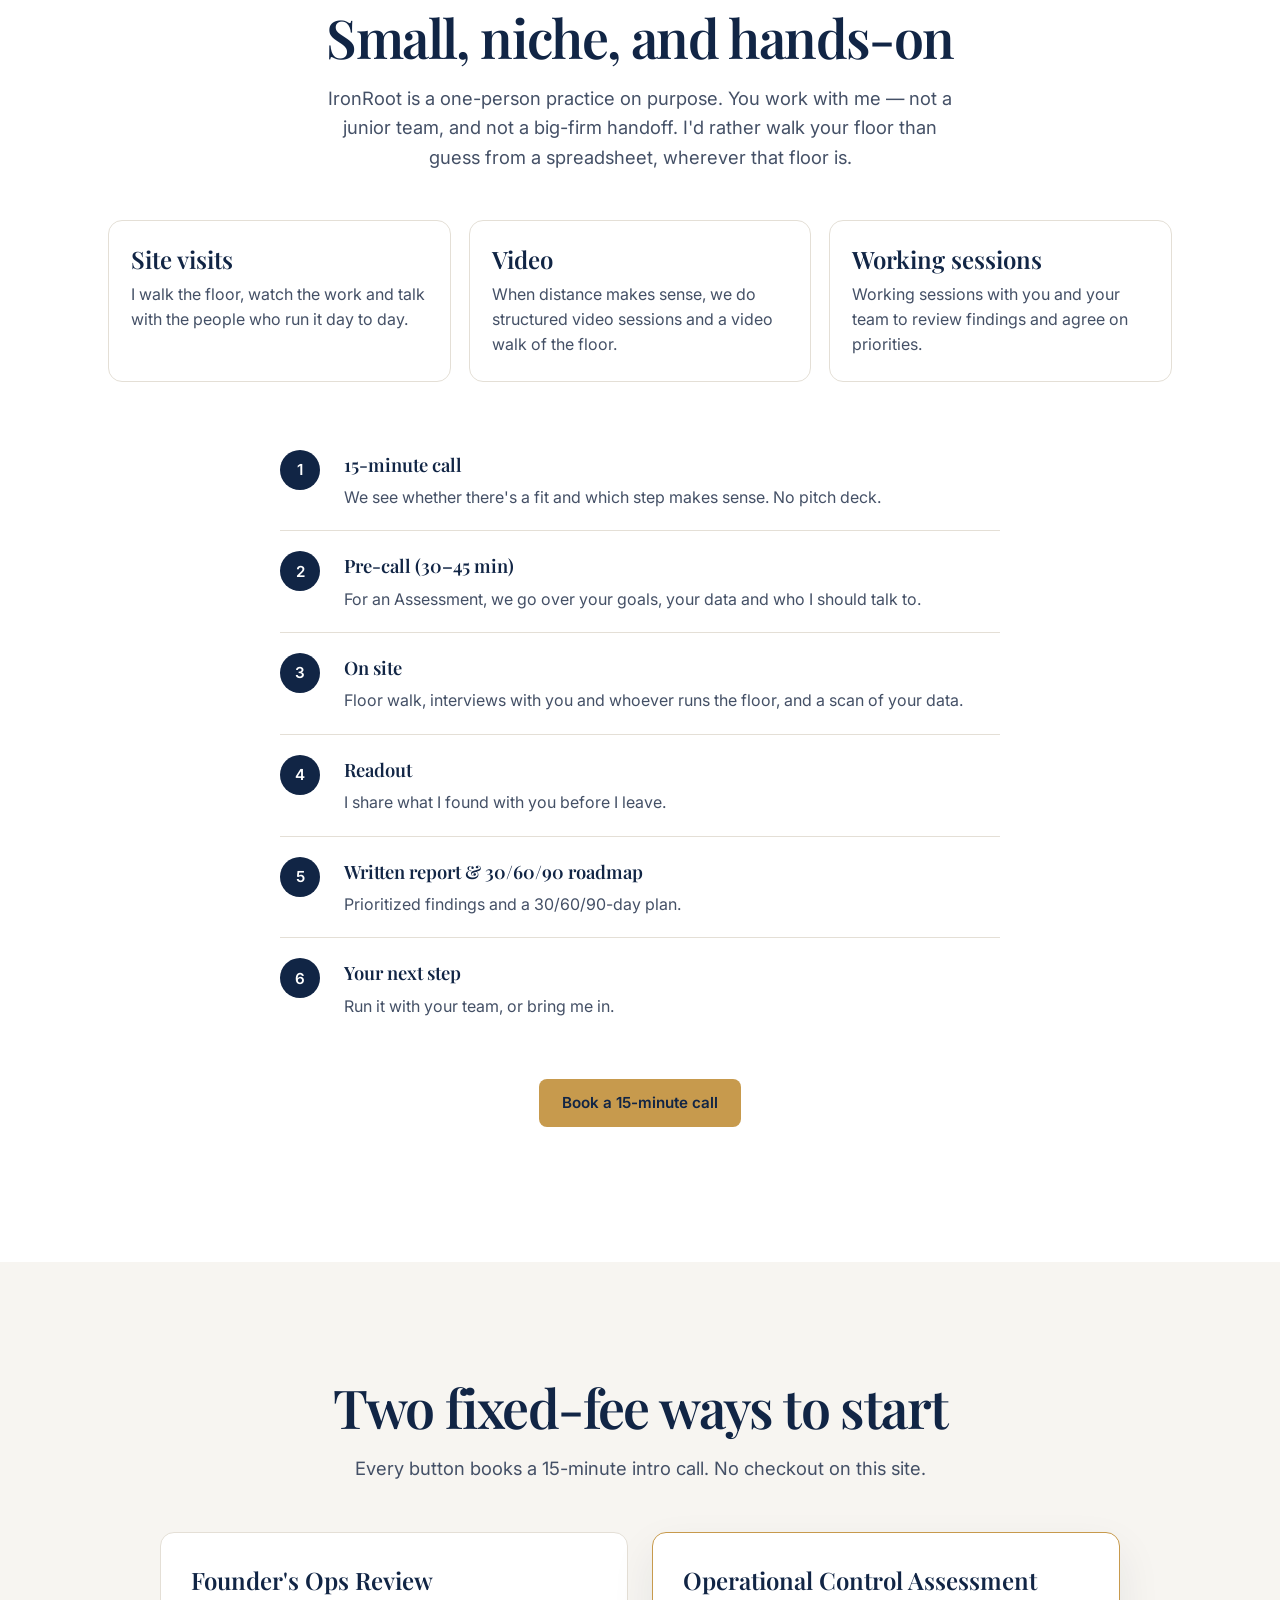
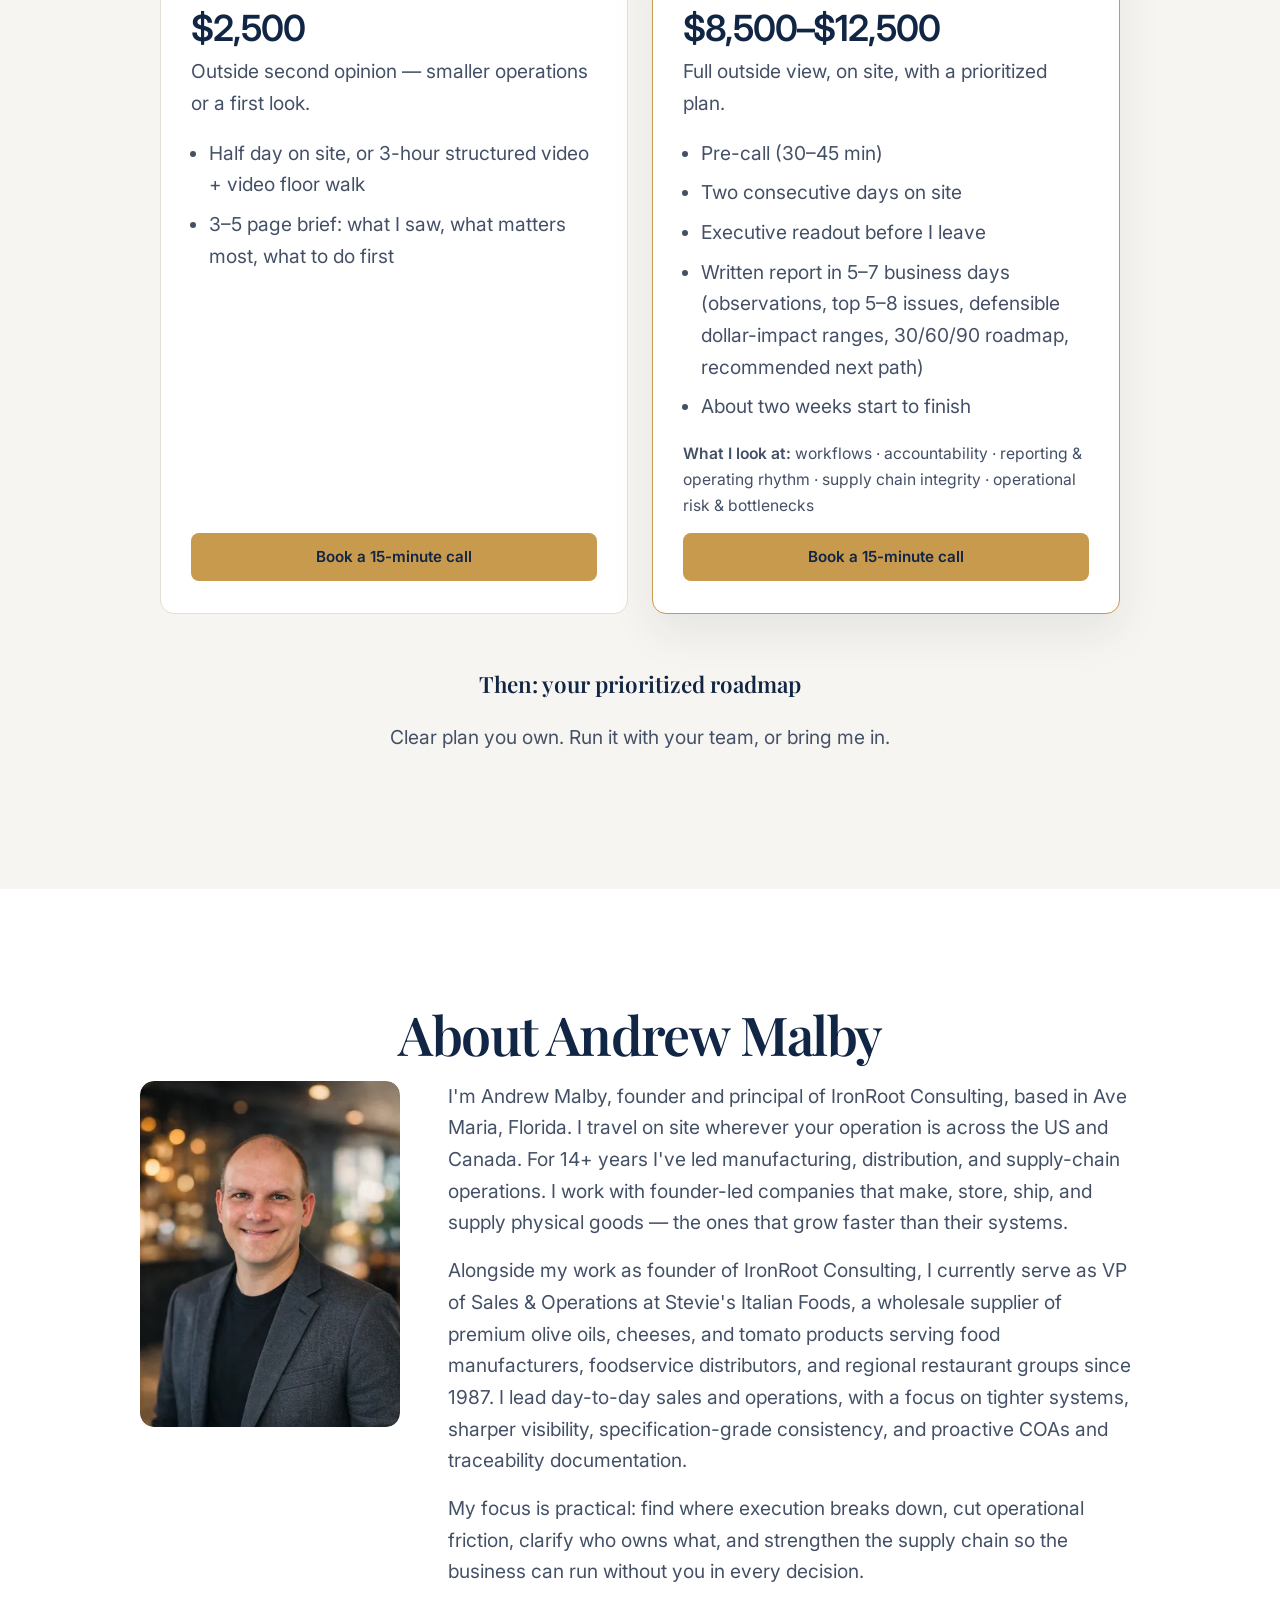
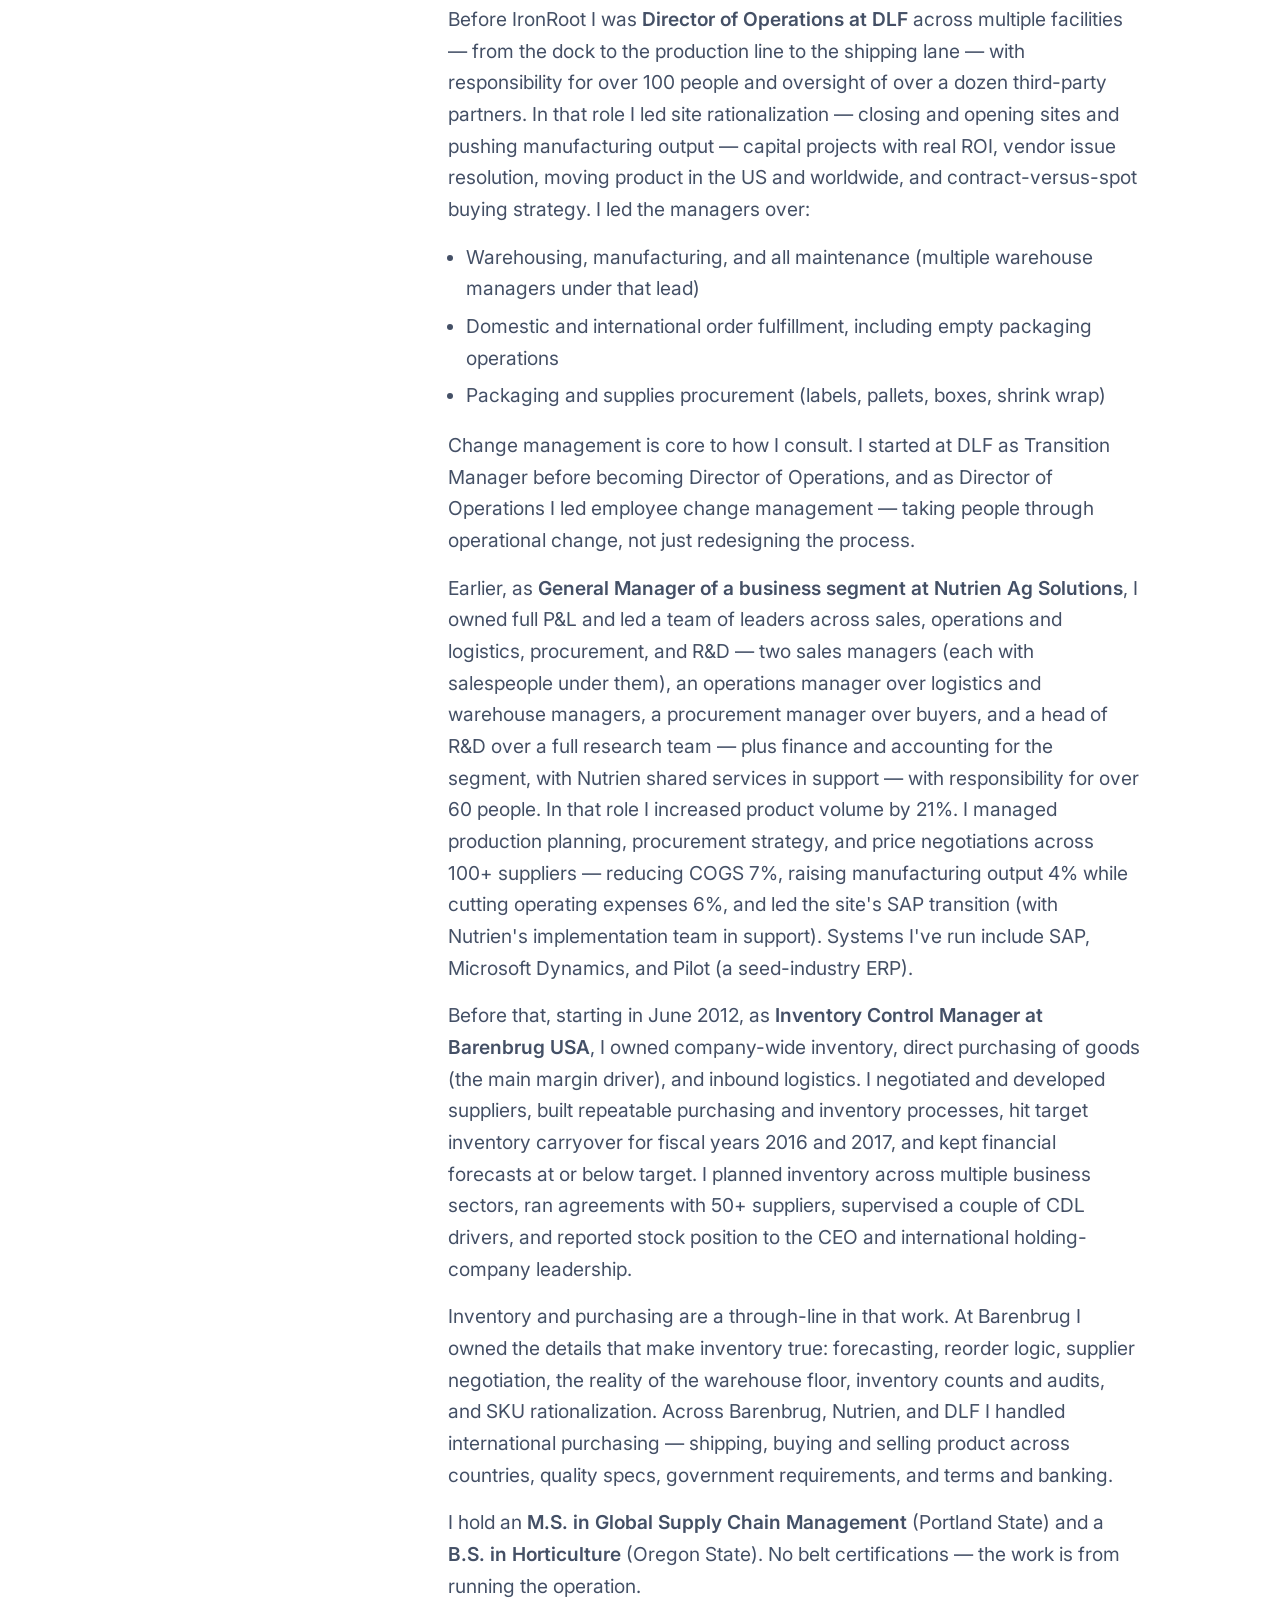
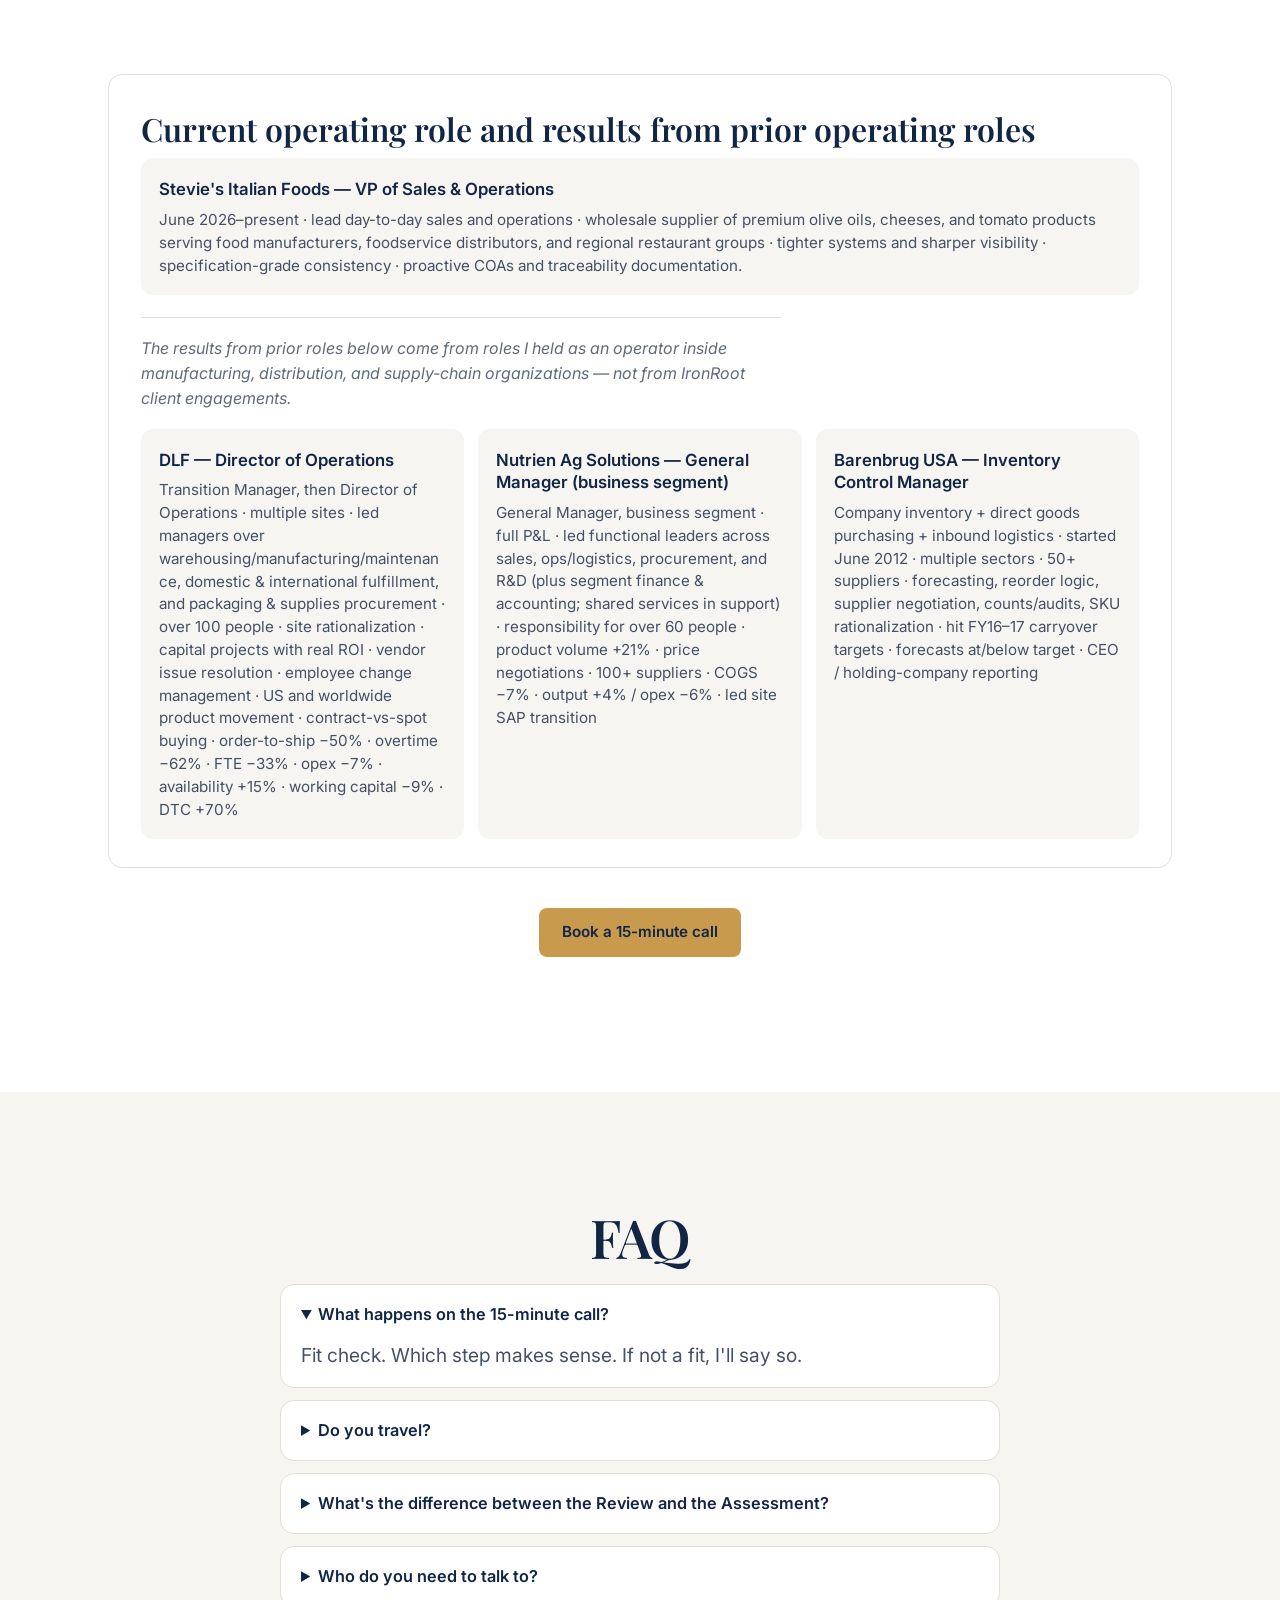
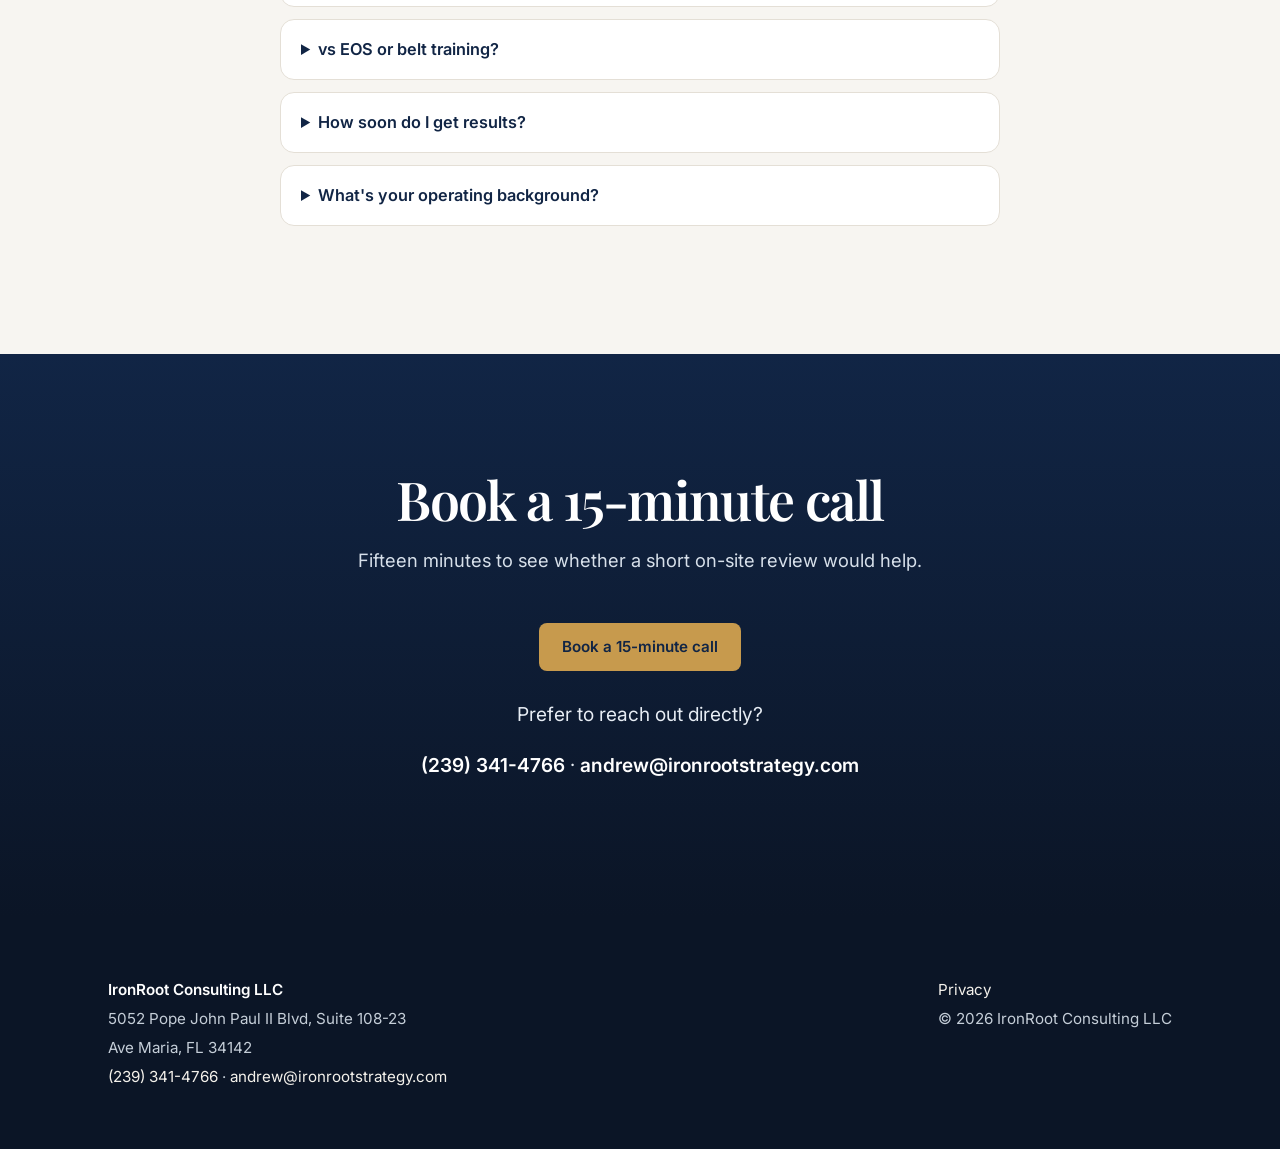
==== commit 911a53a4: "Add JSON-LD, share image, and github.io-only noindex Preview search extras only. Structured data use" ====
--- a/index.html
+++ b/index.html
@@ -3,12 +3,200 @@
 <head>
 <meta charset="utf-8">
 <meta name="viewport" content="width=device-width, initial-scale=1">
+<!-- Hostname-gated noindex: injected only on *.github.io. Do not replace with a static robots meta; that would noindex production if these files are published as-is. -->
+<script>
+(function () {
+  var host = (location.hostname || "").toLowerCase();
+  if (host !== "ironrootconsulting.github.io" && !/\.github\.io$/.test(host)) return;
+  if (!document.head) return;
+  var meta = document.createElement("meta");
+  meta.name = "robots";
+  meta.content = "noindex";
+  document.head.appendChild(meta);
+})();
+</script>
 <title>IronRoot Consulting – Operations Advisor for Founder-Led Companies</title>
 <meta name="description" content="Hands-on operations reviews for founder-led manufacturers, distributors, and warehouses — on site across the US and Canada. Book a 15-minute call with Andrew Malby.">
 <meta property="og:title" content="When growth outruns your systems, get an outside view.">
 <meta property="og:description" content="On-site operations reviews for founder-led manufacturers, distributors, and warehouses across the US and Canada. Book a 15-minute call.">
+<meta property="og:image" content="https://ironrootconsulting.github.io/ironrootstrategy-preview/assets/og-share.png">
+<meta property="og:image:type" content="image/png">
+<meta property="og:image:width" content="1200">
+<meta property="og:image:height" content="630">
+<meta property="og:image:alt" content="IronRoot Consulting. When growth outruns your systems, get an outside view of where time and margin are leaking.">
+<meta name="twitter:card" content="summary_large_image">
+<meta name="twitter:title" content="When growth outruns your systems, get an outside view.">
+<meta name="twitter:description" content="On-site operations reviews for founder-led manufacturers, distributors, and warehouses across the US and Canada. Book a 15-minute call.">
+<meta name="twitter:image" content="https://ironrootconsulting.github.io/ironrootstrategy-preview/assets/og-share.png">
+<meta name="twitter:image:alt" content="IronRoot Consulting. When growth outruns your systems, get an outside view of where time and margin are leaking.">
 <meta property="og:type" content="website">
 <link rel="canonical" href="https://ironrootstrategy.com/">
+<script type="application/ld+json">
+{
+  "@context": "https://schema.org",
+  "@graph": [
+    {
+      "@type": "ProfessionalService",
+      "@id": "https://ironrootstrategy.com/#business",
+      "name": "IronRoot Consulting",
+      "legalName": "IronRoot Consulting LLC",
+      "url": "https://ironrootstrategy.com/",
+      "description": "Hands-on operations reviews for founder-led manufacturers, distributors, and warehouses — on site across the US and Canada. Book a 15-minute call with Andrew Malby.",
+      "telephone": "(239) 341-4766",
+      "email": "andrew@ironrootstrategy.com",
+      "address": {
+        "@type": "PostalAddress",
+        "streetAddress": "5052 Pope John Paul II Blvd, Suite 108-23",
+        "addressLocality": "Ave Maria",
+        "addressRegion": "FL",
+        "postalCode": "34142",
+        "addressCountry": "US"
+      },
+      "areaServed": "US and Canada",
+      "founder": {
+        "@id": "https://ironrootstrategy.com/#andrew-malby"
+      },
+      "makesOffer": [
+        {
+          "@id": "https://ironrootstrategy.com/#founders-ops-review"
+        },
+        {
+          "@id": "https://ironrootstrategy.com/#operational-control-assessment"
+        }
+      ],
+      "potentialAction": {
+        "@type": "ReserveAction",
+        "name": "Book a 15-minute call",
+        "target": "https://calendar.app.google/rnamZXdXAbJXoZ3T8"
+      }
+    },
+    {
+      "@type": "Person",
+      "@id": "https://ironrootstrategy.com/#andrew-malby",
+      "name": "Andrew Malby",
+      "jobTitle": "founder and principal",
+      "description": "Andrew Malby, founder and principal of IronRoot Consulting",
+      "url": "https://ironrootstrategy.com/#about",
+      "email": "andrew@ironrootstrategy.com",
+      "telephone": "(239) 341-4766",
+      "worksFor": {
+        "@id": "https://ironrootstrategy.com/#business"
+      }
+    },
+    {
+      "@type": "Offer",
+      "@id": "https://ironrootstrategy.com/#founders-ops-review",
+      "name": "Founder's Ops Review",
+      "description": "Outside second opinion — smaller operations or a first look.",
+      "url": "https://ironrootstrategy.com/#offer",
+      "priceCurrency": "USD",
+      "seller": {
+        "@id": "https://ironrootstrategy.com/#business"
+      },
+      "itemOffered": {
+        "@type": "Service",
+        "name": "Founder's Ops Review",
+        "description": "Outside second opinion — smaller operations or a first look.",
+        "provider": {
+          "@id": "https://ironrootstrategy.com/#business"
+        }
+      },
+      "price": "2500"
+    },
+    {
+      "@type": "Offer",
+      "@id": "https://ironrootstrategy.com/#operational-control-assessment",
+      "name": "Operational Control Assessment",
+      "description": "Full outside view, on site, with a prioritized plan.",
+      "url": "https://ironrootstrategy.com/#offer",
+      "priceCurrency": "USD",
+      "seller": {
+        "@id": "https://ironrootstrategy.com/#business"
+      },
+      "itemOffered": {
+        "@type": "Service",
+        "name": "Operational Control Assessment",
+        "description": "Full outside view, on site, with a prioritized plan.",
+        "provider": {
+          "@id": "https://ironrootstrategy.com/#business"
+        }
+      },
+      "priceSpecification": {
+        "@type": "PriceSpecification",
+        "minPrice": "8500",
+        "maxPrice": "12500",
+        "priceCurrency": "USD"
+      }
+    },
+    {
+      "@type": "FAQPage",
+      "@id": "https://ironrootstrategy.com/#faq",
+      "url": "https://ironrootstrategy.com/#faq",
+      "about": {
+        "@id": "https://ironrootstrategy.com/#business"
+      },
+      "mainEntity": [
+        {
+          "@type": "Question",
+          "name": "What happens on the 15-minute call?",
+          "acceptedAnswer": {
+            "@type": "Answer",
+            "text": "Fit check. Which step makes sense. If not a fit, I'll say so."
+          }
+        },
+        {
+          "@type": "Question",
+          "name": "Do you travel?",
+          "acceptedAnswer": {
+            "@type": "Answer",
+            "text": "Yes. Based in Ave Maria, FL; on-site anywhere in the US and Canada. Travel is discussed up front for each engagement — never published as a price or fixed terms. Founder's Ops Review can be structured video + video floor walk when that fits better."
+          }
+        },
+        {
+          "@type": "Question",
+          "name": "What's the difference between the Review and the Assessment?",
+          "acceptedAnswer": {
+            "@type": "Answer",
+            "text": "The Review is a half-day second opinion and a short brief. The Assessment is two days on site, with a readout and a written 30/60/90 roadmap."
+          }
+        },
+        {
+          "@type": "Question",
+          "name": "Who do you need to talk to?",
+          "acceptedAnswer": {
+            "@type": "Answer",
+            "text": "You, plus whoever runs the floor. The Assessment may include your ops, warehouse, or plant lead."
+          }
+        },
+        {
+          "@type": "Question",
+          "name": "vs EOS or belt training?",
+          "acceptedAnswer": {
+            "@type": "Answer",
+            "text": "I diagnose the physical operation — flow, inventory, fulfillment, founder dependency — not a leadership OS or belt training."
+          }
+        },
+        {
+          "@type": "Question",
+          "name": "How soon do I get results?",
+          "acceptedAnswer": {
+            "@type": "Answer",
+            "text": "For the Assessment: readout before I leave; written report in 5–7 business days (about two weeks start to finish)."
+          }
+        },
+        {
+          "@type": "Question",
+          "name": "What's your operating background?",
+          "acceptedAnswer": {
+            "@type": "Answer",
+            "text": "I currently serve as VP of Sales & Operations at Stevie's Italian Foods, leading day-to-day sales and operations alongside IronRoot Consulting. 14+ years in manufacturing and supply chain. Multi-site Director of Operations at DLF (started as Transition Manager); General Manager of a business segment at Nutrien Ag Solutions (led the site's SAP transition; increased product volume by 21%); Inventory Control Manager at Barenbrug USA starting June 2012 (inventory, direct purchasing, inbound logistics). Systems: SAP, Microsoft Dynamics, Pilot. Detail in About."
+          }
+        }
+      ]
+    }
+  ]
+}
+</script>
 <link rel="icon" href="favicon.svg" type="image/svg+xml">
 <link rel="preconnect" href="https://fonts.googleapis.com">
 <link rel="preconnect" href="https://fonts.gstatic.com" crossorigin>
--- a/styles.css
+++ b/styles.css
@@ -63,13 +63,14 @@
 .hero-portrait{margin:0;width:min(100%,240px);max-width:100%;min-width:0;justify-self:end;border-radius:18px;padding:3px;background:rgba(199,154,77,.7);box-shadow:0 18px 40px rgba(0,0,0,.28);overflow:hidden}
 .hero-portrait picture{display:block;max-width:100%}
 .hero-portrait img{width:100%;max-width:100%;height:auto;aspect-ratio:3/4;object-fit:cover;object-position:center 20%;display:block;border-radius:15px}
-.hero h1{font-size:clamp(2.5rem,12vw,4.35rem);line-height:1.04;margin:0 0 22px;max-width:min(14em,100%);color:#fff;font-weight:600;overflow-wrap:break-word}
+.hero h1{font-size:clamp(1.65rem,1.05rem + 1.6vw,2.4rem);line-height:1.22;margin:0 0 22px;max-width:min(18em,100%);color:#fff;font-weight:600;overflow-wrap:break-word}
 .hero .sub{font-size:clamp(1.02rem,2.2vw,1.2rem);line-height:1.6;color:#d7e0ea;max-width:680px;margin:0 0 28px;font-family:Inter,sans-serif;font-weight:400}
 .hero .actions{display:flex;gap:14px;flex-wrap:wrap;margin:0 0 36px}
 .hero .btn.ghost{border-color:rgba(255,255,255,.42);color:#fff}
 .hero .btn.ghost:hover{border-color:var(--gold);color:#fff;background:rgba(199,154,77,.14)}
-.trust{list-style:none;display:flex;flex-wrap:wrap;gap:8px;margin:0;padding:20px 0 0;border-top:1px solid rgba(255,255,255,.18);max-width:860px}
-.trust li{margin:0;color:#eef3f8;font-size:.92rem;line-height:1.45;background:rgba(255,255,255,.07);border:1px solid rgba(255,255,255,.16);border-radius:12px;padding:7px 12px}
+.trust{list-style:none;display:flex;flex-direction:column;gap:0;margin:0;padding:18px 0 0;border-top:1px solid rgba(255,255,255,.18);max-width:36rem}
+.trust li{margin:0;color:#eef3f8;font-size:1rem;line-height:1.45;background:none;border:0;border-radius:0;border-bottom:1px solid rgba(255,255,255,.16);border-left:2px solid var(--gold);padding:11px 0 11px 14px}
+.trust li:last-child{border-bottom:0}
 .hero-note{max-width:720px;margin-top:22px}
 
 section{padding:72px 0}
@@ -218,8 +219,8 @@
     padding-top:10px;
     padding-bottom:10px;
   }
-  .brand{grid-column:1;grid-row:1;white-space:nowrap;font-size:1rem;gap:8px;min-width:0}
-  .brand img{height:32px}
+  .brand{grid-column:1;grid-row:1;white-space:nowrap;font-size:clamp(1.2rem,4.4vw,1.5rem);gap:0;min-width:0;letter-spacing:-.03em}
+  .brand img{display:none}
   nav{display:contents}
   .nav-more{grid-column:2;grid-row:1;margin:0;justify-self:end}
   a.btn.nav[href="https://calendar.app.google/rnamZXdXAbJXoZ3T8"]{display:none}
@@ -242,8 +243,6 @@
   main section[id],#proof{scroll-margin-top:84px}
 }
 @media(max-width:390px){
-  .brand{font-size:.86rem;gap:6px}
-  .brand img{height:28px}
   .wrap{padding-left:16px;padding-right:16px}
 }
 @media(prefers-reduced-motion:reduce){
